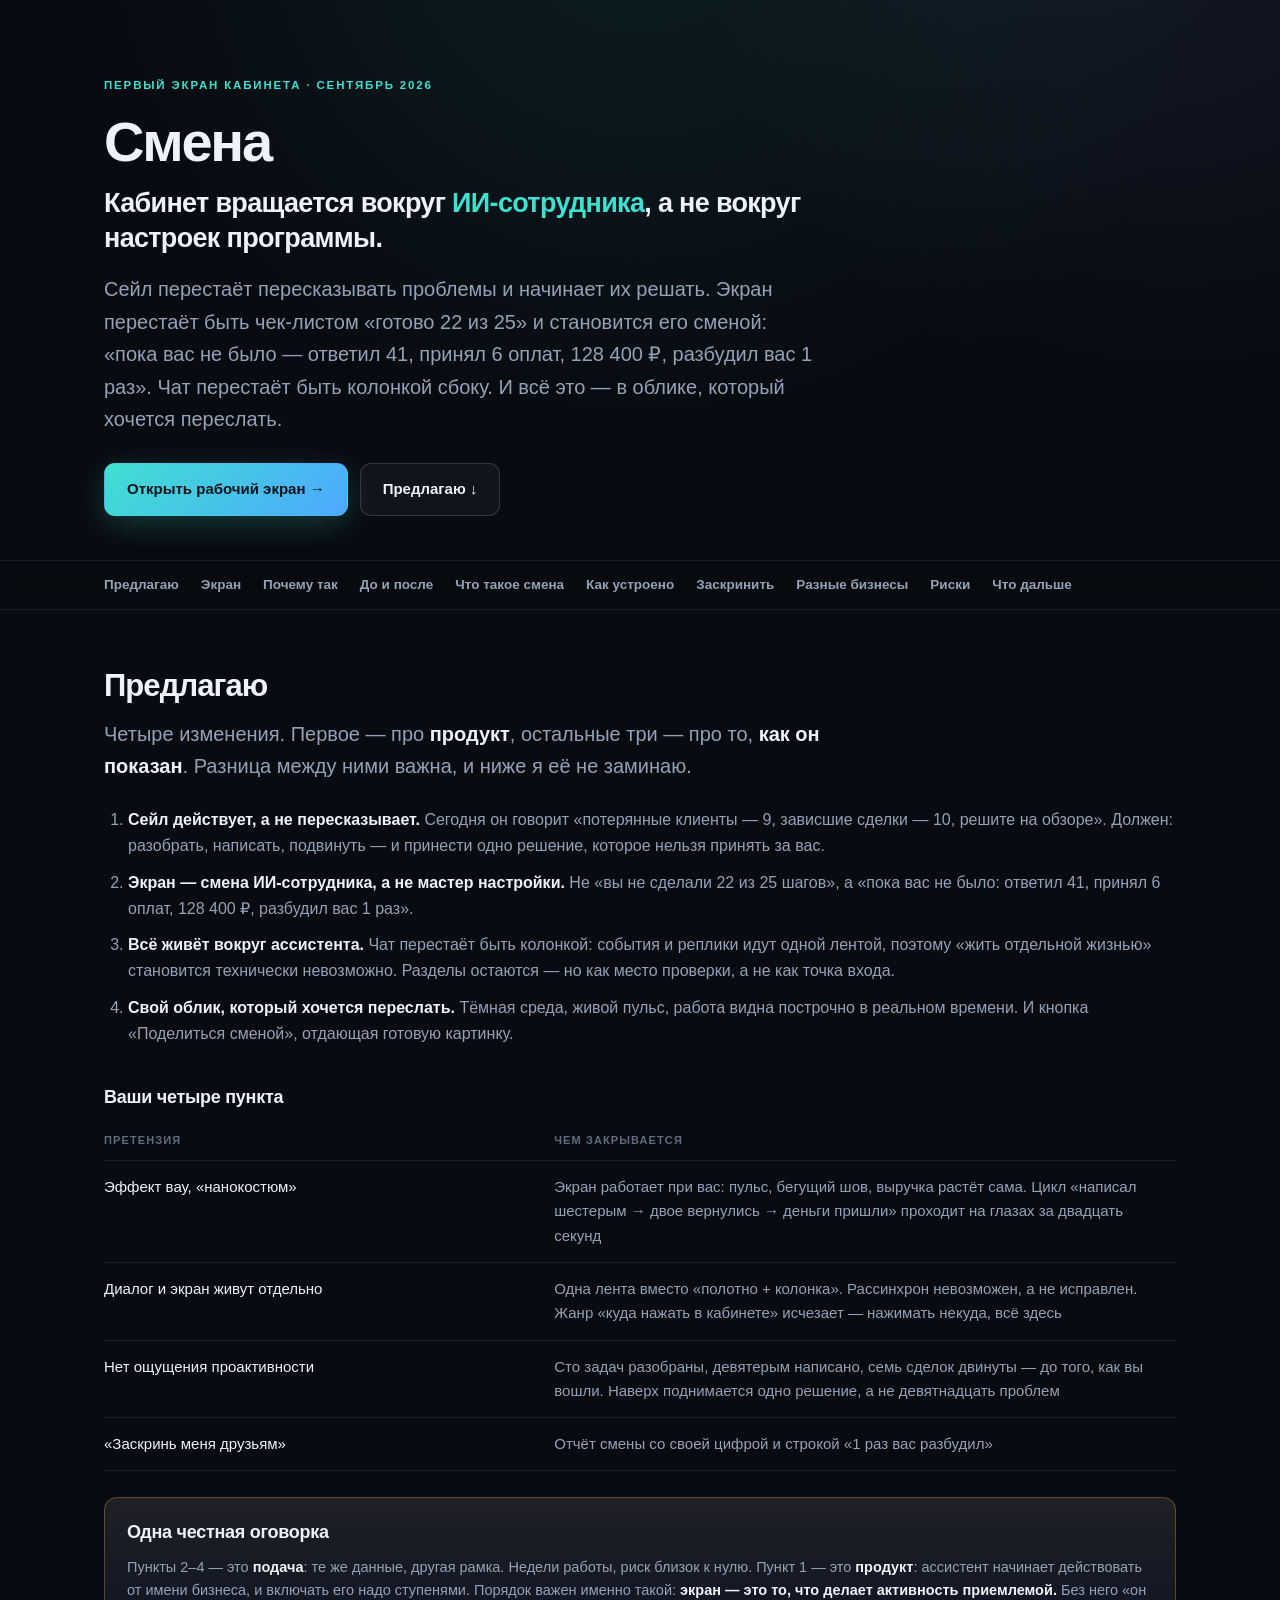
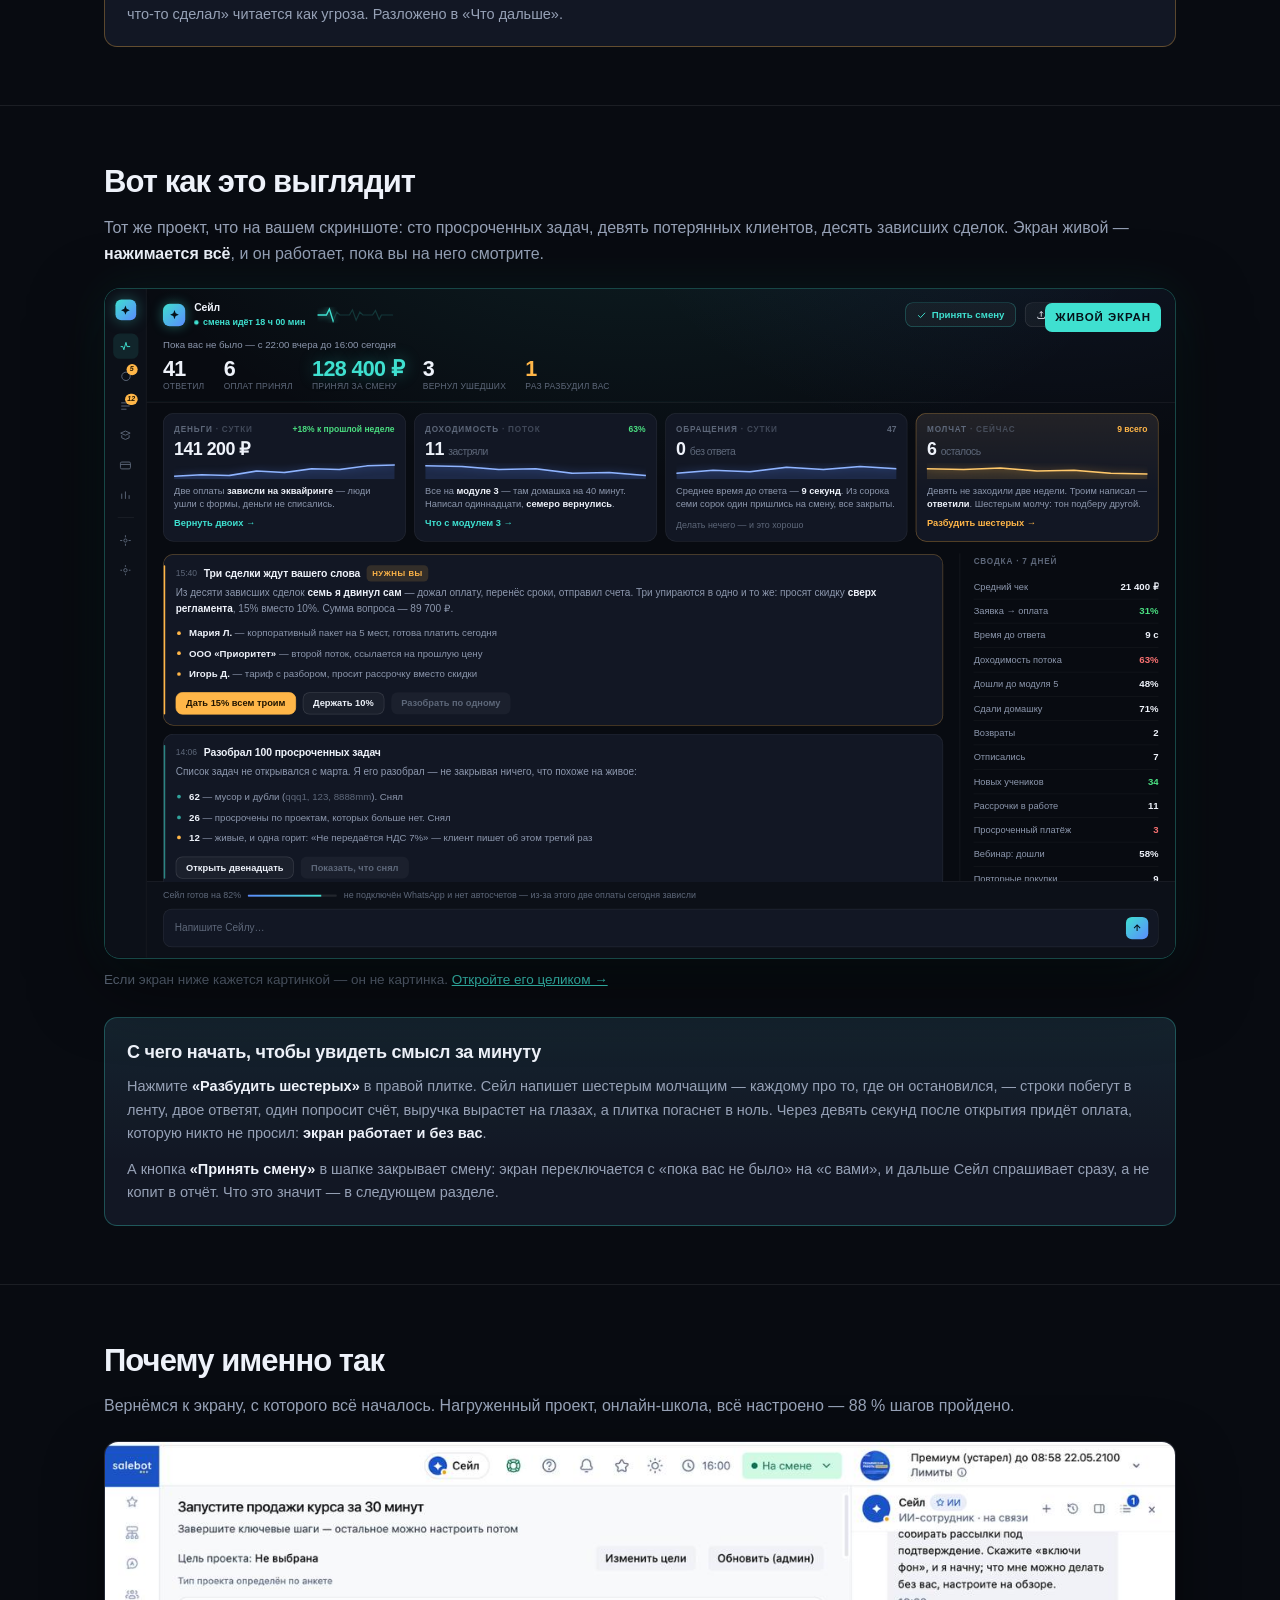
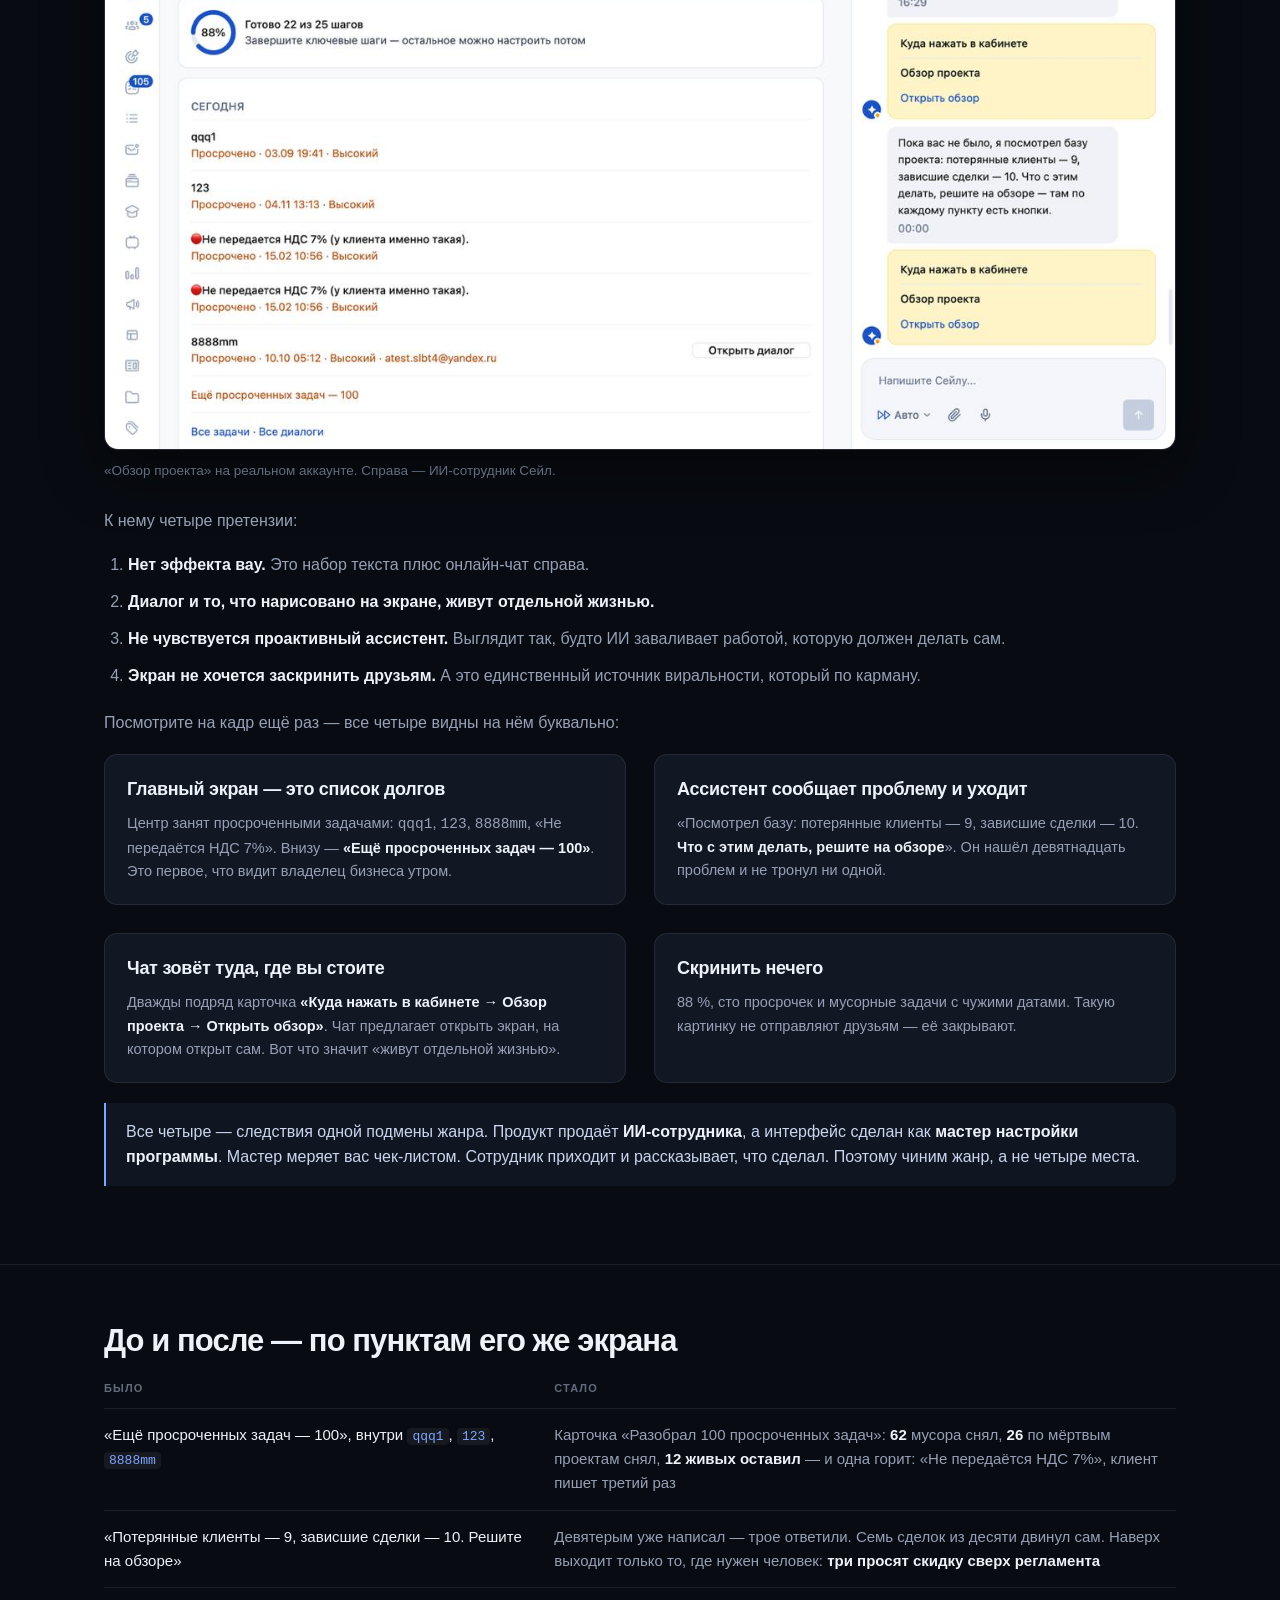
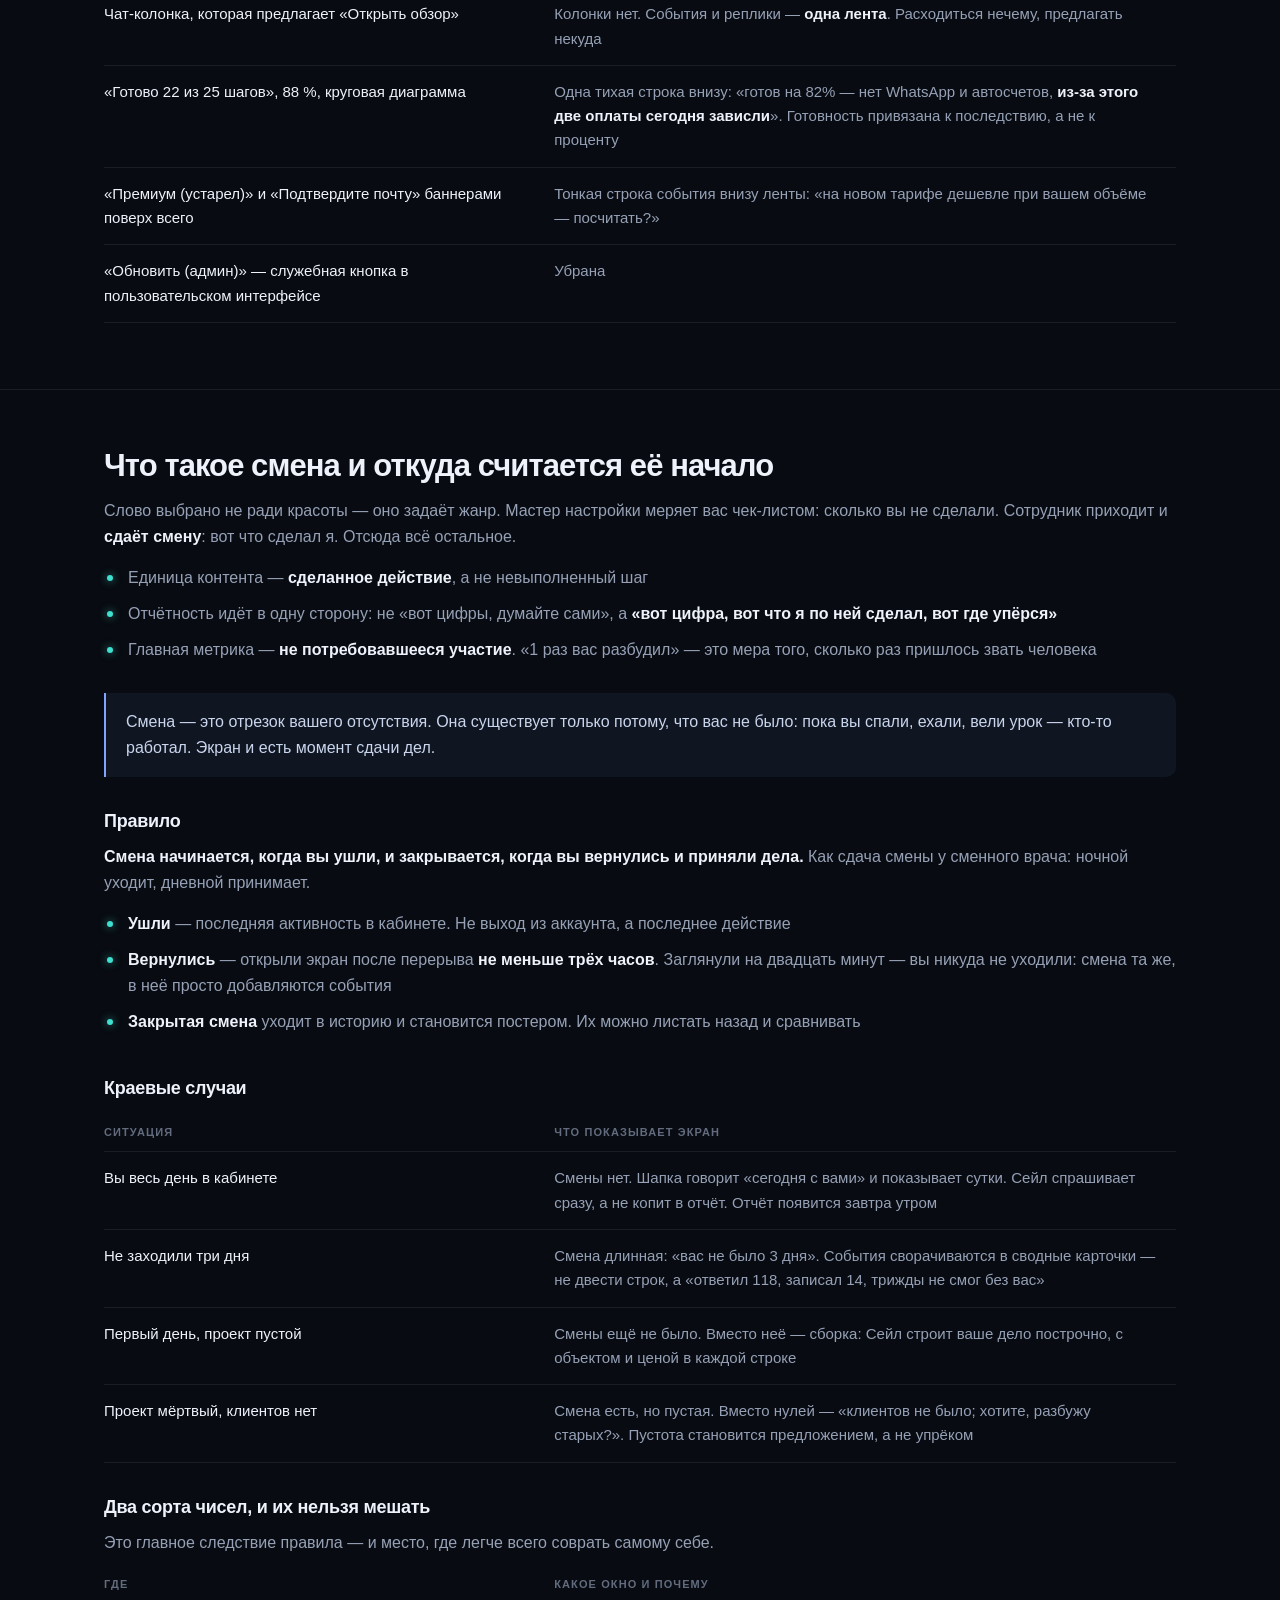
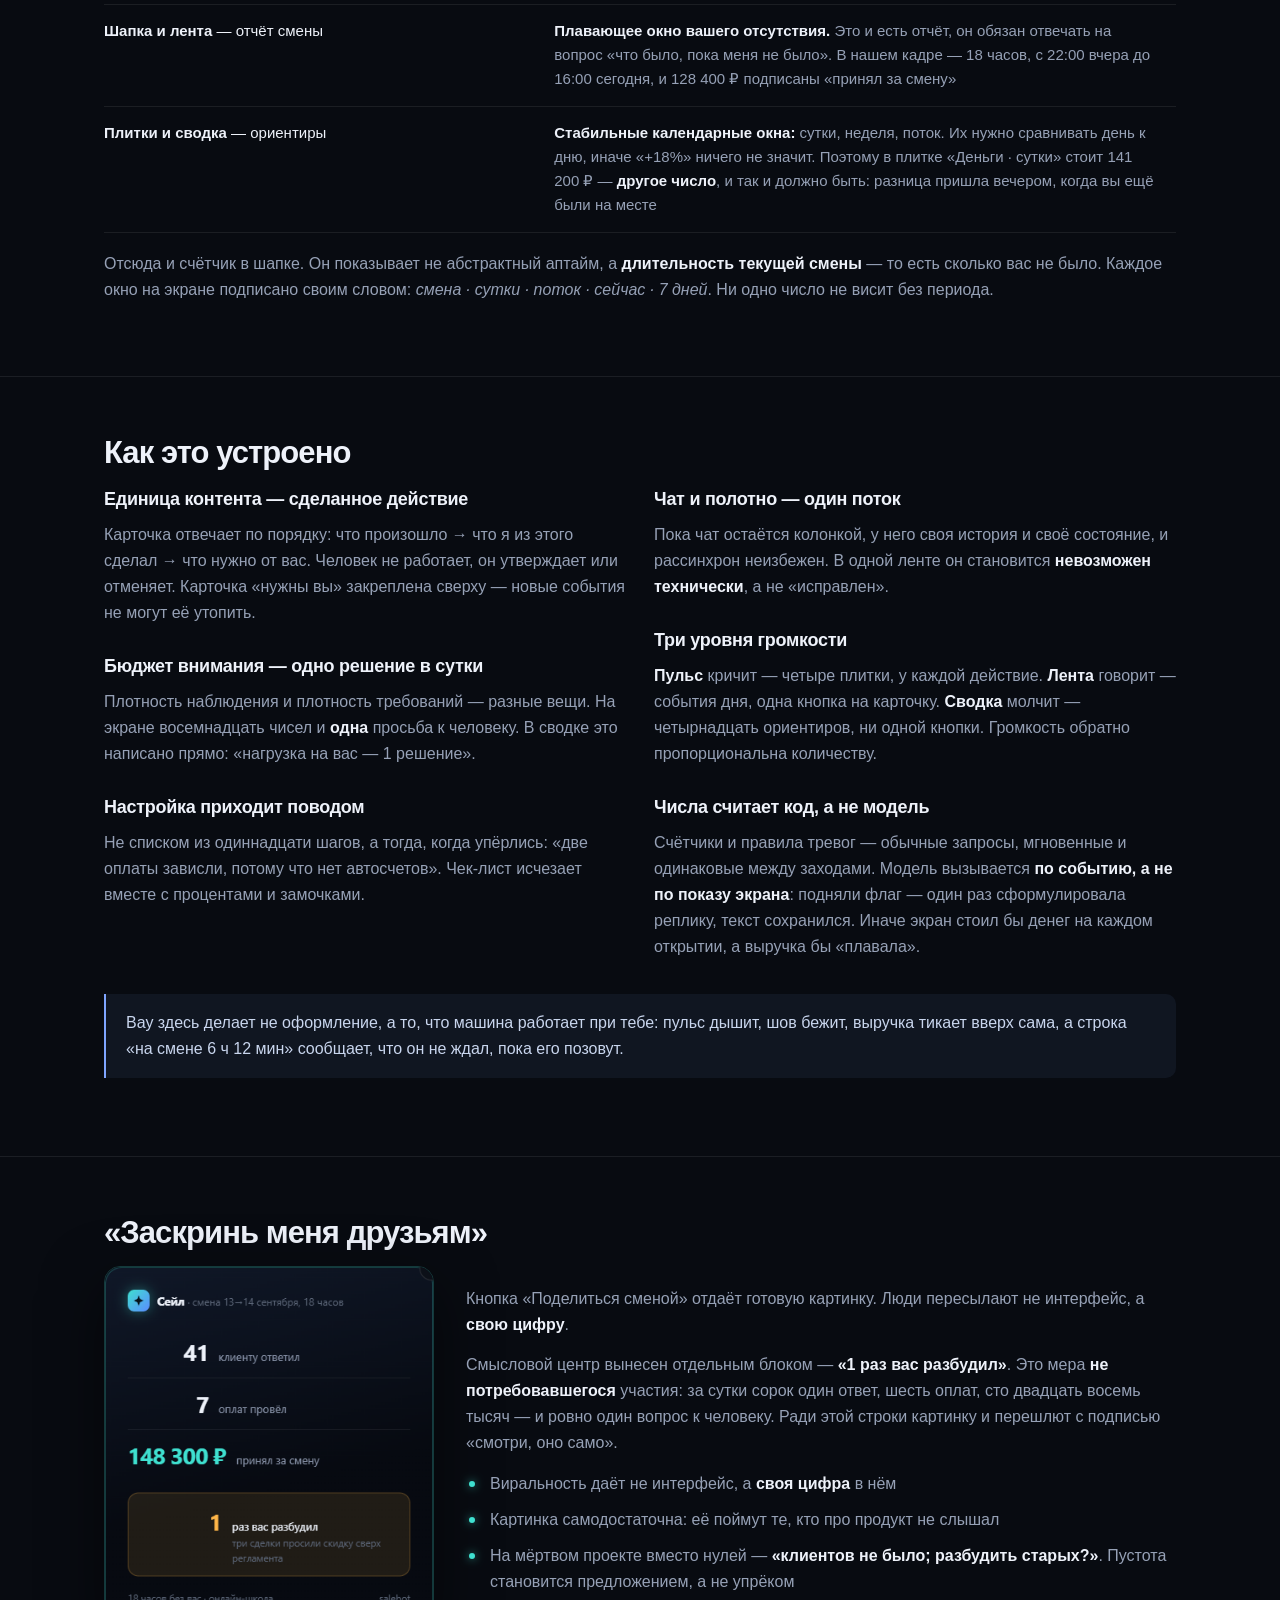
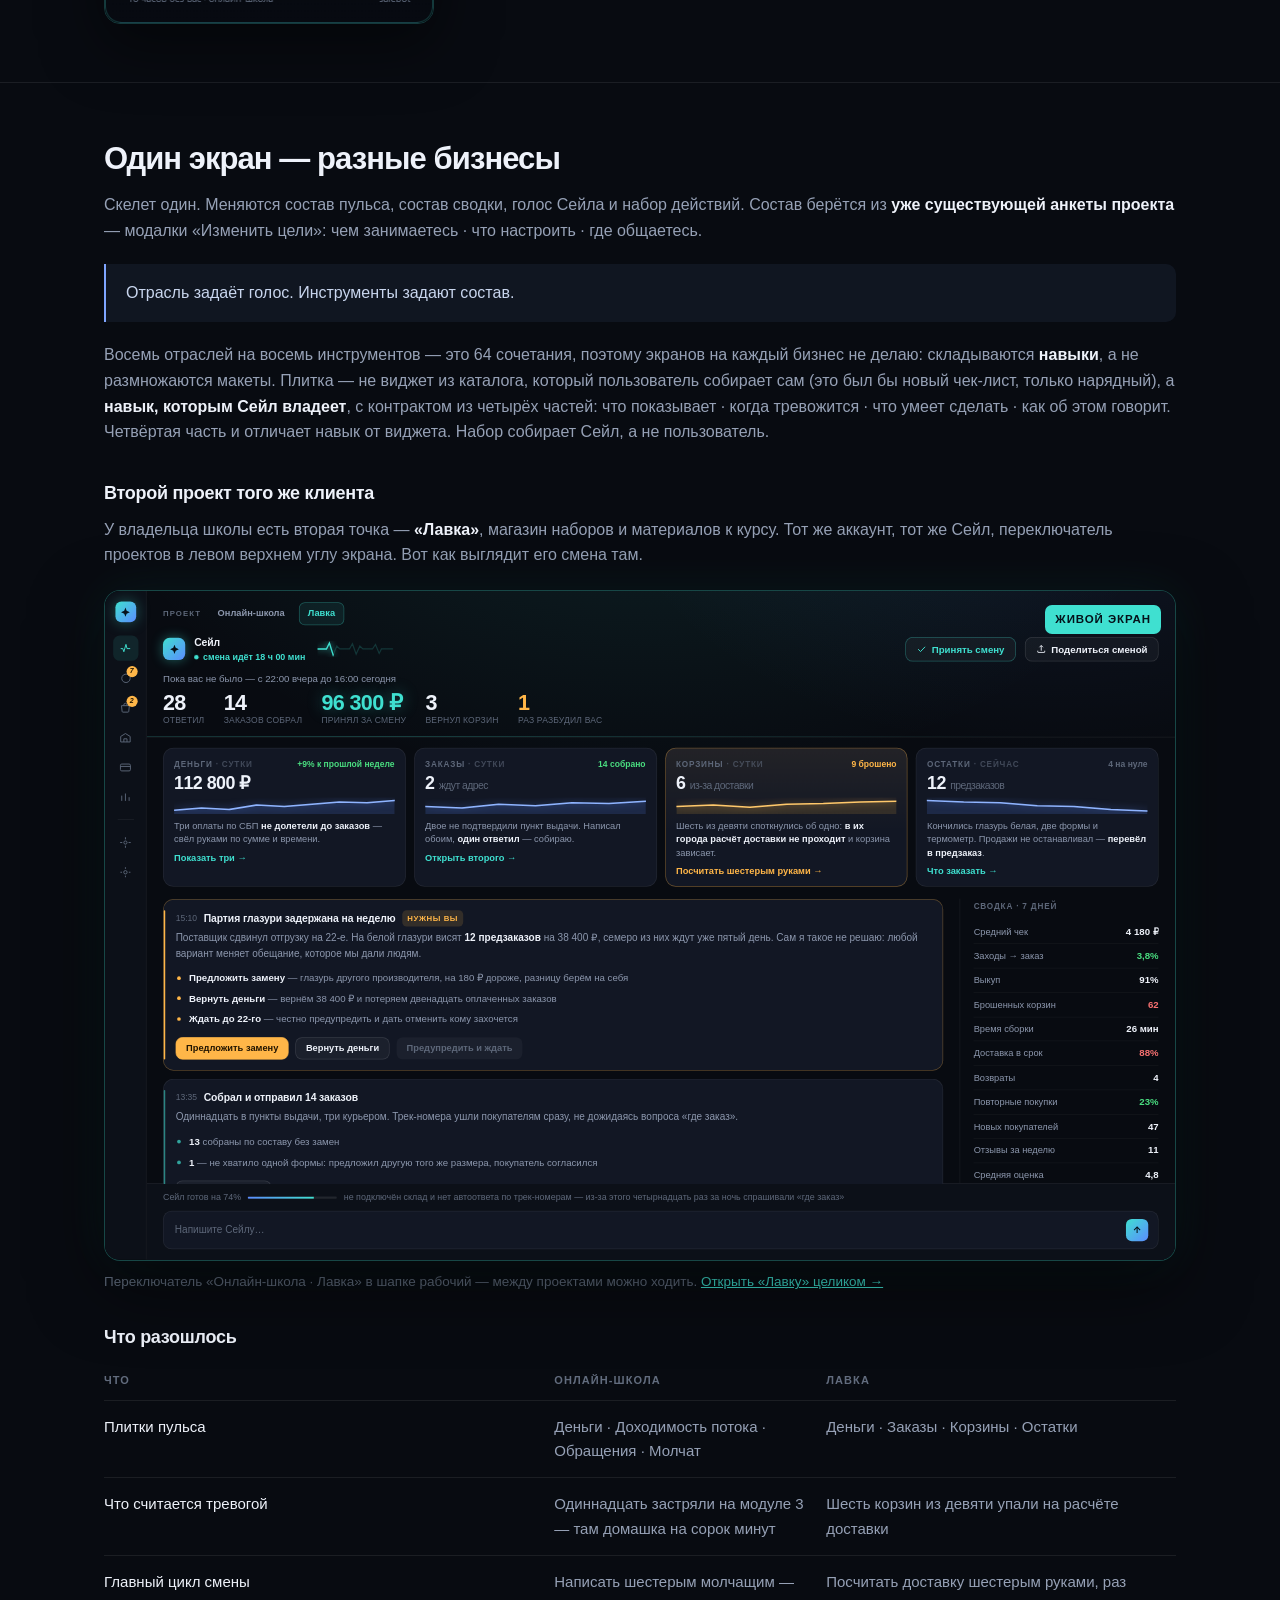
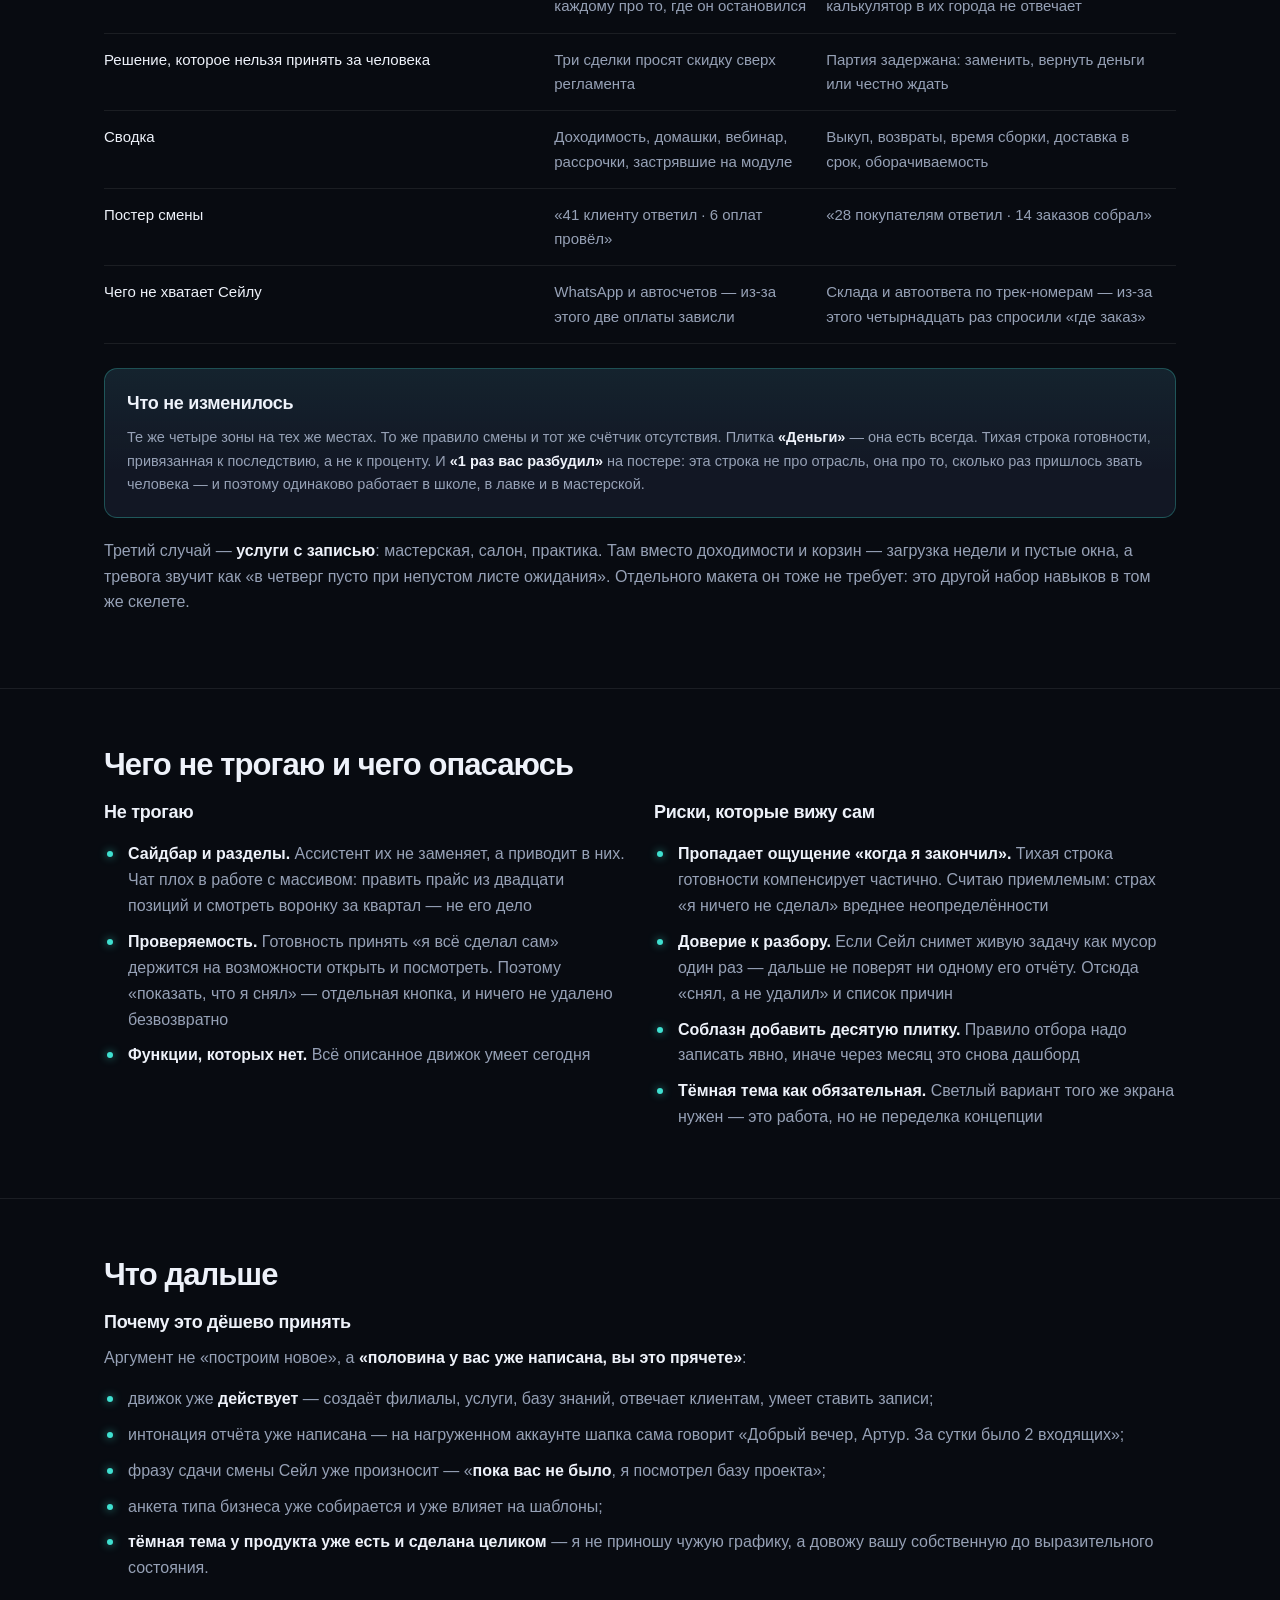
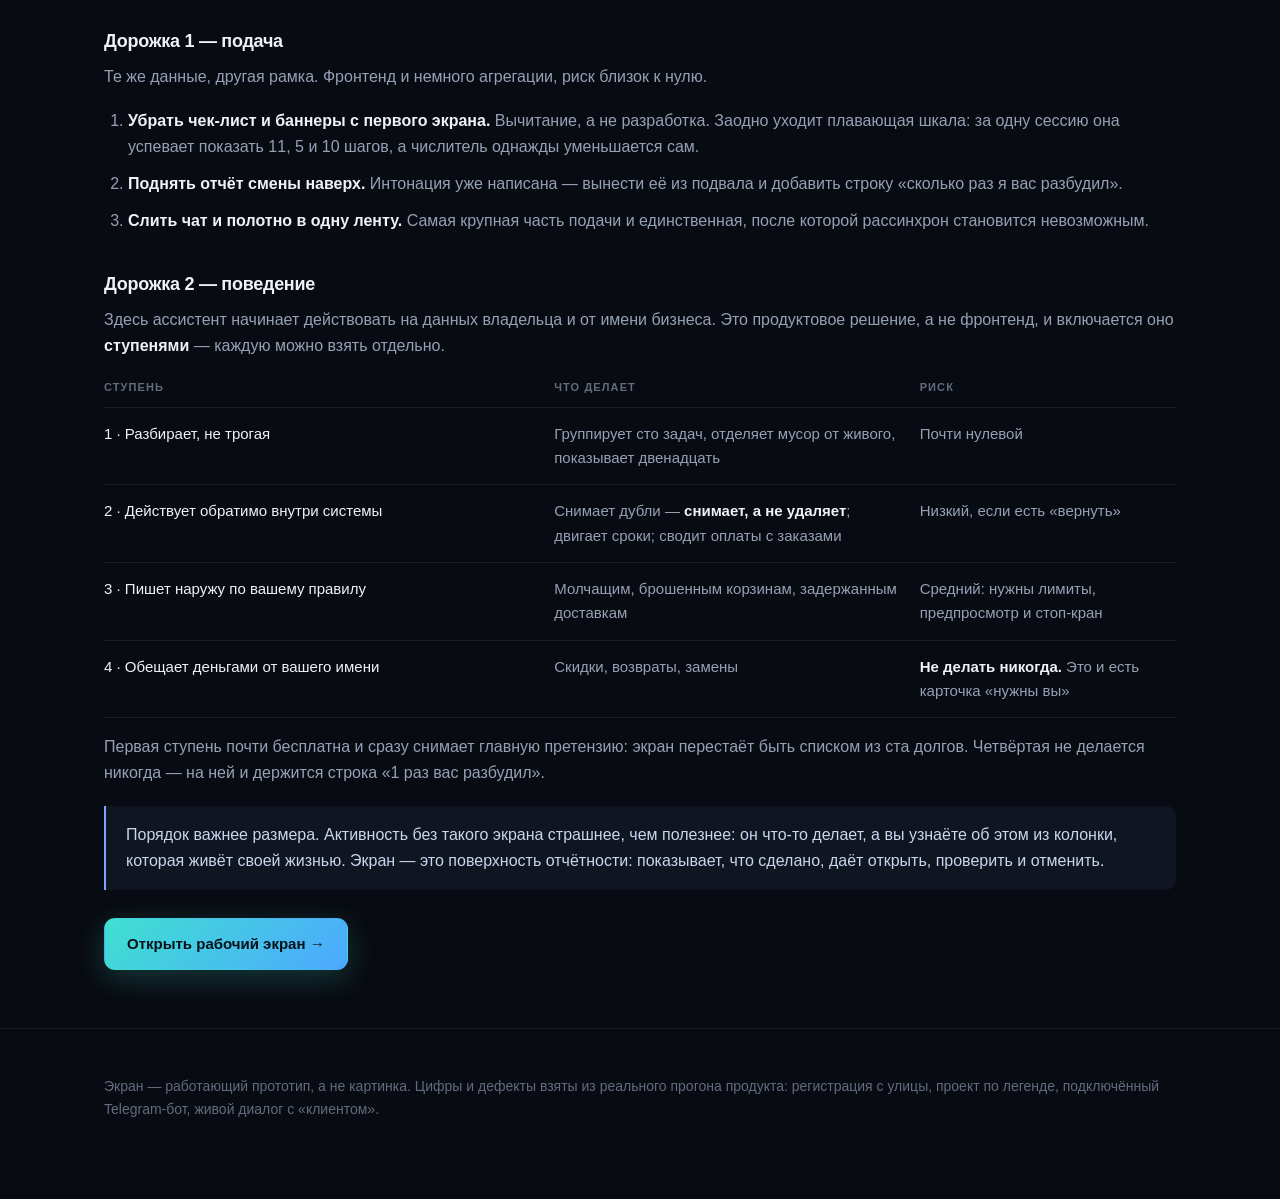
==== index.html @ 1a45070c "«Предлагаю» вместо «Что предлагаем» Заодно выровнен голос: документ был в основном от первого лица е" ====
<!doctype html>
<html lang="ru">
<head>
<meta charset="utf-8">
<meta name="viewport" content="width=device-width, initial-scale=1">
<meta name="robots" content="noindex, nofollow">
<title>Смена — кабинет вокруг ИИ-сотрудника</title>
<link rel="icon" href="data:image/svg+xml,%3Csvg xmlns='http://www.w3.org/2000/svg' viewBox='0 0 32 32'%3E%3Crect width='32' height='32' rx='8' fill='%23101828'/%3E%3Cpath d='M16 6.5l2.3 7.2 7.2 2.3-7.2 2.3-2.3 7.2-2.3-7.2L6.5 16l7.2-2.3z' fill='%233FE0D0'/%3E%3C/svg%3E">
<style>
  :root{
    --bg:#080B11; --bg2:#0C1018; --surf:#121724;
    --line:rgba(255,255,255,.08); --line2:rgba(255,255,255,.14);
    --ink:#EEF2FA; --mut:#96A1B6; --faint:#626C7E;
    --acc:#3FE0D0; --acc2:#7FA5FF; --warn:#FFB648; --ok:#4ADE80;
  }
  *{box-sizing:border-box}
  body{margin:0;background:var(--bg);color:var(--ink);
    font:16px/1.62 -apple-system,"Segoe UI",Roboto,Arial,sans-serif;
    -webkit-font-smoothing:antialiased;font-variant-numeric:tabular-nums}
  body::before{content:"";position:fixed;inset:-10% -10% auto -10%;height:800px;
    background:radial-gradient(55% 100% at 50% 0%,rgba(63,224,208,.09),transparent 70%),
               radial-gradient(45% 90% at 85% 0%,rgba(127,165,255,.09),transparent 70%);
    pointer-events:none;z-index:0}
  .wrap{position:relative;z-index:1;max-width:1120px;margin:0 auto;padding:0 24px}
  h1{font-size:clamp(38px,6vw,56px);line-height:1.03;letter-spacing:-.04em;margin:0 0 16px;font-weight:740}
  h2{font-size:clamp(25px,3.4vw,31px);line-height:1.18;letter-spacing:-.03em;margin:0 0 14px;font-weight:700}
  h3{font-size:18px;letter-spacing:-.015em;margin:0 0 8px;font-weight:660}
  p{margin:0 0 15px;color:var(--mut);text-wrap:pretty}
  strong{color:var(--ink);font-weight:640}
  a{color:var(--acc)}
  .lead{font-size:clamp(17px,2.2vw,20px);color:var(--mut);max-width:720px}
  .claim{font-size:clamp(20px,2.9vw,27px);line-height:1.28;letter-spacing:-.025em;
    color:var(--ink);font-weight:660;max-width:800px;margin:0 0 18px}
  .claim em{font-style:normal;color:var(--acc)}
  .kicker{font-size:11.5px;font-weight:800;letter-spacing:.16em;text-transform:uppercase;color:var(--acc);margin-bottom:18px}

  header.top{padding:76px 0 44px}
  .btnrow{display:flex;gap:12px;flex-wrap:wrap;margin-top:28px}
  .btn{display:inline-flex;align-items:center;gap:8px;text-decoration:none;font-size:15px;font-weight:650;
    padding:13px 22px;border-radius:11px;border:1px solid var(--line2);color:var(--ink);background:rgba(255,255,255,.04)}
  .btn:hover{border-color:var(--acc);color:var(--acc)}
  .btn.pri{background:linear-gradient(135deg,var(--acc),#4DA8FF);border-color:transparent;color:#05121A;
    box-shadow:0 8px 30px rgba(63,224,208,.22)}
  .btn.pri:hover{color:#05121A;filter:brightness(1.06)}

  nav.toc{position:sticky;top:0;z-index:9;background:rgba(8,11,17,.82);backdrop-filter:blur(10px);
    border-top:1px solid var(--line);border-bottom:1px solid var(--line)}
  nav.toc .wrap{display:flex;gap:22px;flex-wrap:wrap;padding-top:13px;padding-bottom:13px}
  nav.toc a{font-size:13.5px;text-decoration:none;color:var(--mut);font-weight:560}
  nav.toc a:hover{color:var(--acc)}

  section{padding:58px 0;border-bottom:1px solid var(--line);scroll-margin-top:60px}

  .shot{border:1px solid var(--line);border-radius:14px;overflow:hidden;background:var(--surf);
    margin:22px 0 10px;box-shadow:0 20px 60px rgba(0,0,0,.45)}
  .shot img{display:block;width:100%;height:auto}
  .cap{font-size:13.5px;color:var(--faint);margin:0 0 26px}

  /* живой экран */
  .live{position:relative;border:1px solid rgba(63,224,208,.28);border-radius:16px;overflow:hidden;
    background:#080B11;margin:22px 0 10px;box-shadow:0 24px 70px rgba(0,0,0,.55),0 0 50px rgba(63,224,208,.08)}
  .live .frame{width:100%;aspect-ratio:1440/900;overflow:hidden;position:relative}
  .live iframe{position:absolute;top:0;left:0;width:1440px;height:900px;border:0;transform-origin:top left}
  .live .png{display:none;width:100%;height:auto}
  .badge{position:absolute;top:14px;right:14px;z-index:3;font-size:11.5px;font-weight:750;letter-spacing:.08em;
    text-transform:uppercase;color:#05121A;background:var(--acc);padding:5px 10px;border-radius:7px}

  .two{display:grid;grid-template-columns:1fr 1fr;gap:28px}
  .box{background:var(--surf);border:1px solid var(--line);border-radius:13px;padding:20px 22px}
  .box p{font-size:14.5px;margin:0}
  .box.warn-note{border-color:rgba(255,182,72,.3);
    background:linear-gradient(180deg,rgba(255,182,72,.06),transparent 70%),var(--surf)}
  .box.acc{border-color:rgba(63,224,208,.28);background:linear-gradient(180deg,rgba(63,224,208,.06),transparent 70%),var(--surf)}

  table{border-collapse:collapse;width:100%;margin:20px 0 8px;font-size:15px}
  th{text-align:left;font-size:11px;font-weight:800;letter-spacing:.1em;text-transform:uppercase;
    color:var(--faint);padding:0 16px 10px 0;border-bottom:1px solid var(--line)}
  td{padding:14px 16px 14px 0;border-bottom:1px solid var(--line);vertical-align:top;color:var(--mut)}
  td:first-child{color:var(--ink);width:42%}
  td code{background:rgba(255,255,255,.06);padding:1px 5px;border-radius:4px;font-size:13px;color:var(--acc2)}

  ol.q{margin:18px 0 0;padding-left:24px;color:var(--mut);font-size:16px}
  ol.q li{margin-bottom:11px}
  ol.q b{color:var(--ink);font-weight:640}
  ul.t{margin:14px 0 0;padding:0;list-style:none;color:var(--mut)}
  ul.t li{position:relative;padding:0 0 10px 24px}
  ul.t li::before{content:"";position:absolute;left:3px;top:10px;width:6px;height:6px;border-radius:50%;
    background:var(--acc);box-shadow:0 0 8px rgba(63,224,208,.7)}
  ul.t b{color:var(--ink);font-weight:640}

  .poster{max-width:330px;border-radius:16px;overflow:hidden;border:1px solid rgba(63,224,208,.22);
    box-shadow:0 20px 60px rgba(0,0,0,.5)}
  .poster img{display:block;width:100%;height:auto}
  .posterrow{display:grid;grid-template-columns:330px 1fr;gap:32px;align-items:center;margin-top:6px}

  blockquote{margin:20px 0;padding:16px 20px;background:rgba(127,165,255,.07);
    border-left:2px solid var(--acc2);border-radius:0 10px 10px 0;color:#C9D6EE}
  footer{padding:46px 0 80px;color:var(--faint);font-size:14px}

  @media (max-width:900px){
    .two,.posterrow{grid-template-columns:1fr}
    .poster{max-width:100%}
    .live .frame{display:none}
    .live .png{display:block}
    td:first-child{width:auto}
    table,thead,tbody,tr,td,th{display:block;width:100%}
    th{display:none}
    td{border:0;padding:4px 0}
    td:first-child{font-weight:640;padding-top:14px}
    tr{border-bottom:1px solid var(--line);padding-bottom:12px;display:block}
    .cmp td:nth-child(2)::before{content:"Школа — ";color:var(--acc);font-weight:640}
    .cmp td:nth-child(3)::before{content:"Лавка — ";color:var(--acc2);font-weight:640}
  }
</style>
</head>
<body>

<header class="top"><div class="wrap">
  <div class="kicker">Первый экран кабинета · сентябрь 2026</div>
  <h1>Смена</h1>
  <p class="claim">Кабинет вращается вокруг <em>ИИ-сотрудника</em>,
  а не вокруг настроек программы.</p>
  <p class="lead">Сейл перестаёт пересказывать проблемы и начинает их решать.
  Экран перестаёт быть чек-листом «готово 22 из 25» и становится его сменой:
  «пока вас не было — ответил 41, принял 6 оплат, 128 400 ₽, разбудил вас 1 раз».
  Чат перестаёт быть колонкой сбоку. И всё это — в облике, который хочется переслать.</p>
  <div class="btnrow">
    <a class="btn pri" href="screen.html">Открыть рабочий экран →</a>
    <a class="btn" href="#propose">Предлагаю ↓</a>
  </div>
</div></header>

<nav class="toc"><div class="wrap">
  <a href="#propose">Предлагаю</a>
  <a href="#after">Экран</a>
  <a href="#before">Почему так</a>
  <a href="#diff">До и после</a>
  <a href="#shift">Что такое смена</a>
  <a href="#how">Как устроено</a>
  <a href="#viral">Заскринить</a>
  <a href="#biz">Разные бизнесы</a>
  <a href="#risks">Риски</a>
  <a href="#next">Что дальше</a>
</div></nav>

<section id="propose"><div class="wrap">
  <h2>Предлагаю</h2>
  <p class="lead" style="margin-bottom:24px">Четыре изменения. Первое — про <strong>продукт</strong>,
  остальные три — про то, <strong>как он показан</strong>. Разница между ними важна, и ниже
  я её не заминаю.</p>

  <ol class="q">
    <li><b>Сейл действует, а не пересказывает.</b> Сегодня он говорит «потерянные клиенты — 9,
    зависшие сделки — 10, решите на обзоре». Должен: разобрать, написать, подвинуть —
    и принести одно решение, которое нельзя принять за вас.</li>
    <li><b>Экран — смена ИИ-сотрудника, а не мастер настройки.</b> Не «вы не сделали 22 из 25 шагов»,
    а «пока вас не было: ответил 41, принял 6 оплат, 128 400 ₽, разбудил вас 1 раз».</li>
    <li><b>Всё живёт вокруг ассистента.</b> Чат перестаёт быть колонкой: события и реплики идут
    одной лентой, поэтому «жить отдельной жизнью» становится технически невозможно.
    Разделы остаются — но как место проверки, а не как точка входа.</li>
    <li><b>Свой облик, который хочется переслать.</b> Тёмная среда, живой пульс, работа видна
    построчно в реальном времени. И кнопка «Поделиться сменой», отдающая готовую картинку.</li>
  </ol>

  <h3 style="margin-top:36px">Ваши четыре пункта</h3>
  <table>
    <tr><th>Претензия</th><th>Чем закрывается</th></tr>
    <tr><td>Эффект вау, «нанокостюм»</td>
      <td>Экран работает при вас: пульс, бегущий шов, выручка растёт сама. Цикл «написал шестерым →
      двое вернулись → деньги пришли» проходит на глазах за двадцать секунд</td></tr>
    <tr><td>Диалог и экран живут отдельно</td>
      <td>Одна лента вместо «полотно + колонка». Рассинхрон невозможен, а не исправлен.
      Жанр «куда нажать в кабинете» исчезает — нажимать некуда, всё здесь</td></tr>
    <tr><td>Нет ощущения проактивности</td>
      <td>Сто задач разобраны, девятерым написано, семь сделок двинуты — до того, как вы вошли.
      Наверх поднимается одно решение, а не девятнадцать проблем</td></tr>
    <tr><td>«Заскринь меня друзьям»</td>
      <td>Отчёт смены со своей цифрой и строкой «1 раз вас разбудил»</td></tr>
  </table>

  <div class="box warn-note" style="margin-top:26px">
    <h3>Одна честная оговорка</h3>
    <p>Пункты 2–4 — это <strong>подача</strong>: те же данные, другая рамка. Недели работы,
    риск близок к нулю. Пункт 1 — это <strong>продукт</strong>: ассистент начинает действовать
    от имени бизнеса, и включать его надо ступенями. Порядок важен именно такой:
    <strong>экран — это то, что делает активность приемлемой.</strong> Без него «он что-то сделал»
    читается как угроза. Разложено в «Что дальше».</p>
  </div>
</div></section>

<section id="after"><div class="wrap">
  <h2>Вот как это выглядит</h2>
  <p>Тот же проект, что на вашем скриншоте: сто просроченных задач, девять потерянных клиентов,
  десять зависших сделок. Экран живой — <strong>нажимается всё</strong>, и он работает,
  пока вы на него смотрите.</p>

  <div class="live">
    <span class="badge">живой экран</span>
    <div class="frame"><iframe id="scr" src="screen.html" title="Рабочий экран «Смена»" loading="lazy"></iframe></div>
    <img class="png" src="img/screen-mobile.png" alt="Рабочий экран «Смена»">
  </div>
  <p class="cap">Если экран ниже кажется картинкой — он не картинка.
  <a href="screen.html">Откройте его целиком →</a></p>

  <div class="box acc">
    <h3>С чего начать, чтобы увидеть смысл за минуту</h3>
    <p>Нажмите <strong>«Разбудить шестерых»</strong> в правой плитке. Сейл напишет шестерым
    молчащим — каждому про то, где он остановился, — строки побегут в ленту, двое ответят,
    один попросит счёт, выручка вырастет на глазах, а плитка погаснет в ноль.
    Через девять секунд после открытия придёт оплата, которую никто не просил:
    <strong>экран работает и без вас</strong>.</p>
    <p style="margin-top:12px">А кнопка <strong>«Принять смену»</strong> в шапке закрывает смену:
    экран переключается с «пока вас не было» на «с вами», и дальше Сейл спрашивает сразу,
    а не копит в отчёт. Что это значит — в следующем разделе.</p>
  </div>
</div></section>

<section id="before"><div class="wrap">
  <h2>Почему именно так</h2>
  <p>Вернёмся к экрану, с которого всё началось. Нагруженный проект, онлайн-школа,
  всё настроено — 88 % шагов пройдено.</p>

  <div class="shot"><img src="img/before.png" alt="Экран «Обзор проекта» сегодня"></div>
  <p class="cap">«Обзор проекта» на реальном аккаунте. Справа — ИИ-сотрудник Сейл.</p>

  <p>К нему четыре претензии:</p>
  <ol class="q">
    <li><b>Нет эффекта вау.</b> Это набор текста плюс онлайн-чат справа.</li>
    <li><b>Диалог и то, что нарисовано на экране, живут отдельной жизнью.</b></li>
    <li><b>Не чувствуется проактивный ассистент.</b> Выглядит так, будто ИИ заваливает
    работой, которую должен делать сам.</li>
    <li><b>Экран не хочется заскринить друзьям.</b> А это единственный источник виральности,
    который по карману.</li>
  </ol>

  <p style="margin-top:22px">Посмотрите на кадр ещё раз — все четыре видны на нём буквально:</p>
  <div class="two" style="margin-top:18px">
    <div class="box">
      <h3>Главный экран — это список долгов</h3>
      <p>Центр занят просроченными задачами: <code>qqq1</code>, <code>123</code>,
      <code>8888mm</code>, «Не передаётся НДС 7%». Внизу — <strong>«Ещё просроченных задач — 100»</strong>.
      Это первое, что видит владелец бизнеса утром.</p>
    </div>
    <div class="box">
      <h3>Ассистент сообщает проблему и уходит</h3>
      <p>«Посмотрел базу: потерянные клиенты — 9, зависшие сделки — 10.
      <strong>Что с этим делать, решите на обзоре</strong>». Он нашёл девятнадцать проблем
      и не тронул ни одной.</p>
    </div>
    <div class="box">
      <h3>Чат зовёт туда, где вы стоите</h3>
      <p>Дважды подряд карточка <strong>«Куда нажать в кабинете → Обзор проекта → Открыть обзор»</strong>.
      Чат предлагает открыть экран, на котором открыт сам. Вот что значит «живут отдельной жизнью».</p>
    </div>
    <div class="box">
      <h3>Скринить нечего</h3>
      <p>88 %, сто просрочек и мусорные задачи с чужими датами. Такую картинку не отправляют
      друзьям — её закрывают.</p>
    </div>
  </div>

  <blockquote>Все четыре — следствия одной подмены жанра. Продукт продаёт <strong>ИИ-сотрудника</strong>,
  а интерфейс сделан как <strong>мастер настройки программы</strong>. Мастер меряет вас чек-листом.
  Сотрудник приходит и рассказывает, что сделал. Поэтому чиним жанр, а не четыре места.</blockquote>
</div></section>

<section id="diff"><div class="wrap">
  <h2>До и после — по пунктам его же экрана</h2>
  <table>
    <tr><th>Было</th><th>Стало</th></tr>
    <tr>
      <td>«Ещё просроченных задач — 100», внутри <code>qqq1</code>, <code>123</code>, <code>8888mm</code></td>
      <td>Карточка «Разобрал 100 просроченных задач»: <strong>62</strong> мусора снял,
      <strong>26</strong> по мёртвым проектам снял, <strong>12 живых оставил</strong> —
      и одна горит: «Не передаётся НДС 7%», клиент пишет третий раз</td>
    </tr>
    <tr>
      <td>«Потерянные клиенты — 9, зависшие сделки — 10. Решите на обзоре»</td>
      <td>Девятерым уже написал — трое ответили. Семь сделок из десяти двинул сам.
      Наверх выходит только то, где нужен человек: <strong>три просят скидку сверх регламента</strong></td>
    </tr>
    <tr>
      <td>Чат-колонка, которая предлагает «Открыть обзор»</td>
      <td>Колонки нет. События и реплики — <strong>одна лента</strong>. Расходиться нечему,
      предлагать некуда</td>
    </tr>
    <tr>
      <td>«Готово 22 из 25 шагов», 88 %, круговая диаграмма</td>
      <td>Одна тихая строка внизу: «готов на 82% — нет WhatsApp и автосчетов,
      <strong>из-за этого две оплаты сегодня зависли</strong>». Готовность привязана
      к последствию, а не к проценту</td>
    </tr>
    <tr>
      <td>«Премиум (устарел)» и «Подтвердите почту» баннерами поверх всего</td>
      <td>Тонкая строка события внизу ленты: «на новом тарифе дешевле при вашем объёме — посчитать?»</td>
    </tr>
    <tr>
      <td>«Обновить (админ)» — служебная кнопка в пользовательском интерфейсе</td>
      <td>Убрана</td>
    </tr>
  </table>
</div></section>

<section id="shift"><div class="wrap">
  <h2>Что такое смена и откуда считается её начало</h2>
  <p>Слово выбрано не ради красоты — оно задаёт жанр. Мастер настройки меряет вас чек-листом:
  сколько вы не сделали. Сотрудник приходит и <strong>сдаёт смену</strong>: вот что сделал я.
  Отсюда всё остальное.</p>

  <ul class="t">
    <li>Единица контента — <b>сделанное действие</b>, а не невыполненный шаг</li>
    <li>Отчётность идёт в одну сторону: не «вот цифры, думайте сами», а
    <b>«вот цифра, вот что я по ней сделал, вот где упёрся»</b></li>
    <li>Главная метрика — <b>не потребовавшееся участие</b>. «1 раз вас разбудил» — это
    мера того, сколько раз пришлось звать человека</li>
  </ul>

  <blockquote>Смена — это отрезок вашего отсутствия. Она существует только потому,
  что вас не было: пока вы спали, ехали, вели урок — кто-то работал.
  Экран и есть момент сдачи дел.</blockquote>

  <h3 style="margin-top:30px">Правило</h3>
  <p><strong>Смена начинается, когда вы ушли, и закрывается, когда вы вернулись и приняли дела.</strong>
  Как сдача смены у сменного врача: ночной уходит, дневной принимает.</p>
  <ul class="t">
    <li><b>Ушли</b> — последняя активность в кабинете. Не выход из аккаунта, а последнее действие</li>
    <li><b>Вернулись</b> — открыли экран после перерыва <b>не меньше трёх часов</b>.
    Заглянули на двадцать минут — вы никуда не уходили: смена та же, в неё просто
    добавляются события</li>
    <li><b>Закрытая смена</b> уходит в историю и становится постером. Их можно листать назад
    и сравнивать</li>
  </ul>

  <h3 style="margin-top:30px">Краевые случаи</h3>
  <table>
    <tr><th>Ситуация</th><th>Что показывает экран</th></tr>
    <tr><td>Вы весь день в кабинете</td>
      <td>Смены нет. Шапка говорит «сегодня с вами» и показывает сутки. Сейл спрашивает сразу,
      а не копит в отчёт. Отчёт появится завтра утром</td></tr>
    <tr><td>Не заходили три дня</td>
      <td>Смена длинная: «вас не было 3 дня». События сворачиваются в сводные карточки —
      не двести строк, а «ответил 118, записал 14, трижды не смог без вас»</td></tr>
    <tr><td>Первый день, проект пустой</td>
      <td>Смены ещё не было. Вместо неё — сборка: Сейл строит ваше дело построчно,
      с объектом и ценой в каждой строке</td></tr>
    <tr><td>Проект мёртвый, клиентов нет</td>
      <td>Смена есть, но пустая. Вместо нулей — «клиентов не было; хотите, разбужу старых?».
      Пустота становится предложением, а не упрёком</td></tr>
  </table>

  <h3 style="margin-top:30px">Два сорта чисел, и их нельзя мешать</h3>
  <p>Это главное следствие правила — и место, где легче всего соврать самому себе.</p>
  <table>
    <tr><th>Где</th><th>Какое окно и почему</th></tr>
    <tr><td><strong>Шапка и лента</strong> — отчёт смены</td>
      <td><strong>Плавающее окно вашего отсутствия.</strong> Это и есть отчёт, он обязан отвечать
      на вопрос «что было, пока меня не было». В нашем кадре — 18 часов, с 22:00 вчера
      до 16:00 сегодня, и 128 400 ₽ подписаны «принял за смену»</td></tr>
    <tr><td><strong>Плитки и сводка</strong> — ориентиры</td>
      <td><strong>Стабильные календарные окна:</strong> сутки, неделя, поток. Их нужно сравнивать
      день к дню, иначе «+18%» ничего не значит. Поэтому в плитке «Деньги · сутки» стоит
      141 200 ₽ — <strong>другое число</strong>, и так и должно быть: разница пришла вечером,
      когда вы ещё были на месте</td></tr>
  </table>
  <p style="margin-top:18px">Отсюда и счётчик в шапке. Он показывает не абстрактный аптайм,
  а <strong>длительность текущей смены</strong> — то есть сколько вас не было.
  Каждое окно на экране подписано своим словом: <em>смена · сутки · поток · сейчас · 7 дней</em>.
  Ни одно число не висит без периода.</p>
</div></section>

<section id="how"><div class="wrap">
  <h2>Как это устроено</h2>
  <div class="two">
    <div>
      <h3>Единица контента — сделанное действие</h3>
      <p>Карточка отвечает по порядку: что произошло → что я из этого сделал → что нужно от вас.
      Человек не работает, он утверждает или отменяет. Карточка «нужны вы» закреплена сверху —
      новые события не могут её утопить.</p>

      <h3 style="margin-top:26px">Бюджет внимания — одно решение в сутки</h3>
      <p>Плотность наблюдения и плотность требований — разные вещи. На экране восемнадцать чисел
      и <strong>одна</strong> просьба к человеку. В сводке это написано прямо:
      «нагрузка на вас — 1 решение».</p>

      <h3 style="margin-top:26px">Настройка приходит поводом</h3>
      <p>Не списком из одиннадцати шагов, а тогда, когда упёрлись: «две оплаты зависли,
      потому что нет автосчетов». Чек-лист исчезает вместе с процентами и замочками.</p>
    </div>
    <div>
      <h3>Чат и полотно — один поток</h3>
      <p>Пока чат остаётся колонкой, у него своя история и своё состояние, и рассинхрон
      неизбежен. В одной ленте он становится <strong>невозможен технически</strong>,
      а не «исправлен».</p>

      <h3 style="margin-top:26px">Три уровня громкости</h3>
      <p><strong>Пульс</strong> кричит — четыре плитки, у каждой действие.
      <strong>Лента</strong> говорит — события дня, одна кнопка на карточку.
      <strong>Сводка</strong> молчит — четырнадцать ориентиров, ни одной кнопки.
      Громкость обратно пропорциональна количеству.</p>

      <h3 style="margin-top:26px">Числа считает код, а не модель</h3>
      <p>Счётчики и правила тревог — обычные запросы, мгновенные и одинаковые между заходами.
      Модель вызывается <strong>по событию, а не по показу экрана</strong>: подняли флаг —
      один раз сформулировала реплику, текст сохранился. Иначе экран стоил бы денег
      на каждом открытии, а выручка бы «плавала».</p>
    </div>
  </div>

  <blockquote>Вау здесь делает не оформление, а то, что машина работает при тебе:
  пульс дышит, шов бежит, выручка тикает вверх сама, а строка «на смене 6 ч 12 мин»
  сообщает, что он не ждал, пока его позовут.</blockquote>
</div></section>

<section id="viral"><div class="wrap">
  <h2>«Заскринь меня друзьям»</h2>
  <div class="posterrow">
    <div class="poster"><img src="img/poster.png" alt="Отчёт смены"></div>
    <div>
      <p>Кнопка «Поделиться сменой» отдаёт готовую картинку. Люди пересылают не интерфейс,
      а <strong>свою цифру</strong>.</p>
      <p>Смысловой центр вынесен отдельным блоком — <strong>«1 раз вас разбудил»</strong>.
      Это мера <strong>не потребовавшегося</strong> участия: за сутки сорок один ответ,
      шесть оплат, сто двадцать восемь тысяч — и ровно один вопрос к человеку.
      Ради этой строки картинку и перешлют с подписью «смотри, оно само».</p>
      <ul class="t">
        <li>Виральность даёт не интерфейс, а <b>своя цифра</b> в нём</li>
        <li>Картинка самодостаточна: её поймут те, кто про продукт не слышал</li>
        <li>На мёртвом проекте вместо нулей — <b>«клиентов не было; разбудить старых?»</b>.
        Пустота становится предложением, а не упрёком</li>
      </ul>
    </div>
  </div>
</div></section>

<section id="biz"><div class="wrap">
  <h2>Один экран — разные бизнесы</h2>
  <p>Скелет один. Меняются состав пульса, состав сводки, голос Сейла и набор действий.
  Состав берётся из <strong>уже существующей анкеты проекта</strong> — модалки «Изменить цели»:
  чем занимаетесь · что настроить · где общаетесь.</p>
  <blockquote>Отрасль задаёт голос. Инструменты задают состав.</blockquote>
  <p>Восемь отраслей на восемь инструментов — это 64 сочетания, поэтому экранов на каждый
  бизнес не делаю: складываются <strong>навыки</strong>, а не размножаются макеты.
  Плитка — не виджет из каталога, который пользователь собирает сам (это был бы новый
  чек-лист, только нарядный), а <strong>навык, которым Сейл владеет</strong>, с контрактом
  из четырёх частей: что показывает · когда тревожится · что умеет сделать · как об этом говорит.
  Четвёртая часть и отличает навык от виджета. Набор собирает Сейл, а не пользователь.</p>

  <h3 style="margin-top:34px">Второй проект того же клиента</h3>
  <p>У владельца школы есть вторая точка — <strong>«Лавка»</strong>, магазин наборов
  и материалов к курсу. Тот же аккаунт, тот же Сейл, переключатель проектов в левом верхнем
  углу экрана. Вот как выглядит его смена там.</p>

  <div class="live">
    <span class="badge">живой экран</span>
    <div class="frame"><iframe src="shop.html" title="Рабочий экран «Смена» — Лавка" loading="lazy"></iframe></div>
    <img class="png" src="img/shop-mobile.png" alt="Рабочий экран «Смена» — Лавка">
  </div>
  <p class="cap">Переключатель «Онлайн-школа · Лавка» в шапке рабочий — между проектами можно ходить.
  <a href="shop.html">Открыть «Лавку» целиком →</a></p>

  <h3 style="margin-top:30px">Что разошлось</h3>
  <table class="cmp">
    <tr><th>Что</th><th>Онлайн-школа</th><th>Лавка</th></tr>
    <tr>
      <td>Плитки пульса</td>
      <td>Деньги · Доходимость потока · Обращения · Молчат</td>
      <td>Деньги · Заказы · Корзины · Остатки</td>
    </tr>
    <tr>
      <td>Что считается тревогой</td>
      <td>Одиннадцать застряли на модуле 3 — там домашка на сорок минут</td>
      <td>Шесть корзин из девяти упали на расчёте доставки</td>
    </tr>
    <tr>
      <td>Главный цикл смены</td>
      <td>Написать шестерым молчащим — каждому про то, где он остановился</td>
      <td>Посчитать доставку шестерым руками, раз калькулятор в их города не отвечает</td>
    </tr>
    <tr>
      <td>Решение, которое нельзя принять за человека</td>
      <td>Три сделки просят скидку сверх регламента</td>
      <td>Партия задержана: заменить, вернуть деньги или честно ждать</td>
    </tr>
    <tr>
      <td>Сводка</td>
      <td>Доходимость, домашки, вебинар, рассрочки, застрявшие на модуле</td>
      <td>Выкуп, возвраты, время сборки, доставка в срок, оборачиваемость</td>
    </tr>
    <tr>
      <td>Постер смены</td>
      <td>«41 клиенту ответил · 6 оплат провёл»</td>
      <td>«28 покупателям ответил · 14 заказов собрал»</td>
    </tr>
    <tr>
      <td>Чего не хватает Сейлу</td>
      <td>WhatsApp и автосчетов — из-за этого две оплаты зависли</td>
      <td>Склада и автоответа по трек-номерам — из-за этого четырнадцать раз спросили «где заказ»</td>
    </tr>
  </table>

  <div class="box acc" style="margin-top:24px">
    <h3>Что не изменилось</h3>
    <p>Те же четыре зоны на тех же местах. То же правило смены и тот же счётчик отсутствия.
    Плитка <strong>«Деньги»</strong> — она есть всегда. Тихая строка готовности, привязанная
    к последствию, а не к проценту. И <strong>«1 раз вас разбудил»</strong> на постере:
    эта строка не про отрасль, она про то, сколько раз пришлось звать человека —
    и поэтому одинаково работает в школе, в лавке и в мастерской.</p>
  </div>

  <p style="margin-top:20px">Третий случай — <strong>услуги с записью</strong>: мастерская, салон,
  практика. Там вместо доходимости и корзин — загрузка недели и пустые окна, а тревога звучит
  как «в четверг пусто при непустом листе ожидания». Отдельного макета он тоже не требует:
  это другой набор навыков в том же скелете.</p>
</div></section>

<section id="risks"><div class="wrap">
  <h2>Чего не трогаю и чего опасаюсь</h2>
  <div class="two">
    <div>
      <h3>Не трогаю</h3>
      <ul class="t">
        <li><b>Сайдбар и разделы.</b> Ассистент их не заменяет, а приводит в них. Чат плох в работе
        с массивом: править прайс из двадцати позиций и смотреть воронку за квартал — не его дело</li>
        <li><b>Проверяемость.</b> Готовность принять «я всё сделал сам» держится на возможности
        открыть и посмотреть. Поэтому «показать, что я снял» — отдельная кнопка,
        и ничего не удалено безвозвратно</li>
        <li><b>Функции, которых нет.</b> Всё описанное движок умеет сегодня</li>
      </ul>
    </div>
    <div>
      <h3>Риски, которые вижу сам</h3>
      <ul class="t">
        <li><b>Пропадает ощущение «когда я закончил».</b> Тихая строка готовности компенсирует
        частично. Считаю приемлемым: страх «я ничего не сделал» вреднее неопределённости</li>
        <li><b>Доверие к разбору.</b> Если Сейл снимет живую задачу как мусор один раз —
        дальше не поверят ни одному его отчёту. Отсюда «снял, а не удалил» и список причин</li>
        <li><b>Соблазн добавить десятую плитку.</b> Правило отбора надо записать явно,
        иначе через месяц это снова дашборд</li>
        <li><b>Тёмная тема как обязательная.</b> Светлый вариант того же экрана нужен —
        это работа, но не переделка концепции</li>
      </ul>
    </div>
  </div>
</div></section>

<section id="next"><div class="wrap">
  <h2>Что дальше</h2>

  <h3>Почему это дёшево принять</h3>
  <p>Аргумент не «построим новое», а <strong>«половина у вас уже написана, вы это прячете»</strong>:</p>
  <ul class="t">
    <li>движок уже <b>действует</b> — создаёт филиалы, услуги, базу знаний, отвечает клиентам,
    умеет ставить записи;</li>
    <li>интонация отчёта уже написана — на нагруженном аккаунте шапка сама говорит
    «Добрый вечер, Артур. За сутки было 2 входящих»;</li>
    <li>фразу сдачи смены Сейл уже произносит — «<b>пока вас не было</b>, я посмотрел базу проекта»;</li>
    <li>анкета типа бизнеса уже собирается и уже влияет на шаблоны;</li>
    <li><b>тёмная тема у продукта уже есть и сделана целиком</b> — я не приношу чужую графику,
    а довожу вашу собственную до выразительного состояния.</li>
  </ul>

  <h3 style="margin-top:36px">Дорожка 1 — подача</h3>
  <p>Те же данные, другая рамка. Фронтенд и немного агрегации, риск близок к нулю.</p>
  <ol class="q">
    <li><b>Убрать чек-лист и баннеры с первого экрана.</b> Вычитание, а не разработка. Заодно
    уходит плавающая шкала: за одну сессию она успевает показать 11, 5 и 10 шагов,
    а числитель однажды уменьшается сам.</li>
    <li><b>Поднять отчёт смены наверх.</b> Интонация уже написана — вынести её из подвала
    и добавить строку «сколько раз я вас разбудил».</li>
    <li><b>Слить чат и полотно в одну ленту.</b> Самая крупная часть подачи и единственная,
    после которой рассинхрон становится невозможным.</li>
  </ol>

  <h3 style="margin-top:36px">Дорожка 2 — поведение</h3>
  <p>Здесь ассистент начинает действовать на данных владельца и от имени бизнеса.
  Это продуктовое решение, а не фронтенд, и включается оно <strong>ступенями</strong> —
  каждую можно взять отдельно.</p>
  <table>
    <tr><th>Ступень</th><th>Что делает</th><th>Риск</th></tr>
    <tr><td>1 · Разбирает, не трогая</td>
      <td>Группирует сто задач, отделяет мусор от живого, показывает двенадцать</td>
      <td>Почти нулевой</td></tr>
    <tr><td>2 · Действует обратимо внутри системы</td>
      <td>Снимает дубли — <strong>снимает, а не удаляет</strong>; двигает сроки;
      сводит оплаты с заказами</td>
      <td>Низкий, если есть «вернуть»</td></tr>
    <tr><td>3 · Пишет наружу по вашему правилу</td>
      <td>Молчащим, брошенным корзинам, задержанным доставкам</td>
      <td>Средний: нужны лимиты, предпросмотр и стоп-кран</td></tr>
    <tr><td>4 · Обещает деньгами от вашего имени</td>
      <td>Скидки, возвраты, замены</td>
      <td><strong>Не делать никогда.</strong> Это и есть карточка «нужны вы»</td></tr>
  </table>
  <p style="margin-top:16px">Первая ступень почти бесплатна и сразу снимает главную претензию:
  экран перестаёт быть списком из ста долгов. Четвёртая не делается никогда — на ней и держится
  строка «1 раз вас разбудил».</p>

  <blockquote>Порядок важнее размера. Активность без такого экрана страшнее, чем полезнее:
  он что-то делает, а вы узнаёте об этом из колонки, которая живёт своей жизнью.
  Экран — это поверхность отчётности: показывает, что сделано, даёт открыть, проверить и отменить.</blockquote>

  <div class="btnrow">
    <a class="btn pri" href="screen.html">Открыть рабочий экран →</a>
  </div>
</div></section>

<footer><div class="wrap">
  Экран — работающий прототип, а не картинка. Цифры и дефекты взяты из реального прогона
  продукта: регистрация с улицы, проект по легенде, подключённый Telegram-бот, живой диалог с «клиентом».
</div></footer>

<script>
  // экран вставлен в натуральную величину и вписывается масштабом — чтобы ничего не резалось
  (function(){
    var frames = Array.prototype.slice.call(document.querySelectorAll('.live .frame'));
    if (!frames.length) return;
    function fit(){
      frames.forEach(function(box){
        var fr = box.querySelector('iframe');
        if (fr) fr.style.transform = 'scale(' + (box.clientWidth / 1440) + ')';
      });
    }
    fit();
    window.addEventListener('resize', fit);
  })();
</script>
</body>
</html>
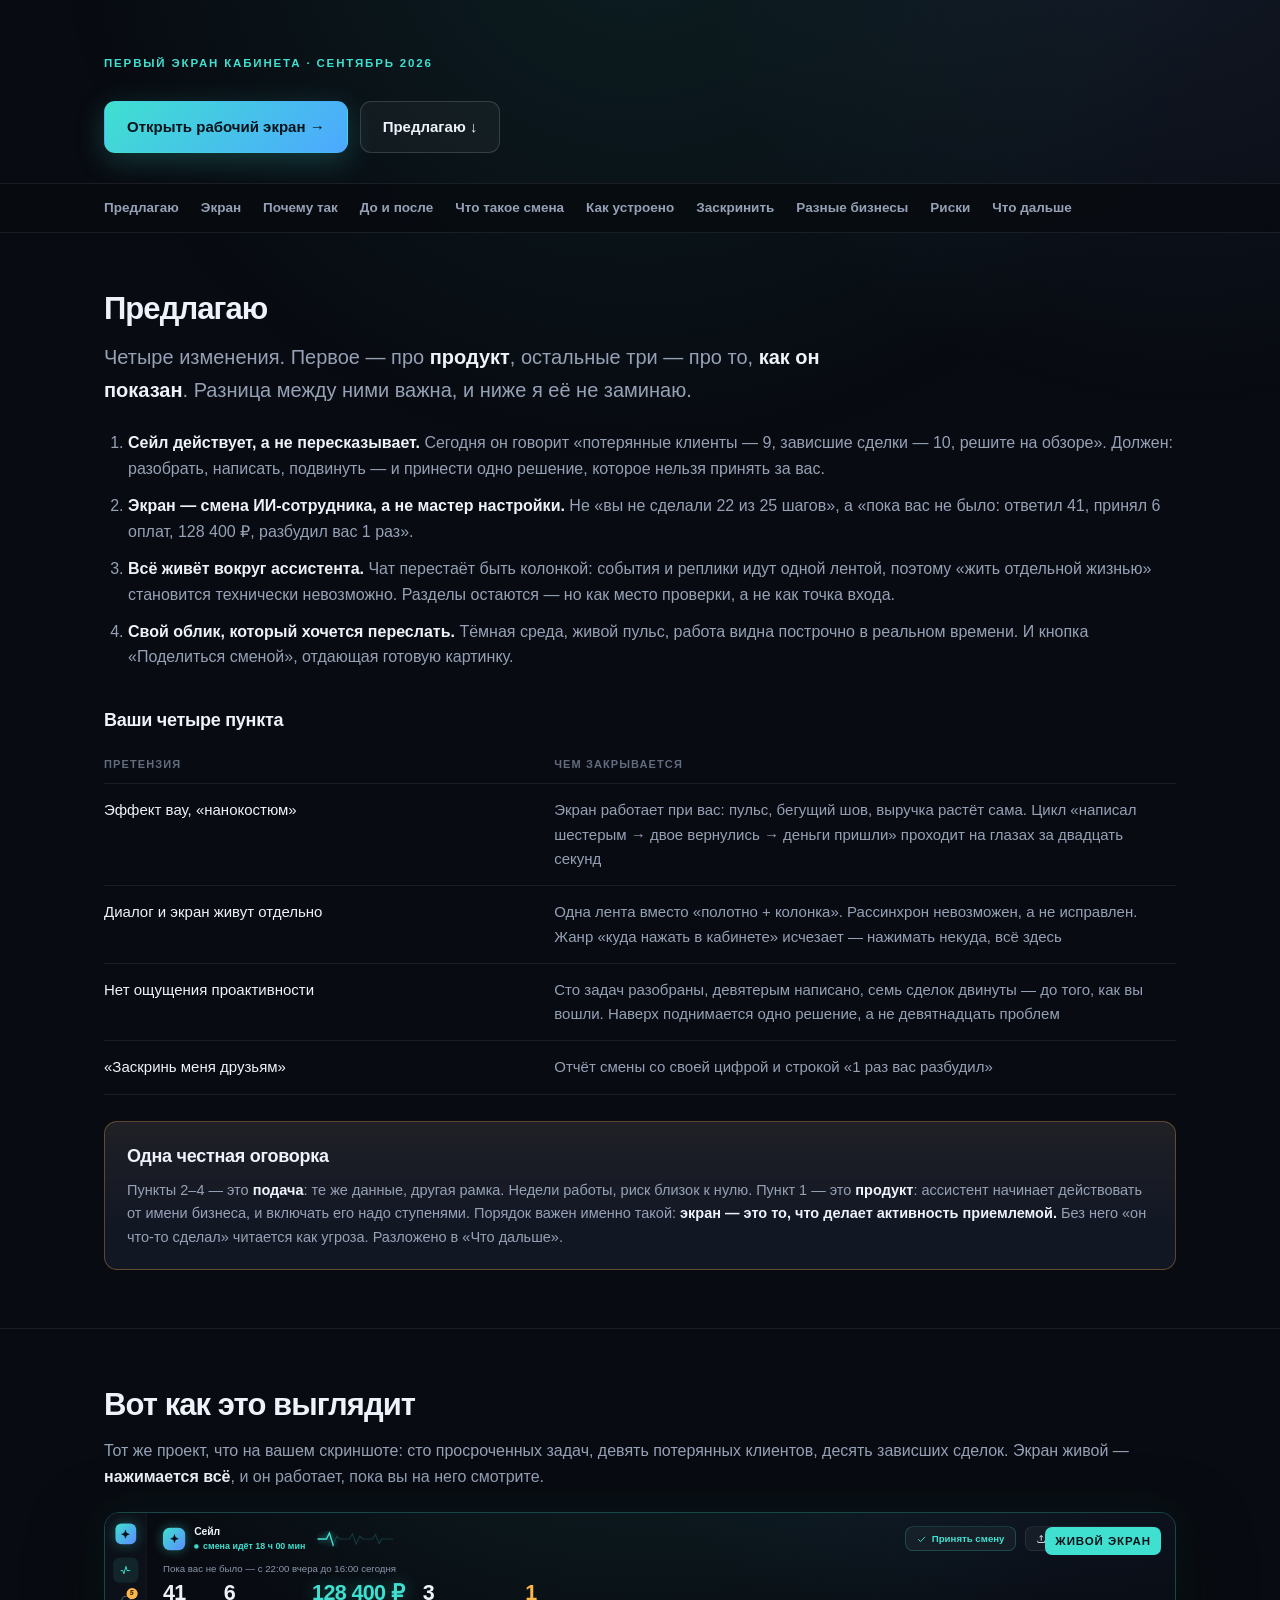
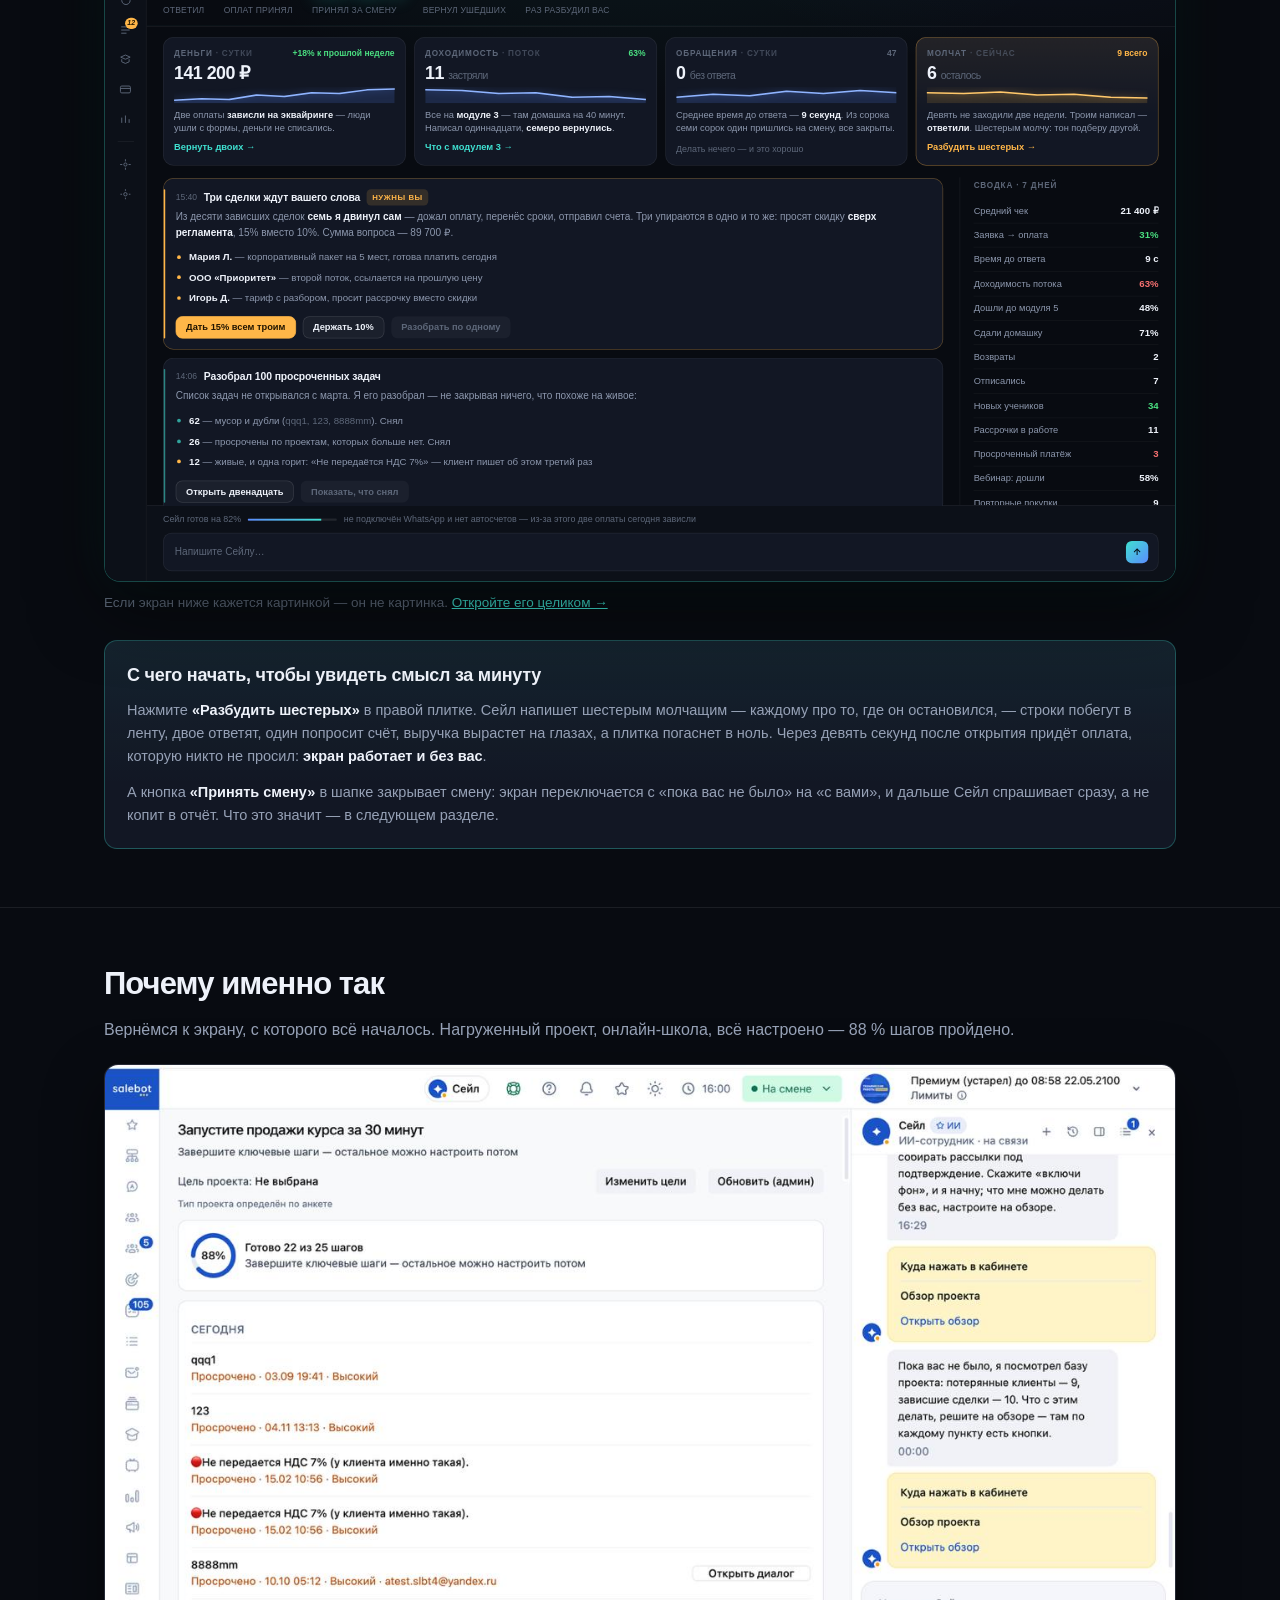
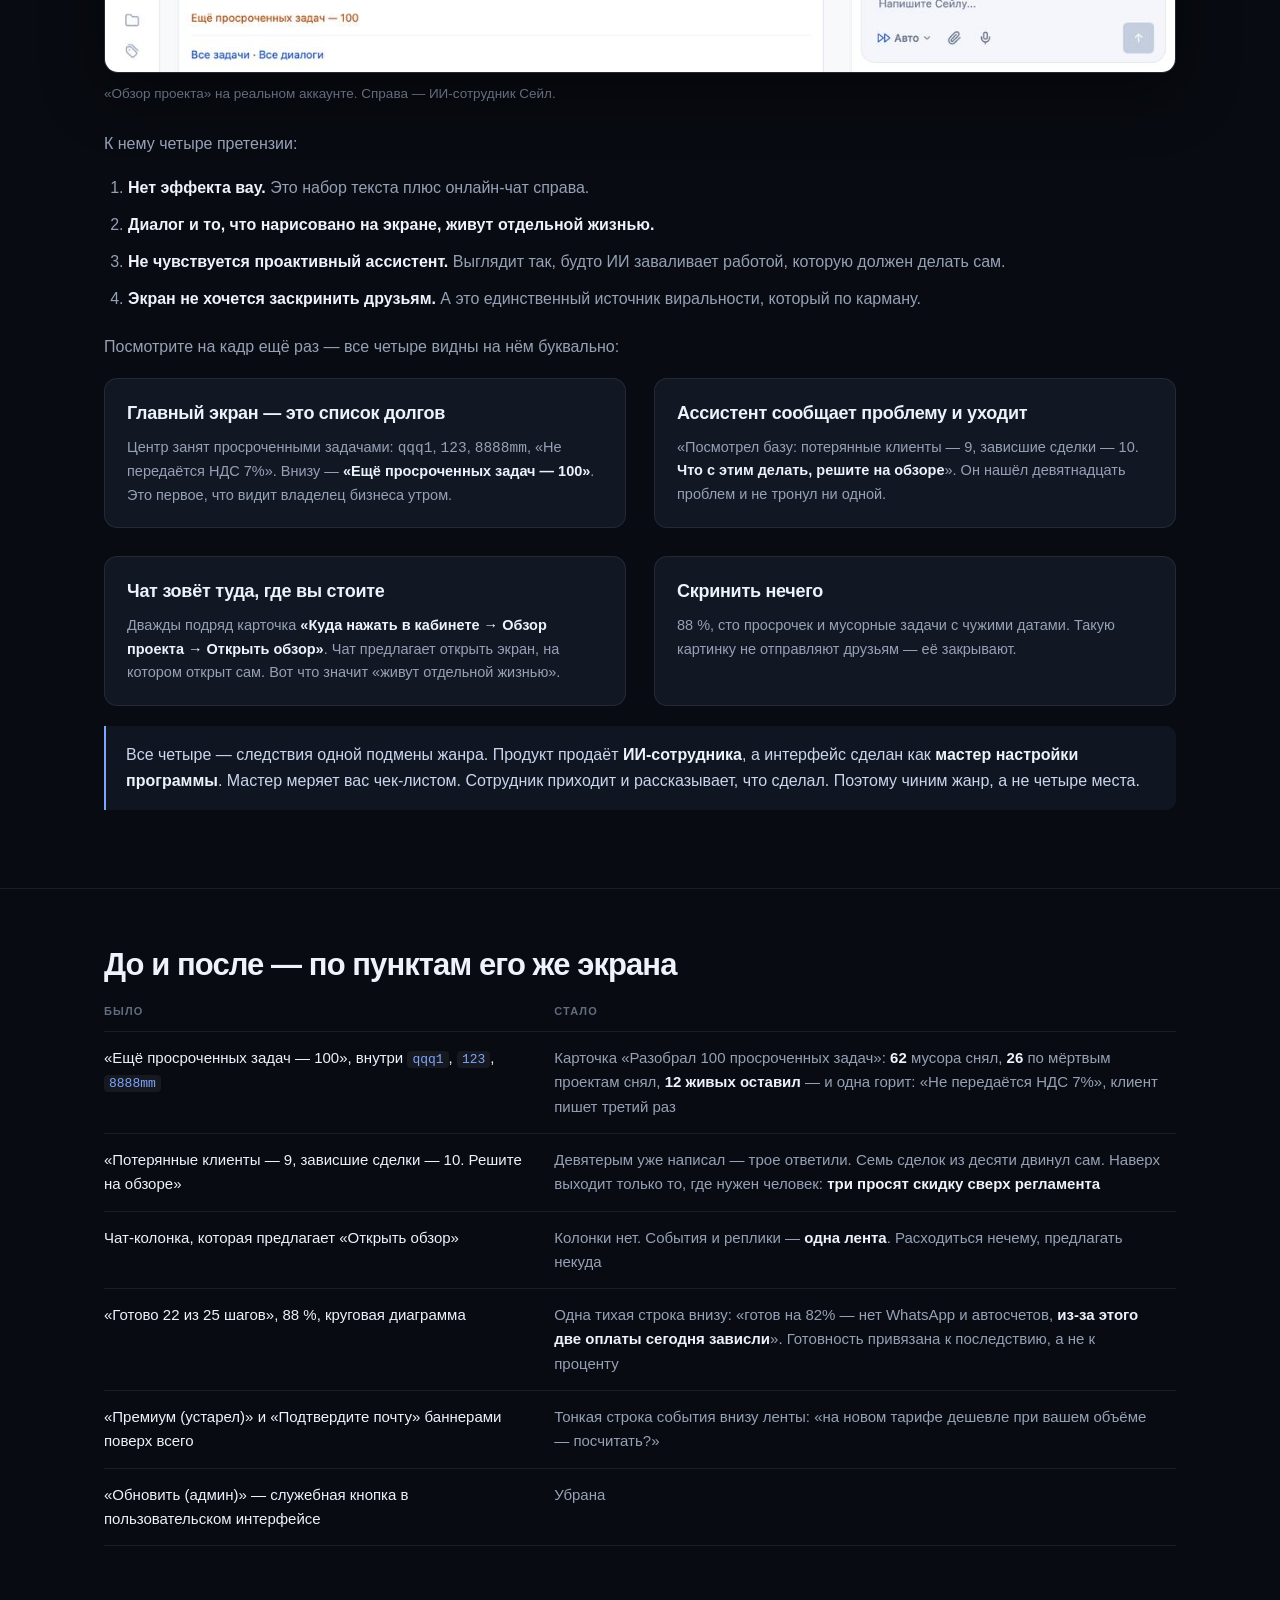
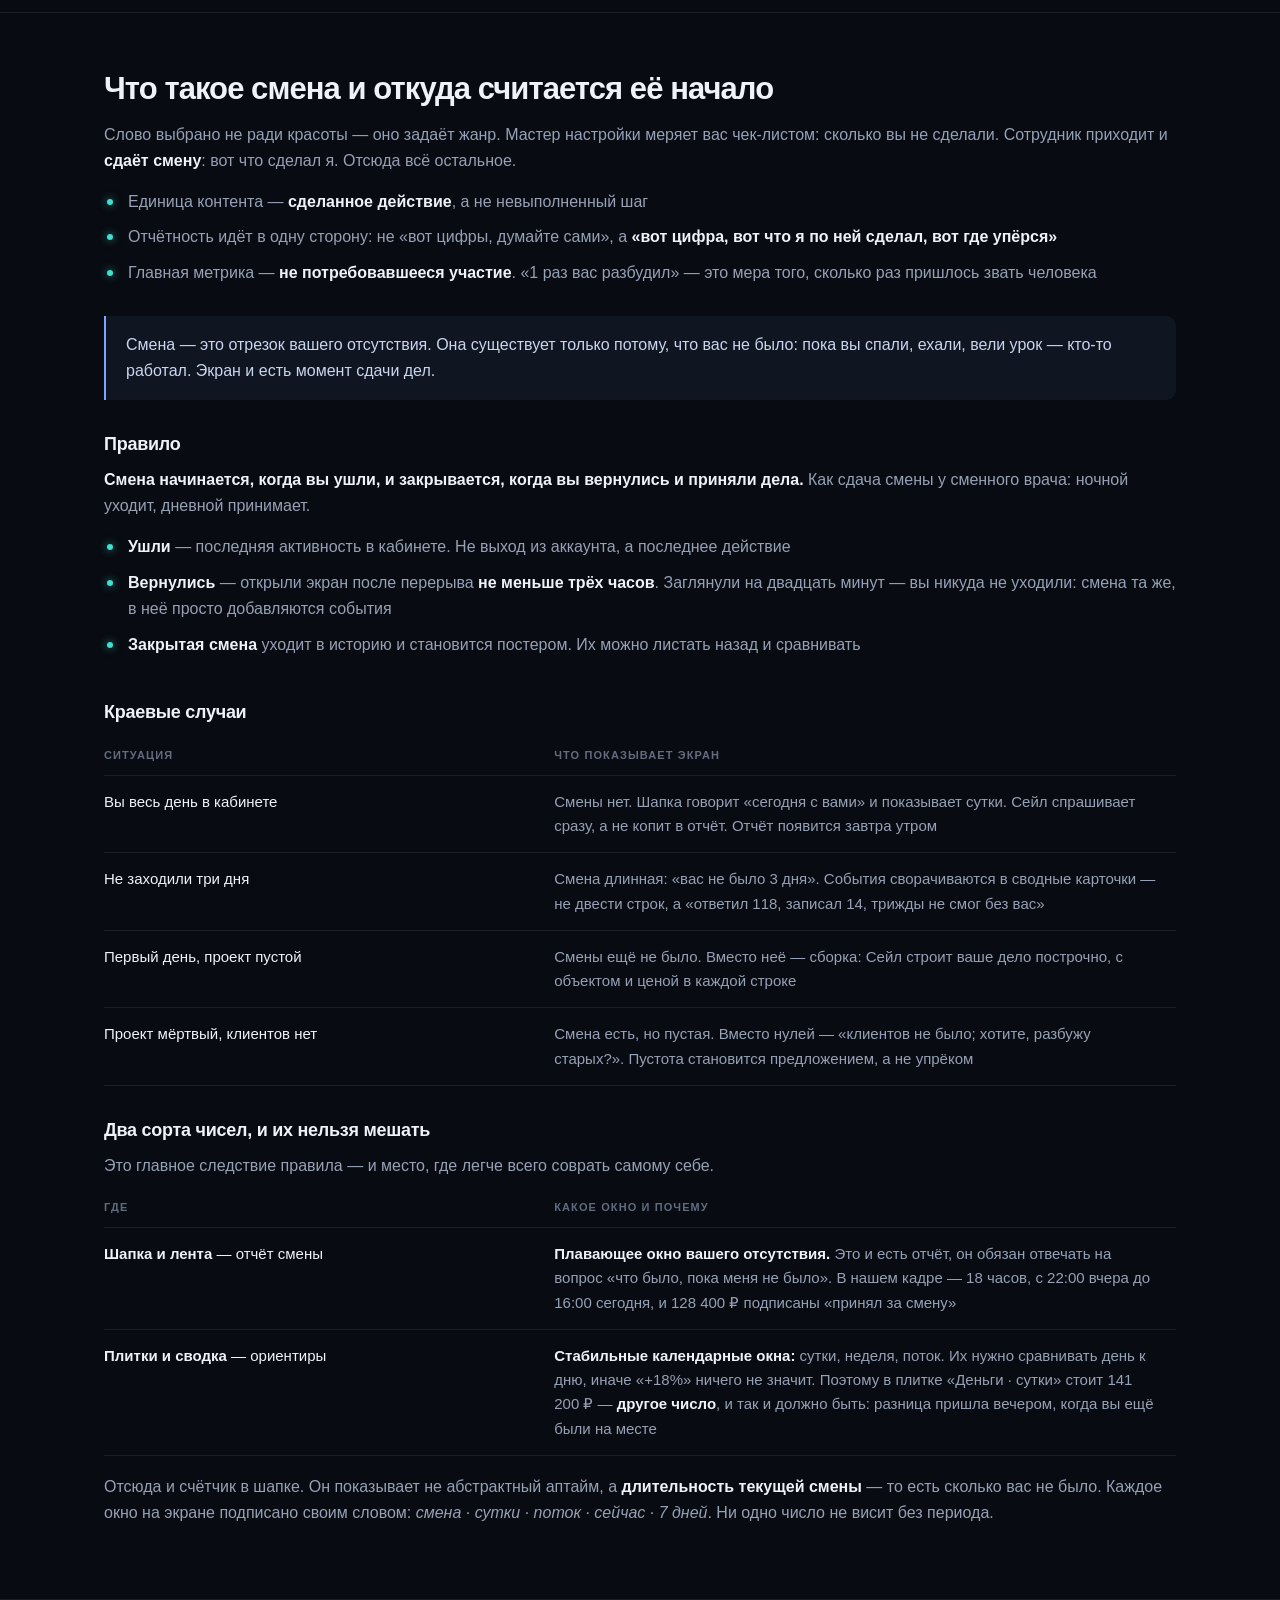
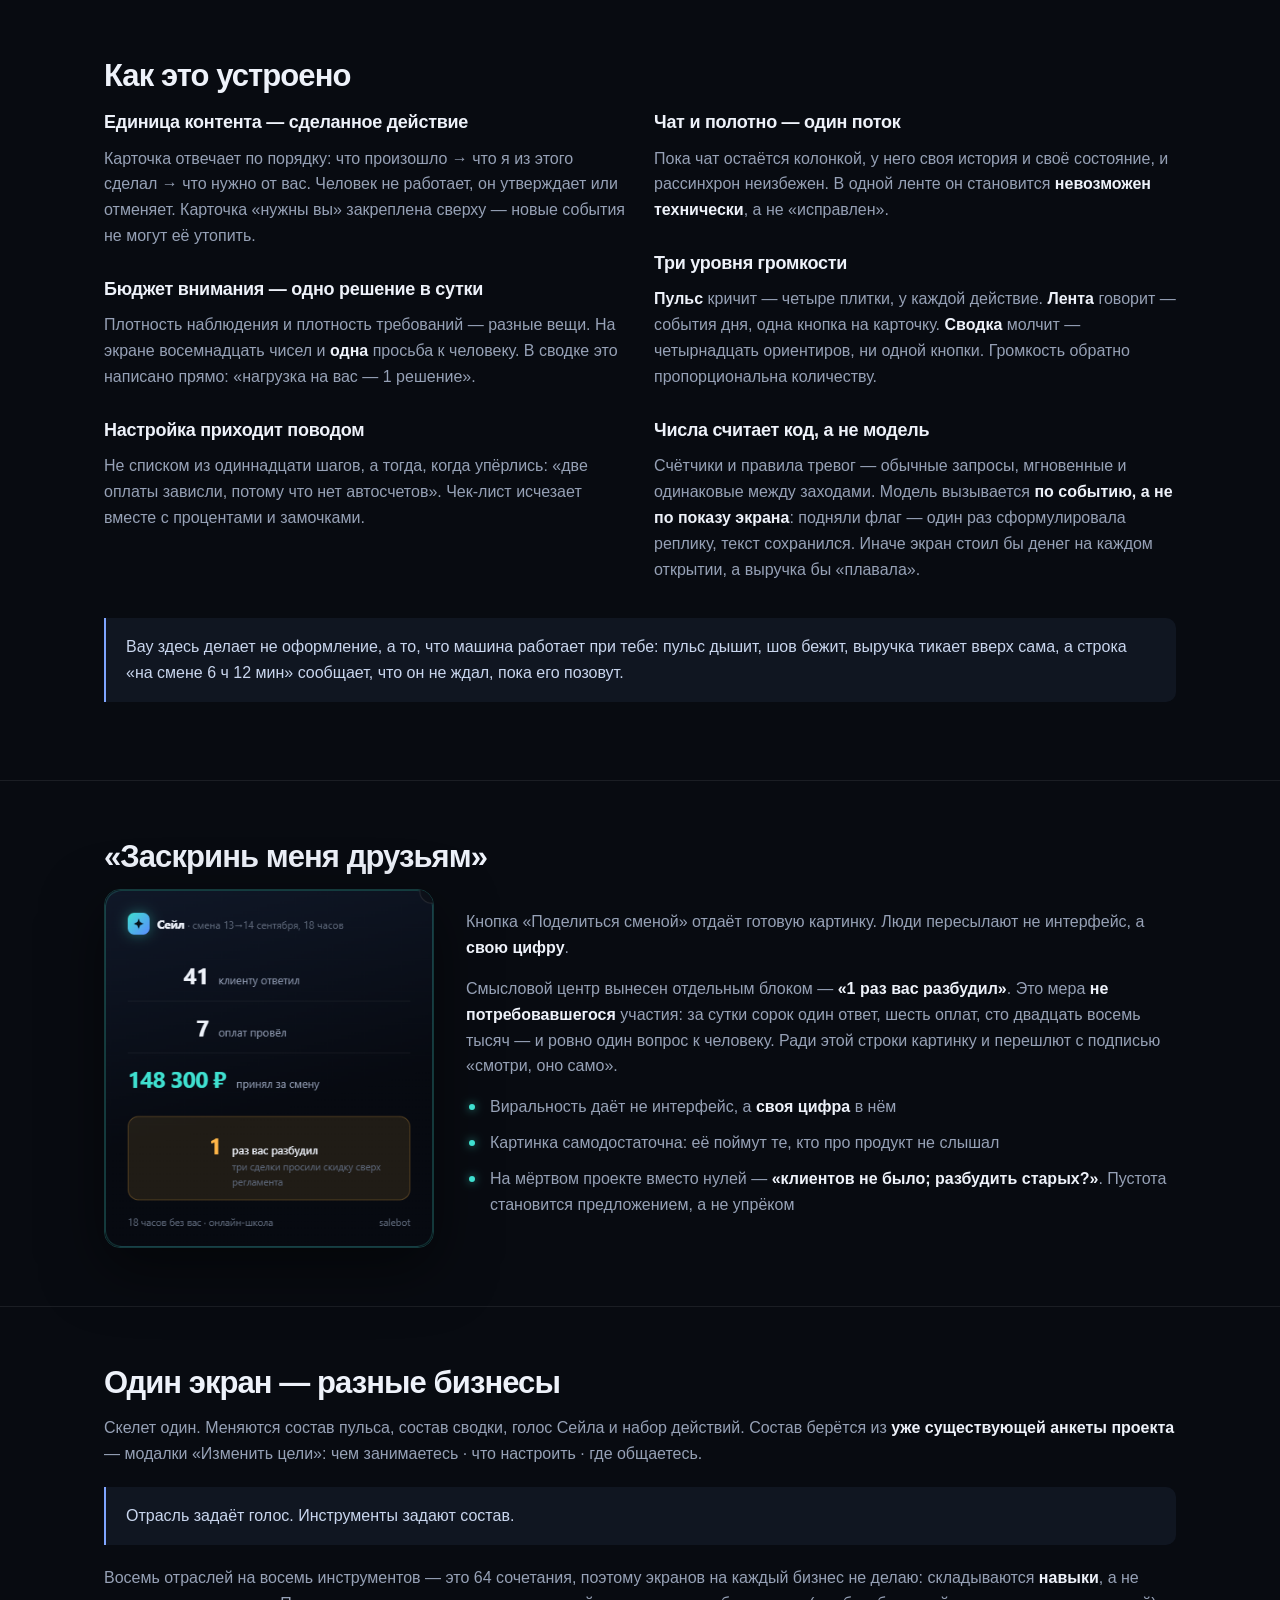
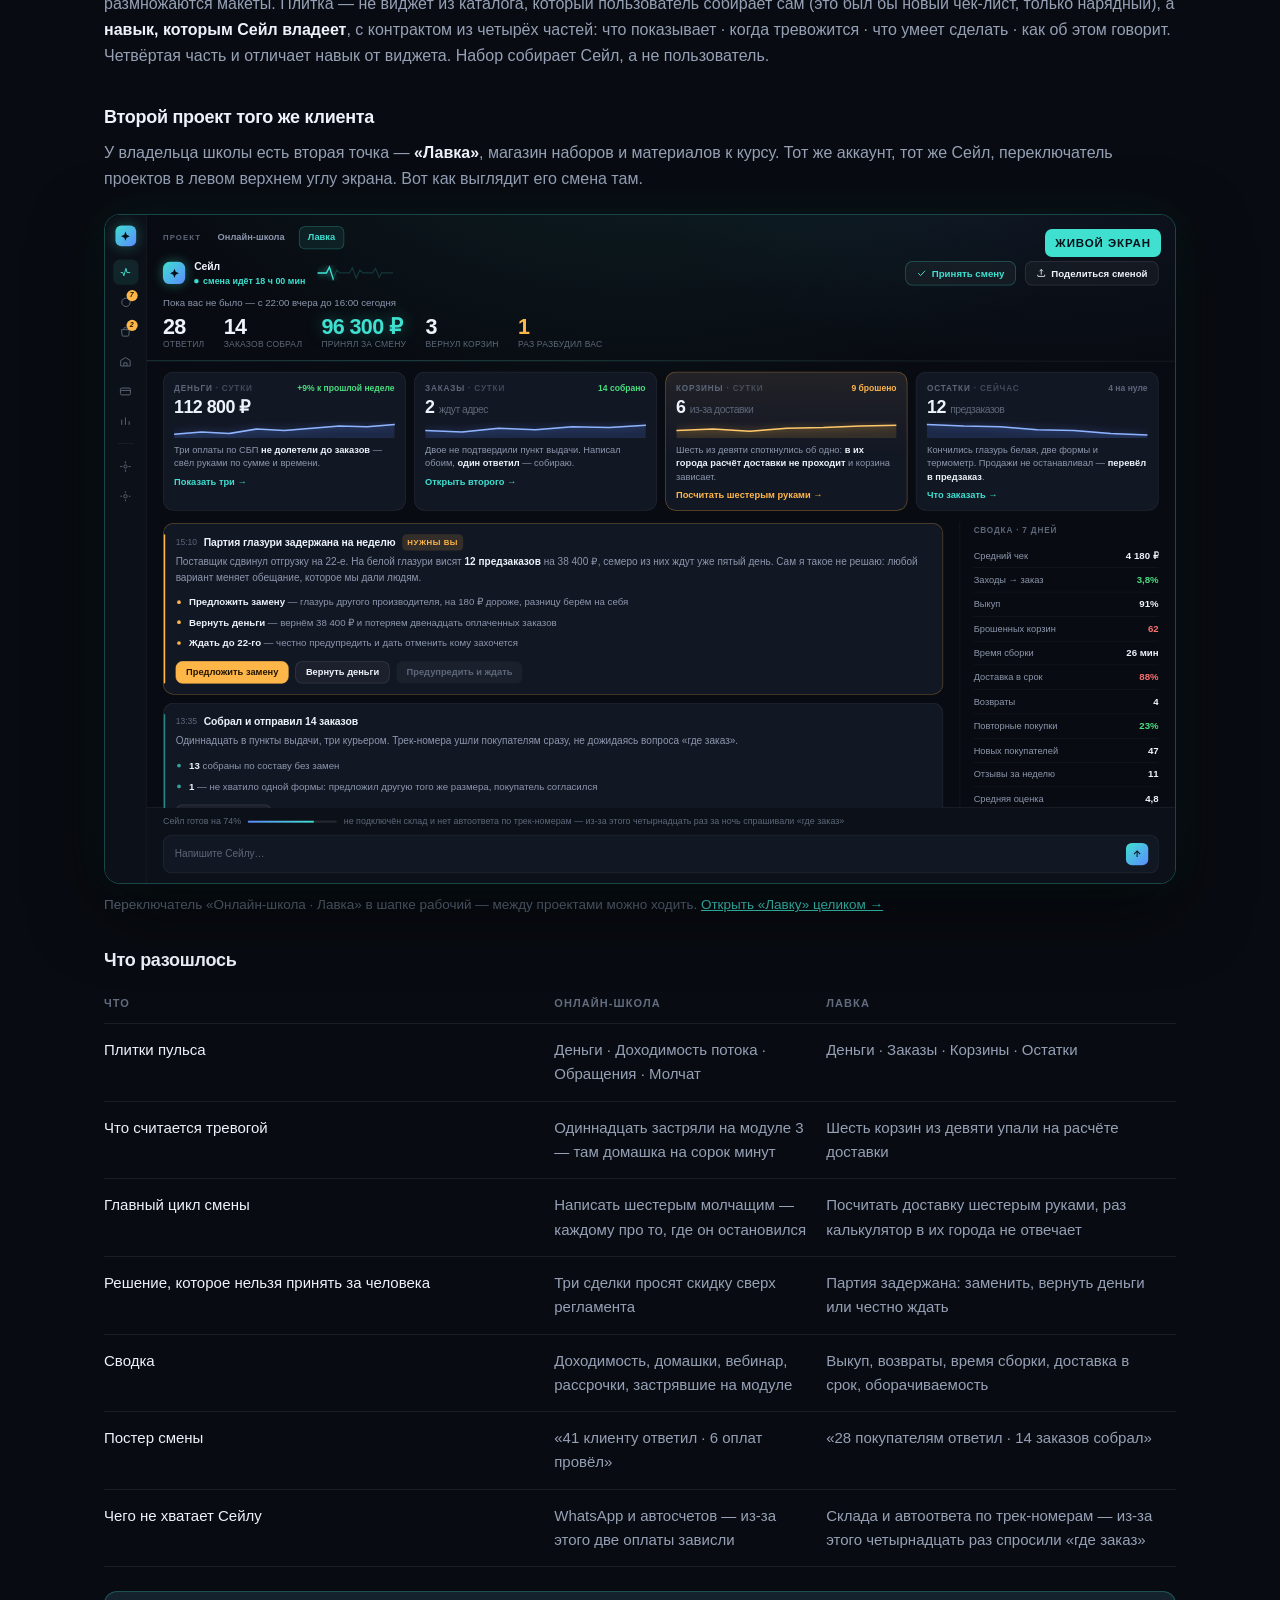
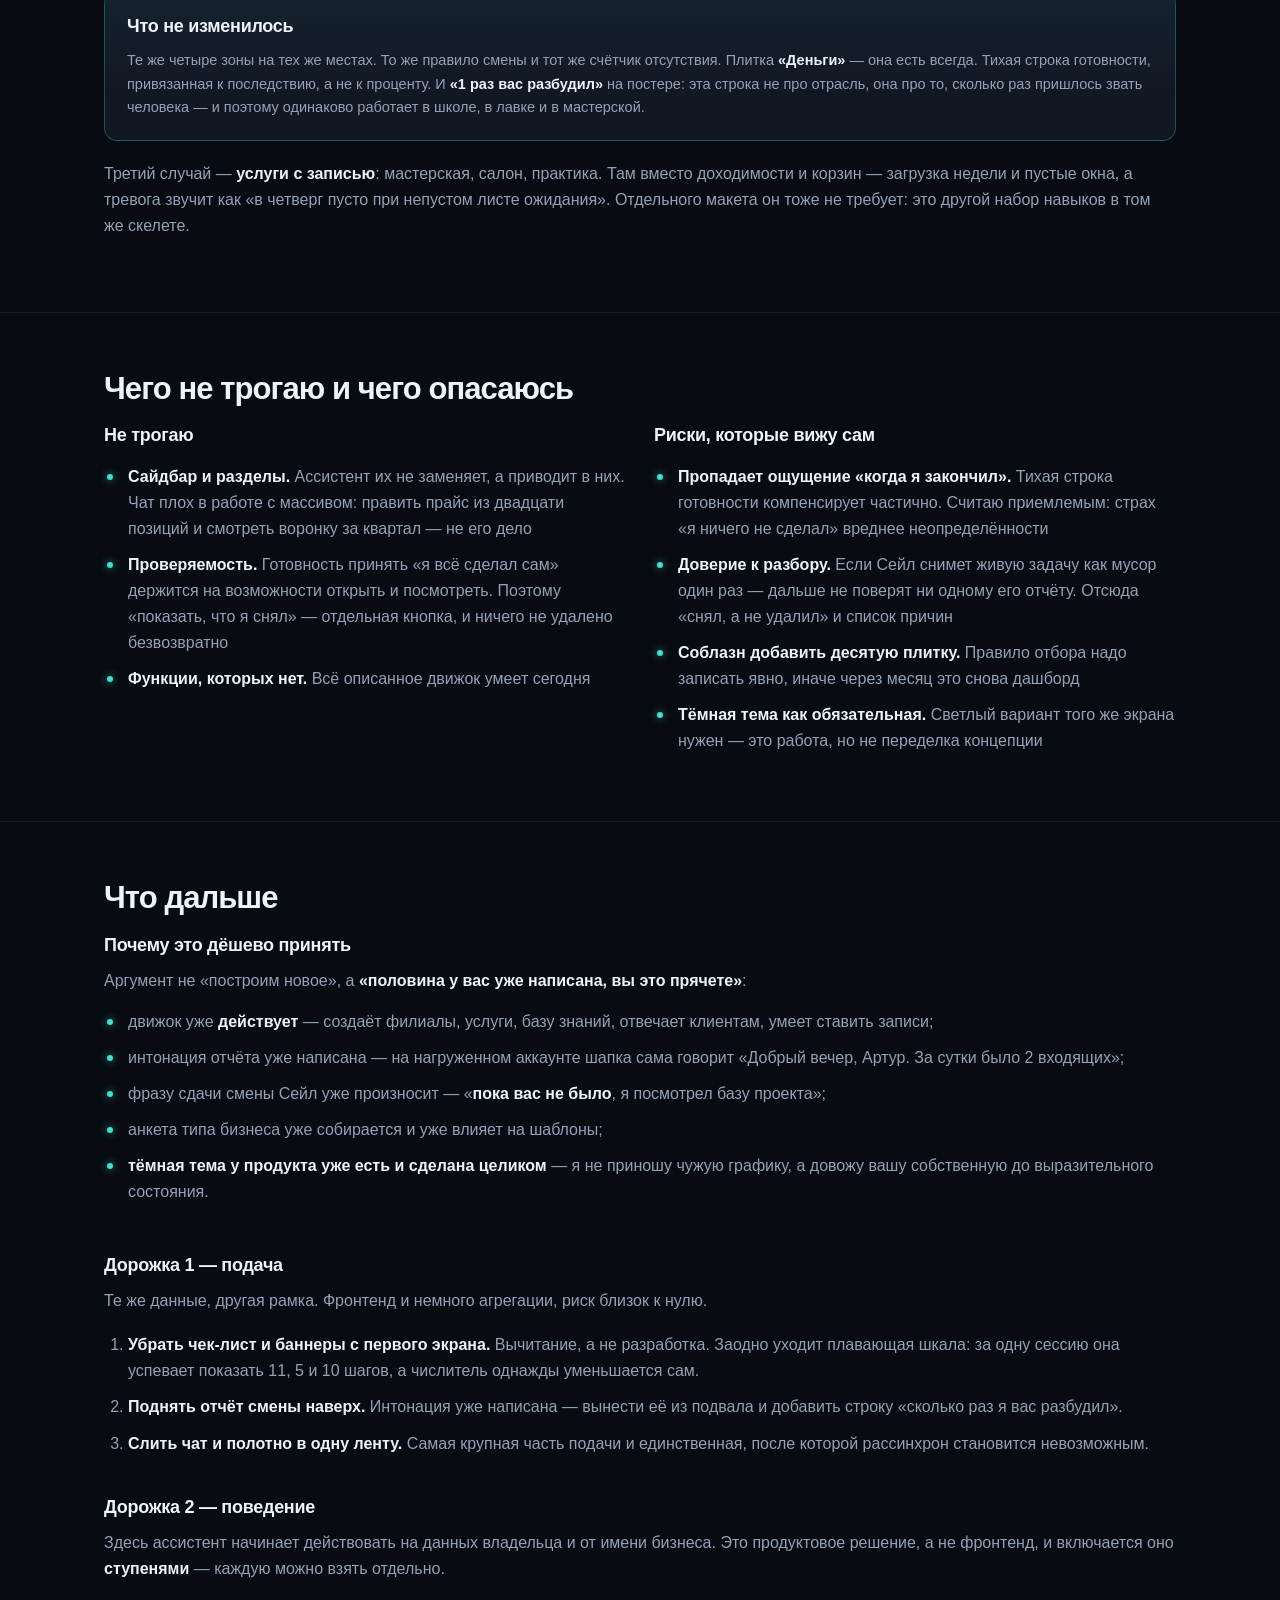
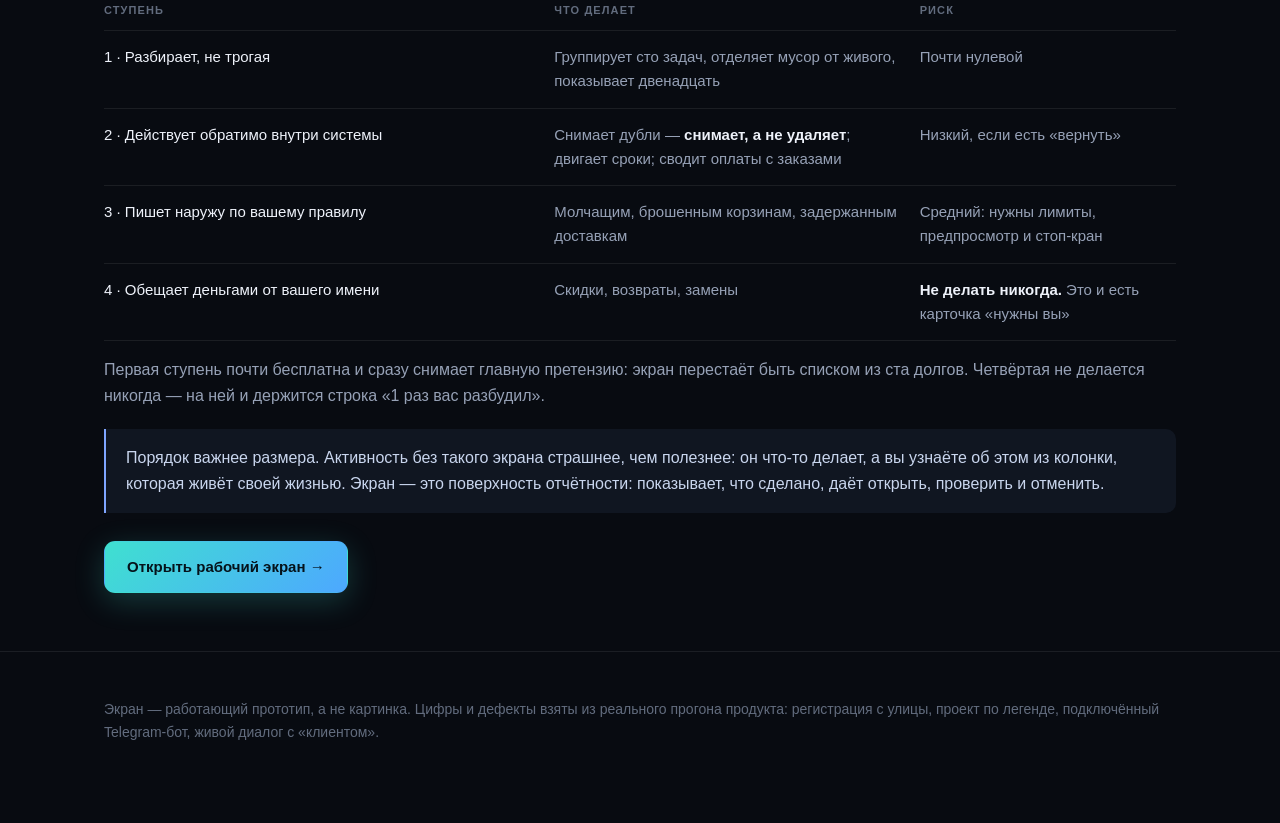
==== commit 9c7028e3: "Убран вводный блок: документ начинается с «Предлагаю» Сняты заголовок «Смена», тезис про кабинет вок" ====
--- a/index.html
+++ b/index.html
@@ -34,7 +34,7 @@
   .claim em{font-style:normal;color:var(--acc)}
   .kicker{font-size:11.5px;font-weight:800;letter-spacing:.16em;text-transform:uppercase;color:var(--acc);margin-bottom:18px}
 
-  header.top{padding:76px 0 44px}
+  header.top{padding:54px 0 30px}
   .btnrow{display:flex;gap:12px;flex-wrap:wrap;margin-top:28px}
   .btn{display:inline-flex;align-items:center;gap:8px;text-decoration:none;font-size:15px;font-weight:650;
     padding:13px 22px;border-radius:11px;border:1px solid var(--line2);color:var(--ink);background:rgba(255,255,255,.04)}
@@ -117,13 +117,6 @@
 
 <header class="top"><div class="wrap">
   <div class="kicker">Первый экран кабинета · сентябрь 2026</div>
-  <h1>Смена</h1>
-  <p class="claim">Кабинет вращается вокруг <em>ИИ-сотрудника</em>,
-  а не вокруг настроек программы.</p>
-  <p class="lead">Сейл перестаёт пересказывать проблемы и начинает их решать.
-  Экран перестаёт быть чек-листом «готово 22 из 25» и становится его сменой:
-  «пока вас не было — ответил 41, принял 6 оплат, 128 400 ₽, разбудил вас 1 раз».
-  Чат перестаёт быть колонкой сбоку. И всё это — в облике, который хочется переслать.</p>
   <div class="btnrow">
     <a class="btn pri" href="screen.html">Открыть рабочий экран →</a>
     <a class="btn" href="#propose">Предлагаю ↓</a>
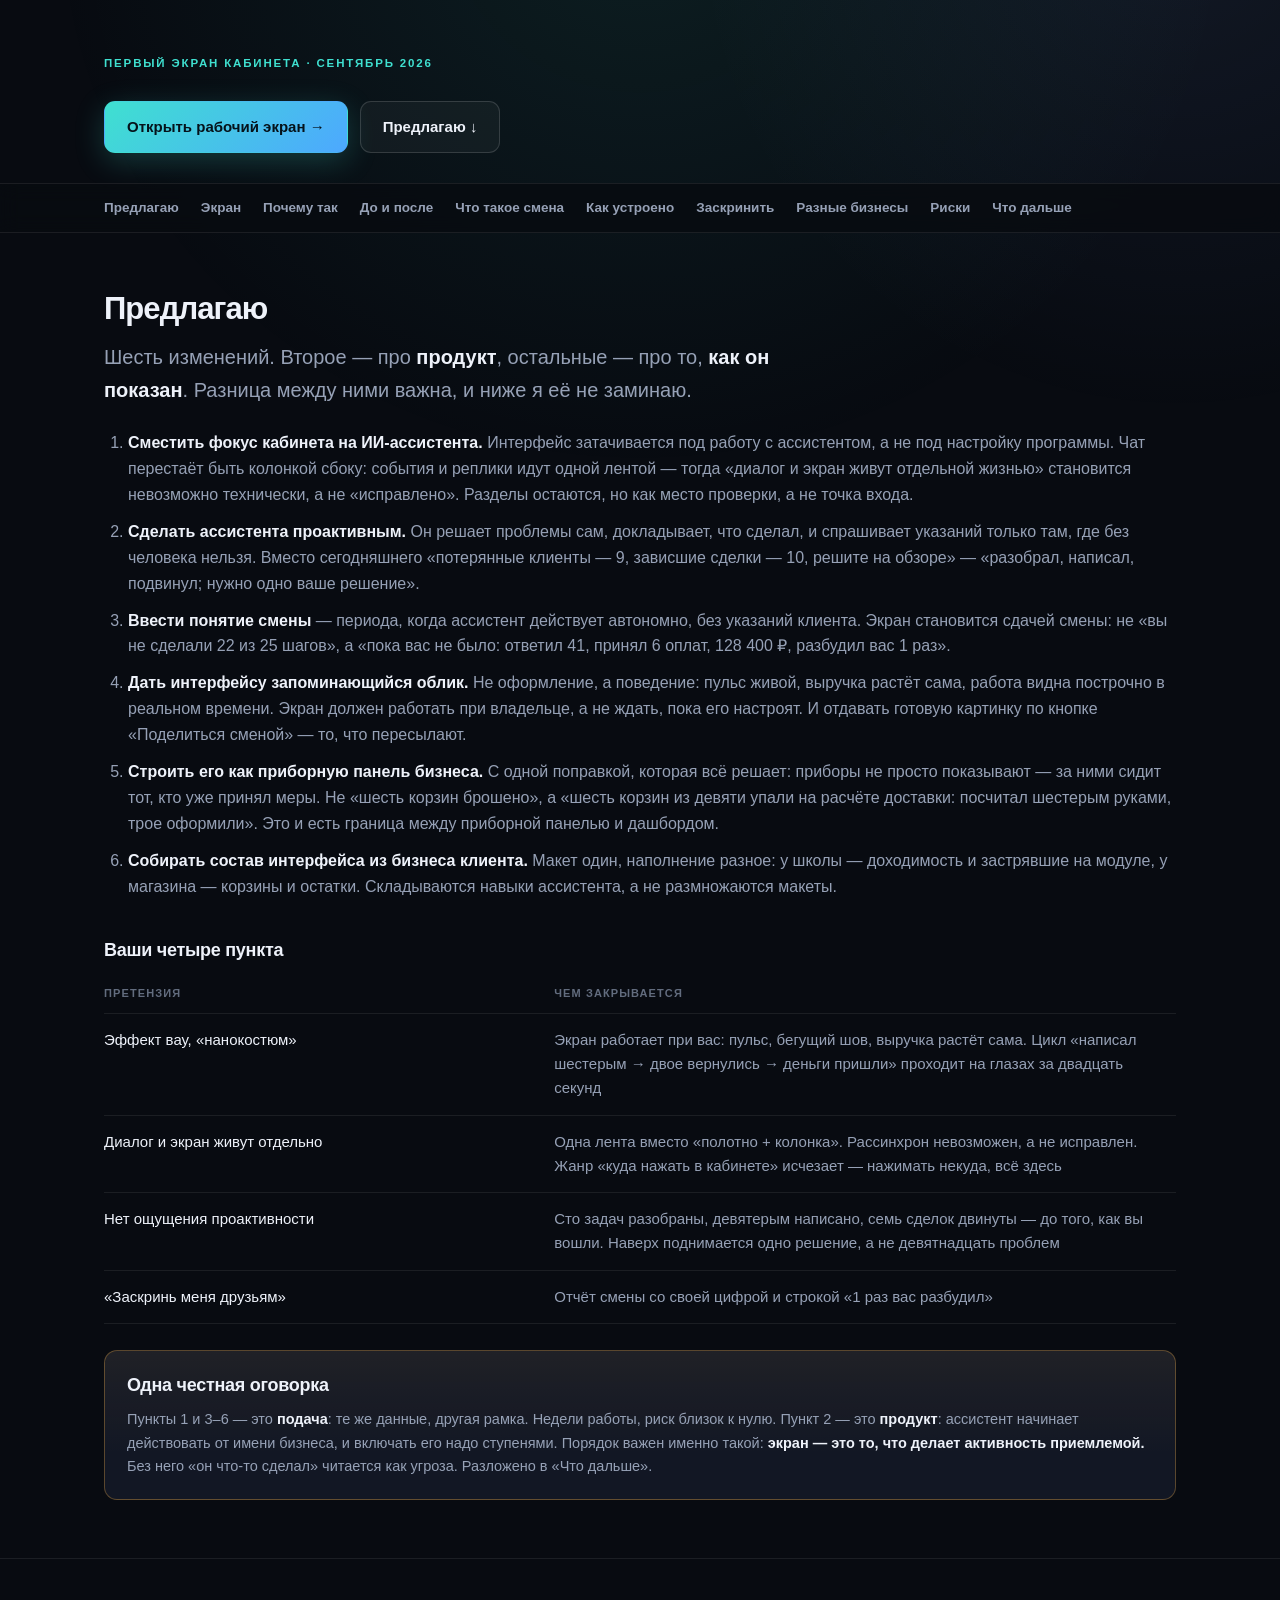
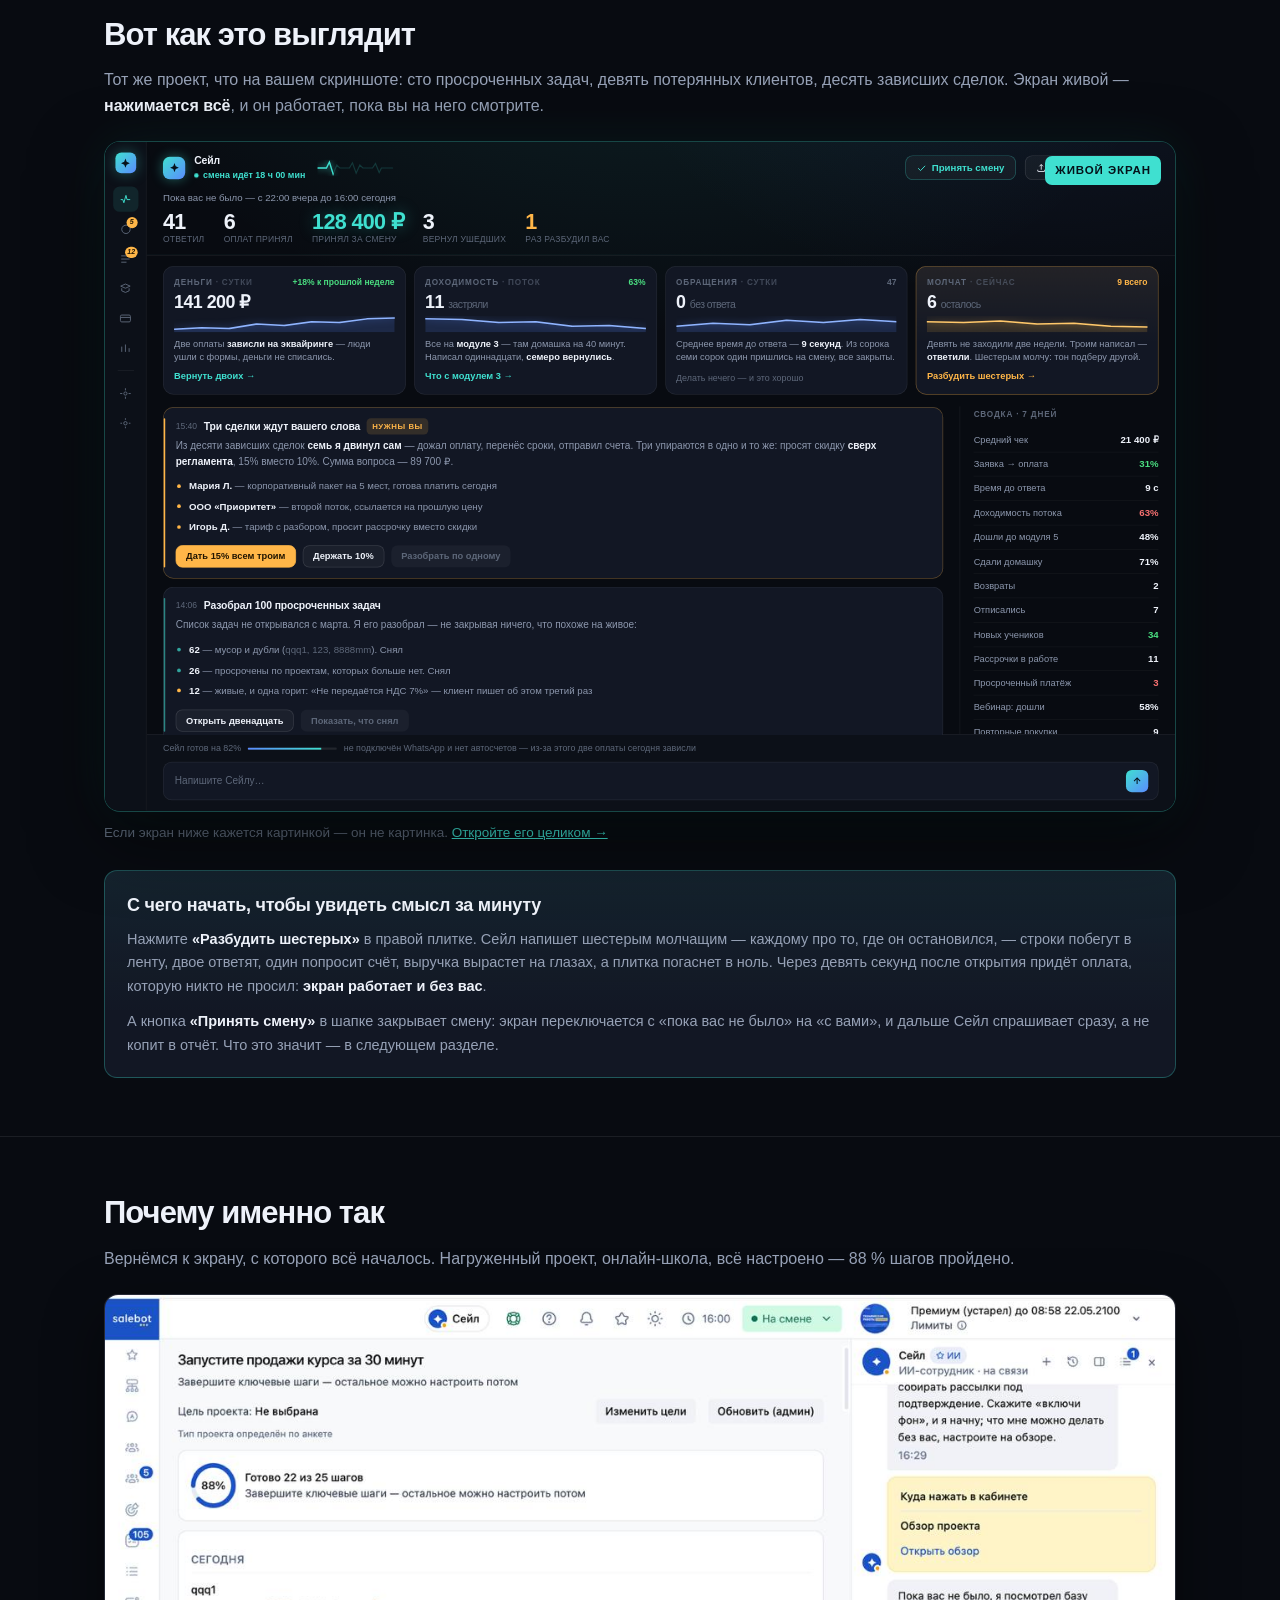
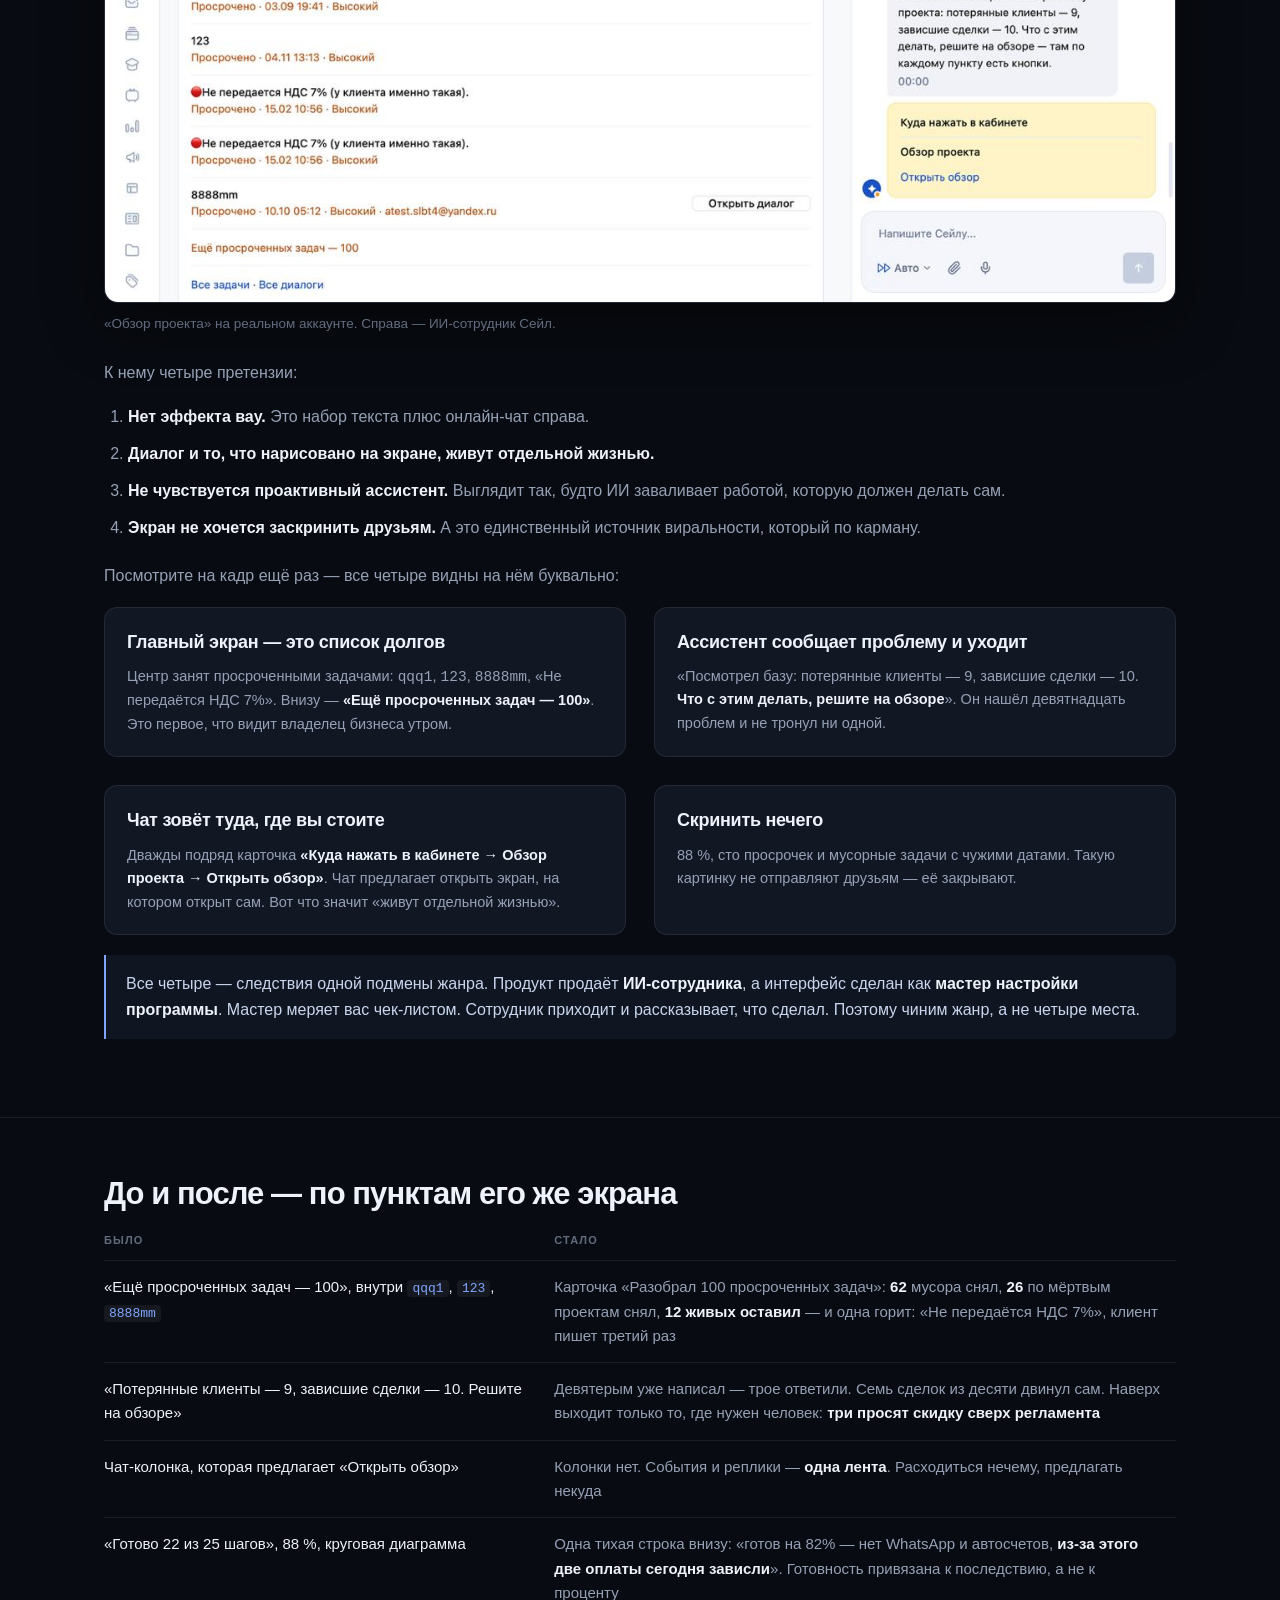
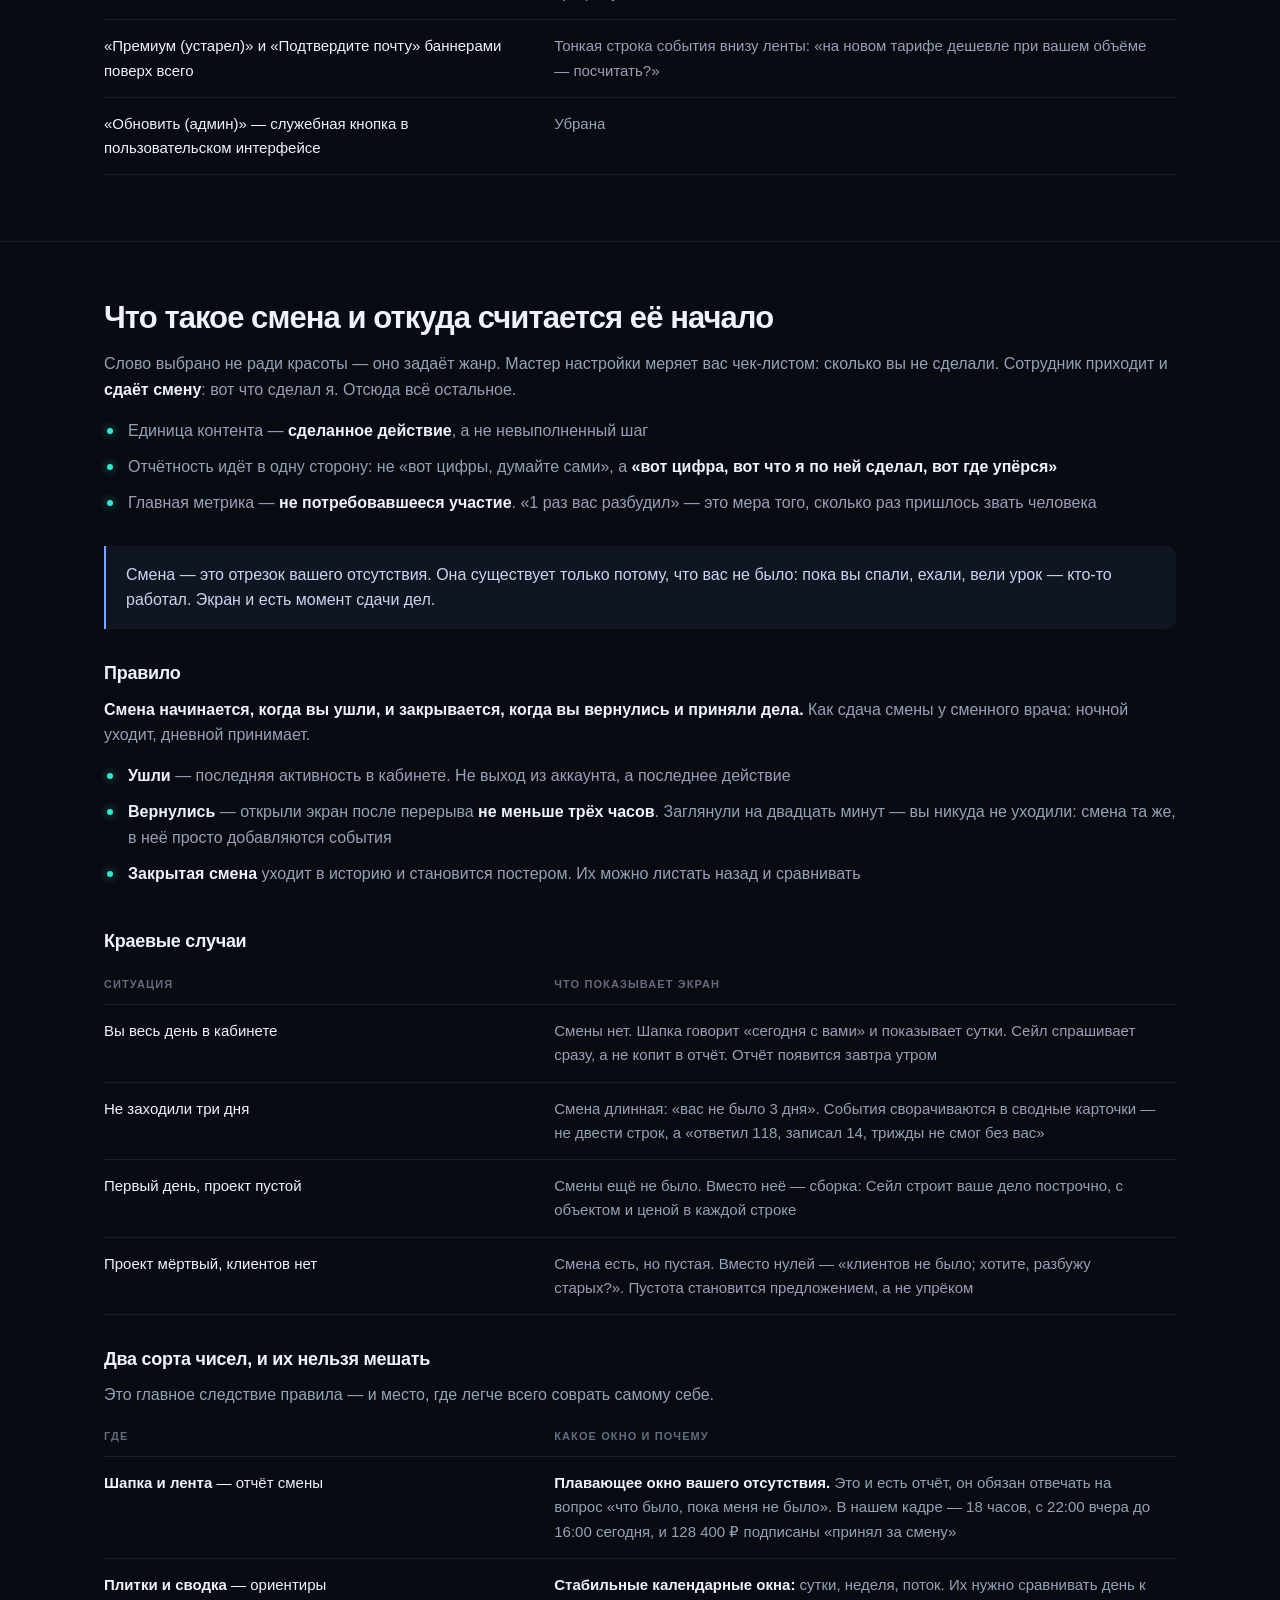
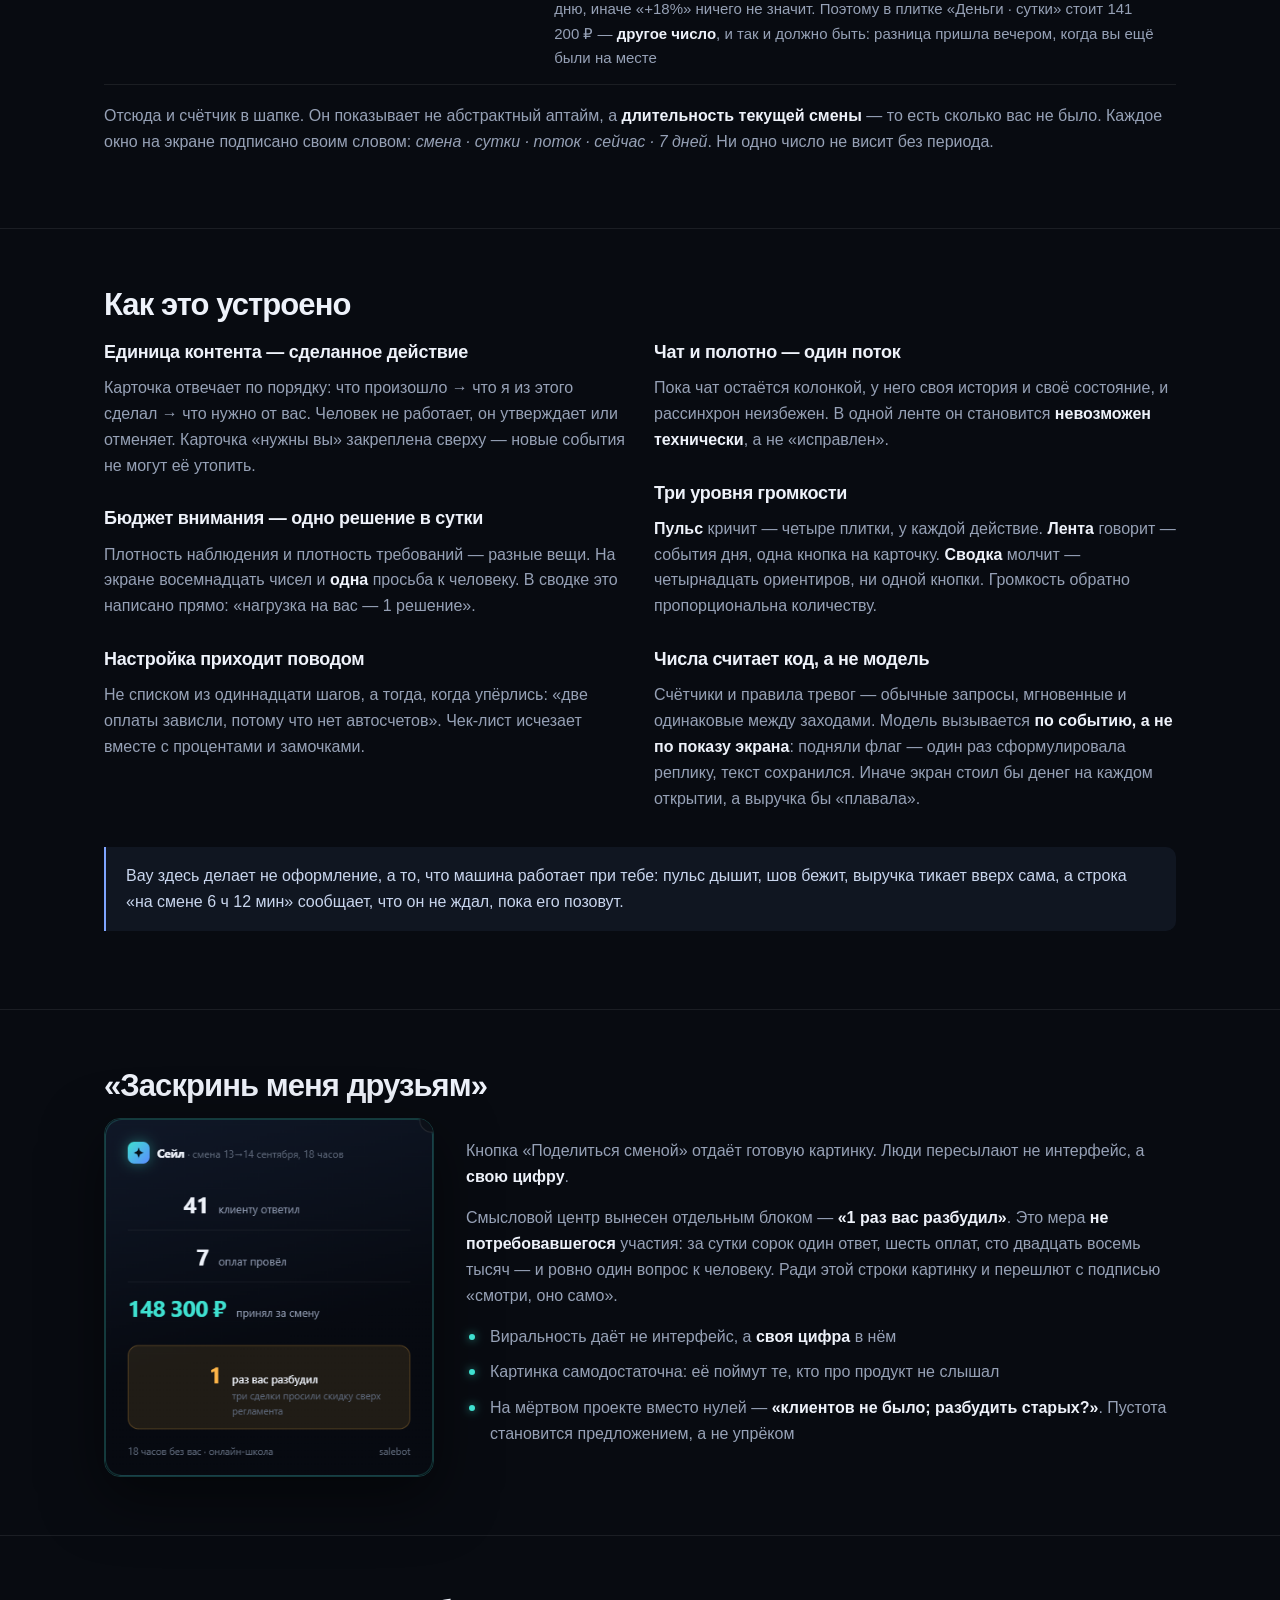
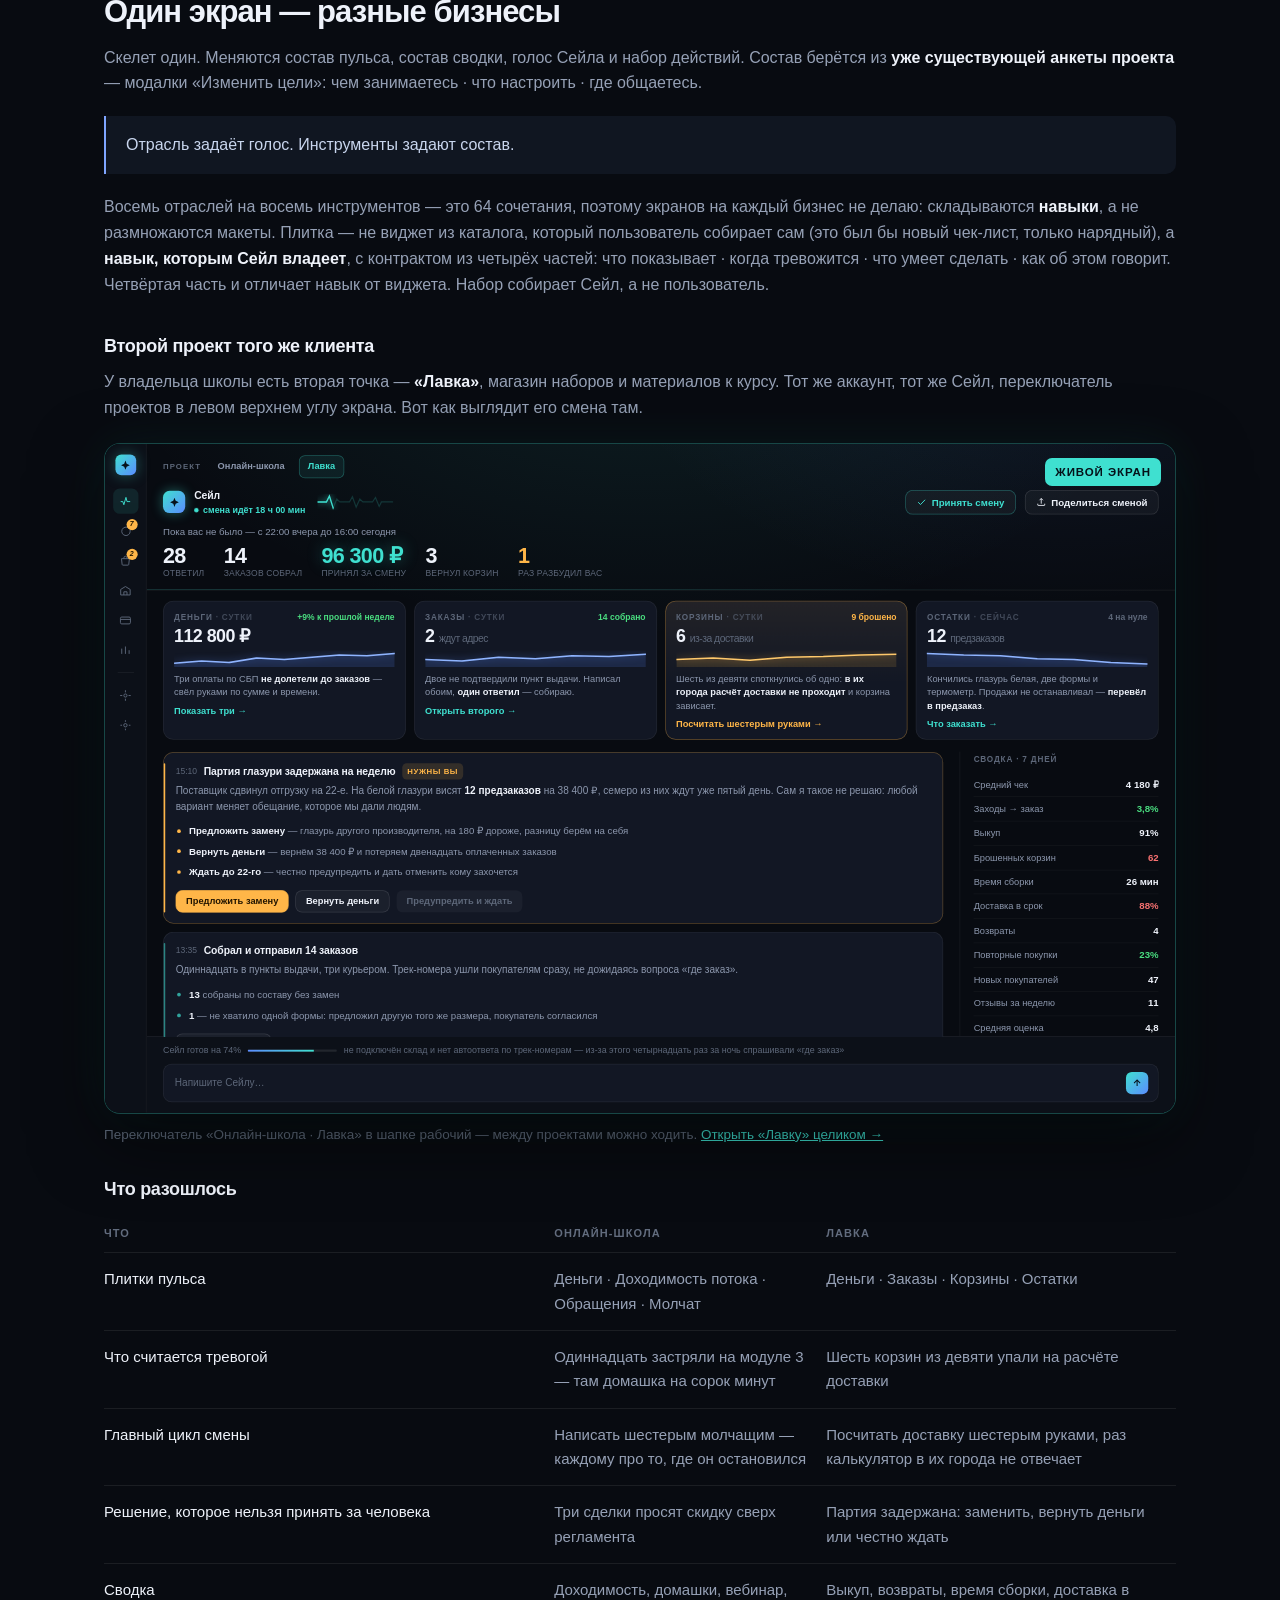
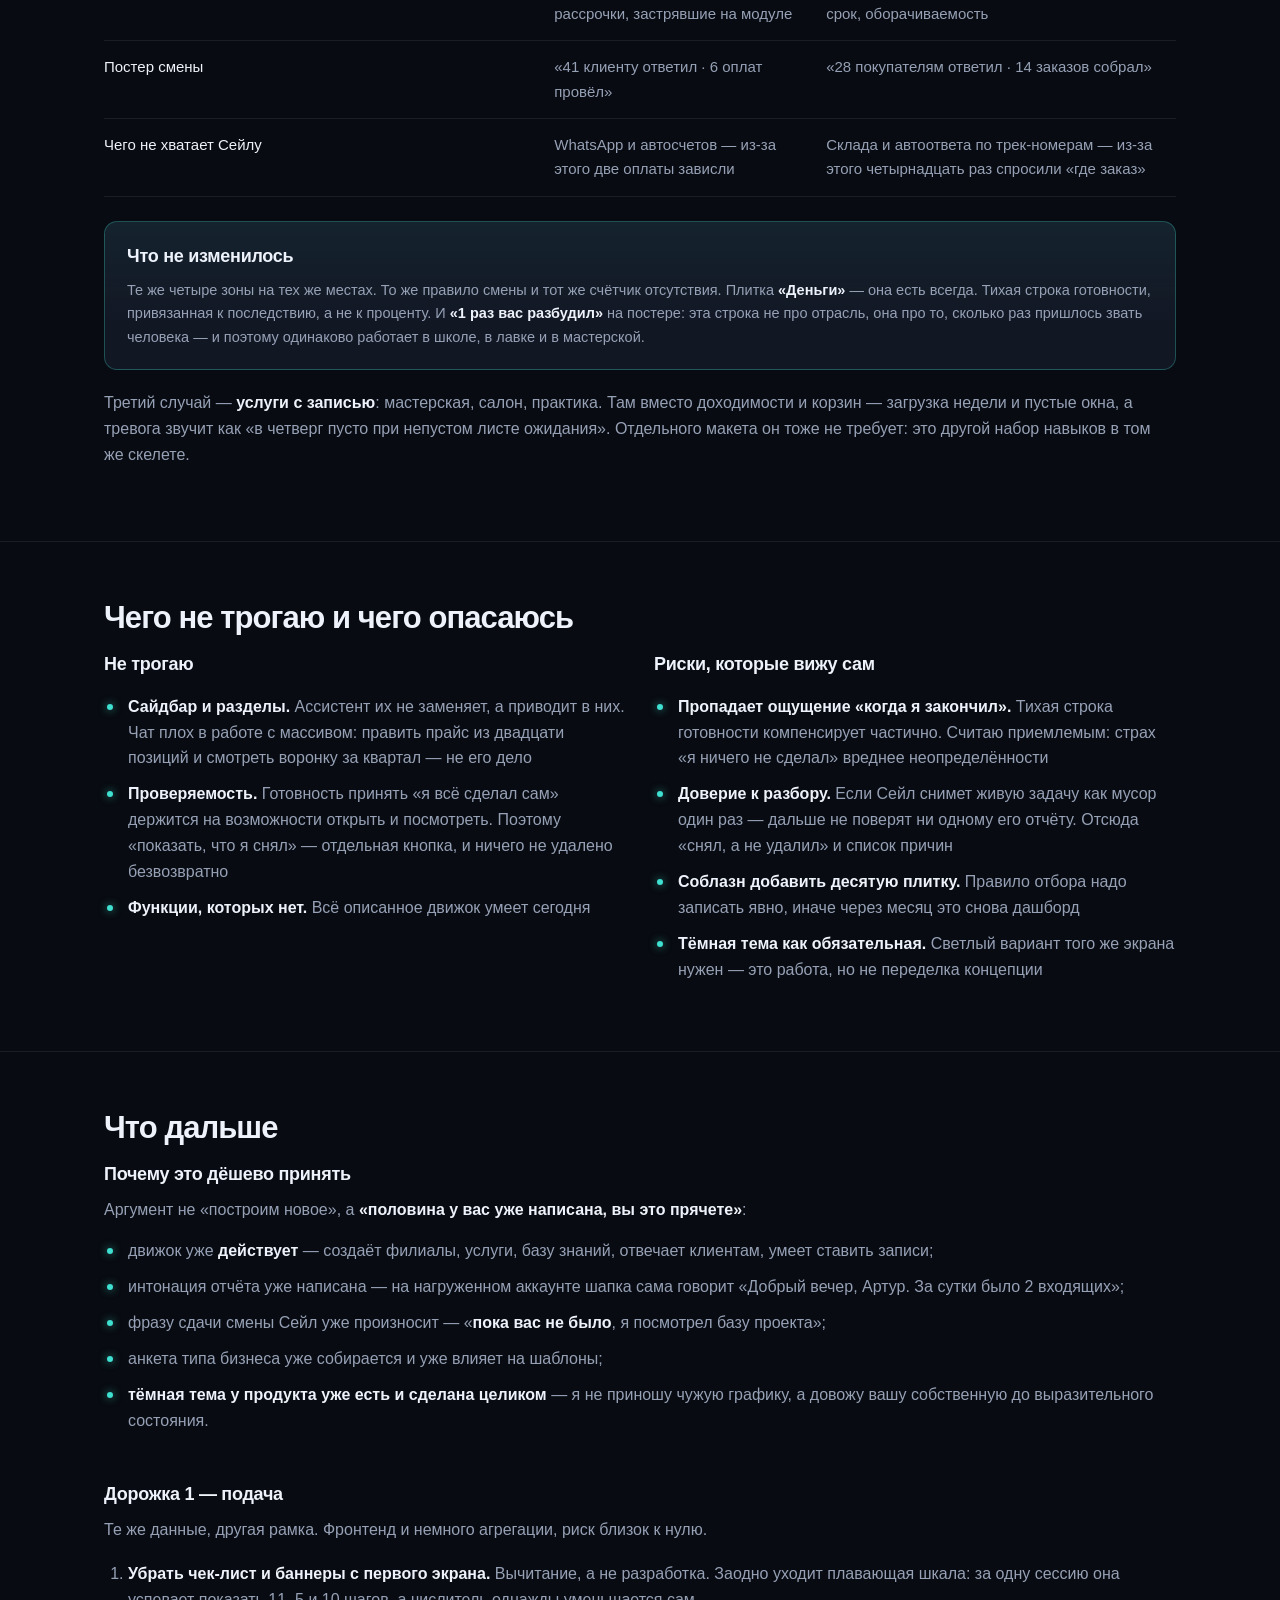
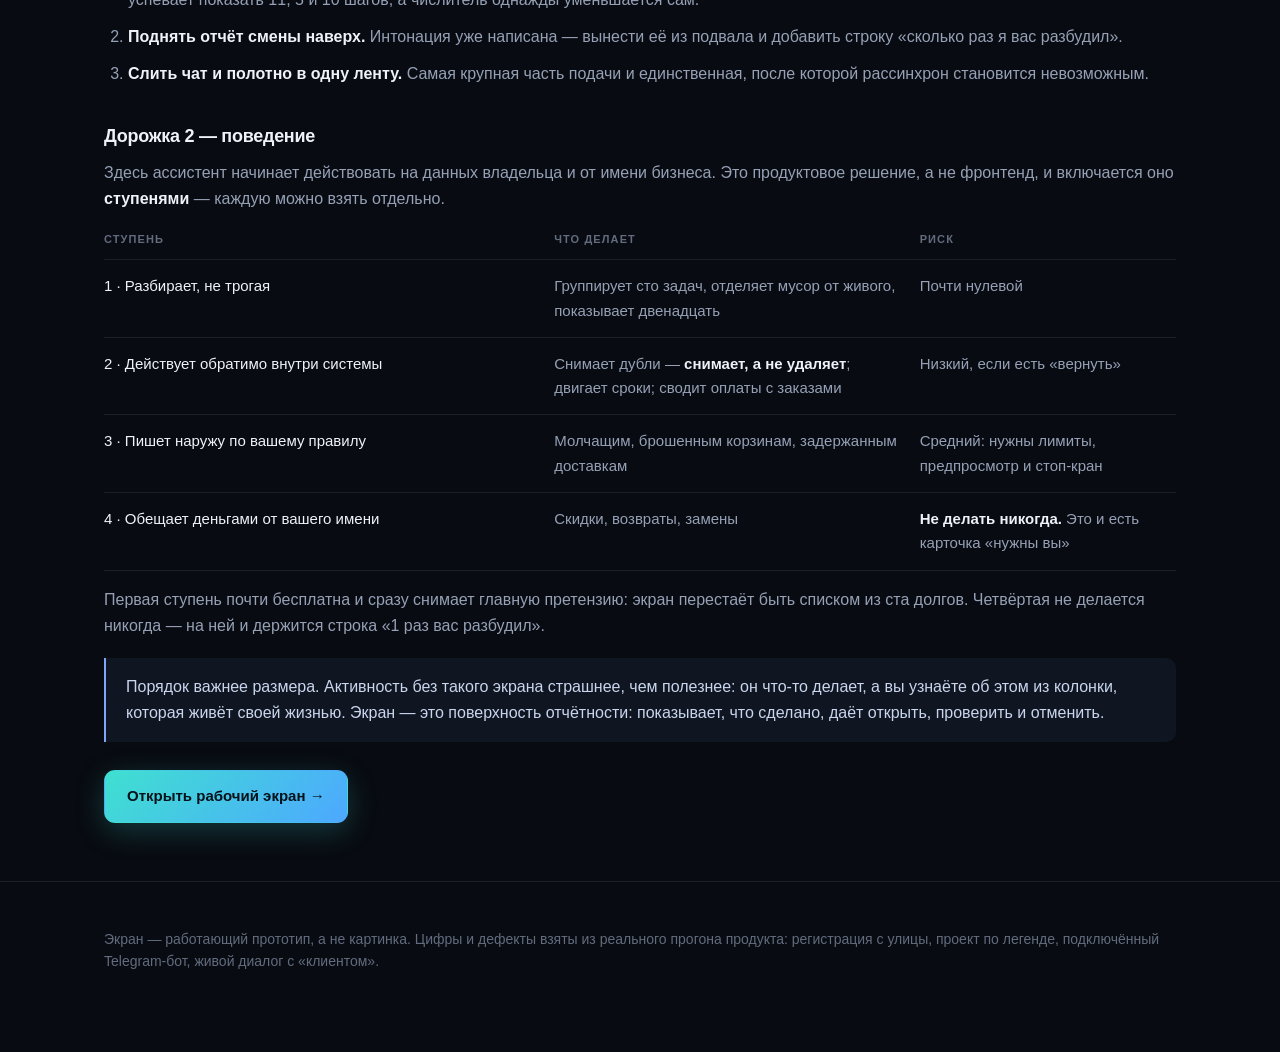
==== commit 5239335d: "«Предлагаю» приведён к письму шефу: шесть директивных пунктов Список был на четыре пункта, в другом " ====
--- a/index.html
+++ b/index.html
@@ -138,21 +138,39 @@
 
 <section id="propose"><div class="wrap">
   <h2>Предлагаю</h2>
-  <p class="lead" style="margin-bottom:24px">Четыре изменения. Первое — про <strong>продукт</strong>,
-  остальные три — про то, <strong>как он показан</strong>. Разница между ними важна, и ниже
+  <p class="lead" style="margin-bottom:24px">Шесть изменений. Второе — про <strong>продукт</strong>,
+  остальные — про то, <strong>как он показан</strong>. Разница между ними важна, и ниже
   я её не заминаю.</p>
 
   <ol class="q">
-    <li><b>Сейл действует, а не пересказывает.</b> Сегодня он говорит «потерянные клиенты — 9,
-    зависшие сделки — 10, решите на обзоре». Должен: разобрать, написать, подвинуть —
-    и принести одно решение, которое нельзя принять за вас.</li>
-    <li><b>Экран — смена ИИ-сотрудника, а не мастер настройки.</b> Не «вы не сделали 22 из 25 шагов»,
-    а «пока вас не было: ответил 41, принял 6 оплат, 128 400 ₽, разбудил вас 1 раз».</li>
-    <li><b>Всё живёт вокруг ассистента.</b> Чат перестаёт быть колонкой: события и реплики идут
-    одной лентой, поэтому «жить отдельной жизнью» становится технически невозможно.
-    Разделы остаются — но как место проверки, а не как точка входа.</li>
-    <li><b>Свой облик, который хочется переслать.</b> Тёмная среда, живой пульс, работа видна
-    построчно в реальном времени. И кнопка «Поделиться сменой», отдающая готовую картинку.</li>
+    <li><b>Сместить фокус кабинета на ИИ-ассистента.</b> Интерфейс затачивается под работу
+    с ассистентом, а не под настройку программы. Чат перестаёт быть колонкой сбоку: события
+    и реплики идут одной лентой — тогда «диалог и экран живут отдельной жизнью» становится
+    невозможно технически, а не «исправлено». Разделы остаются, но как место проверки,
+    а не точка входа.</li>
+
+    <li><b>Сделать ассистента проактивным.</b> Он решает проблемы сам, докладывает, что сделал,
+    и спрашивает указаний только там, где без человека нельзя. Вместо сегодняшнего
+    «потерянные клиенты — 9, зависшие сделки — 10, решите на обзоре» — «разобрал, написал,
+    подвинул; нужно одно ваше решение».</li>
+
+    <li><b>Ввести понятие смены</b> — периода, когда ассистент действует автономно, без указаний
+    клиента. Экран становится сдачей смены: не «вы не сделали 22 из 25 шагов», а «пока вас
+    не было: ответил 41, принял 6 оплат, 128 400 ₽, разбудил вас 1 раз».</li>
+
+    <li><b>Дать интерфейсу запоминающийся облик.</b> Не оформление, а поведение: пульс живой,
+    выручка растёт сама, работа видна построчно в реальном времени. Экран должен работать
+    при владельце, а не ждать, пока его настроят. И отдавать готовую картинку по кнопке
+    «Поделиться сменой» — то, что пересылают.</li>
+
+    <li><b>Строить его как приборную панель бизнеса.</b> С одной поправкой, которая всё решает:
+    приборы не просто показывают — за ними сидит тот, кто уже принял меры. Не «шесть корзин
+    брошено», а «шесть корзин из девяти упали на расчёте доставки: посчитал шестерым руками,
+    трое оформили». Это и есть граница между приборной панелью и дашбордом.</li>
+
+    <li><b>Собирать состав интерфейса из бизнеса клиента.</b> Макет один, наполнение разное:
+    у школы — доходимость и застрявшие на модуле, у магазина — корзины и остатки.
+    Складываются навыки ассистента, а не размножаются макеты.</li>
   </ol>
 
   <h3 style="margin-top:36px">Ваши четыре пункта</h3>
@@ -173,8 +191,8 @@
 
   <div class="box warn-note" style="margin-top:26px">
     <h3>Одна честная оговорка</h3>
-    <p>Пункты 2–4 — это <strong>подача</strong>: те же данные, другая рамка. Недели работы,
-    риск близок к нулю. Пункт 1 — это <strong>продукт</strong>: ассистент начинает действовать
+    <p>Пункты 1 и 3–6 — это <strong>подача</strong>: те же данные, другая рамка. Недели работы,
+    риск близок к нулю. Пункт 2 — это <strong>продукт</strong>: ассистент начинает действовать
     от имени бизнеса, и включать его надо ступенями. Порядок важен именно такой:
     <strong>экран — это то, что делает активность приемлемой.</strong> Без него «он что-то сделал»
     читается как угроза. Разложено в «Что дальше».</p>
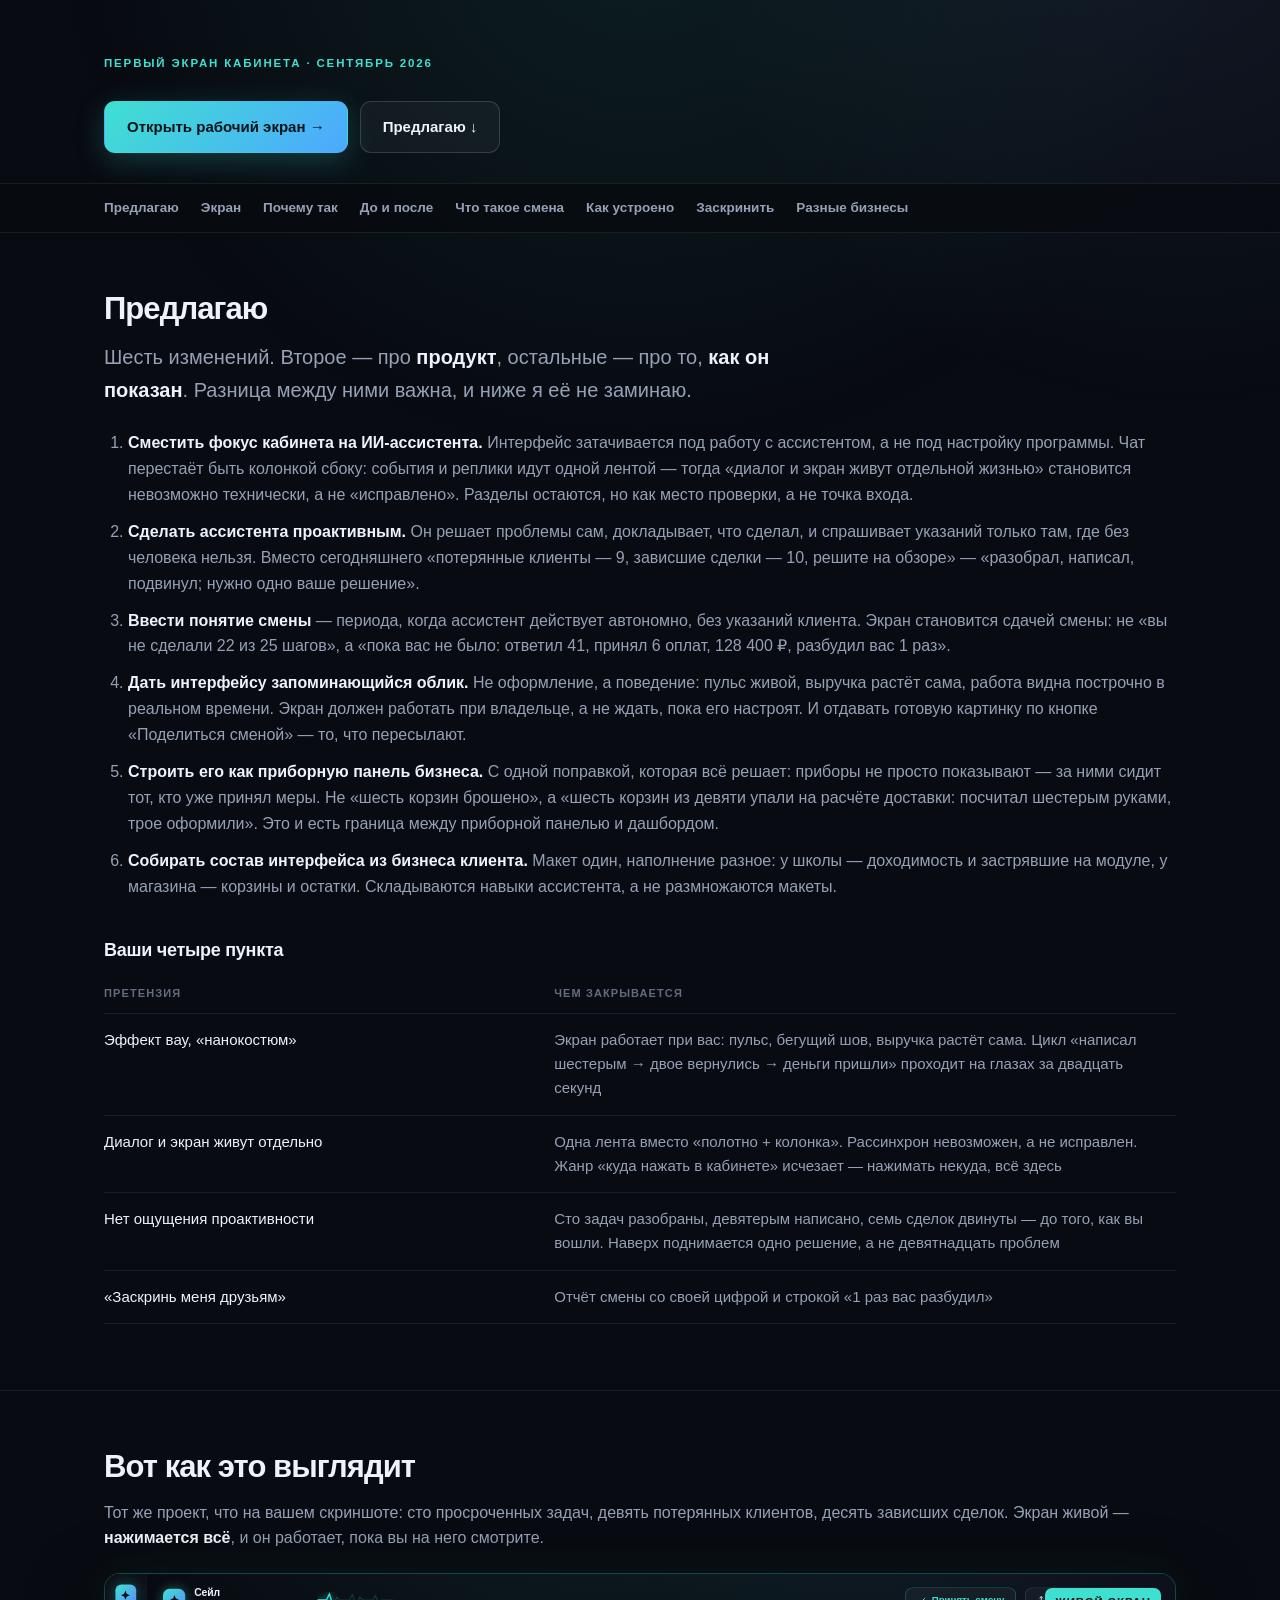
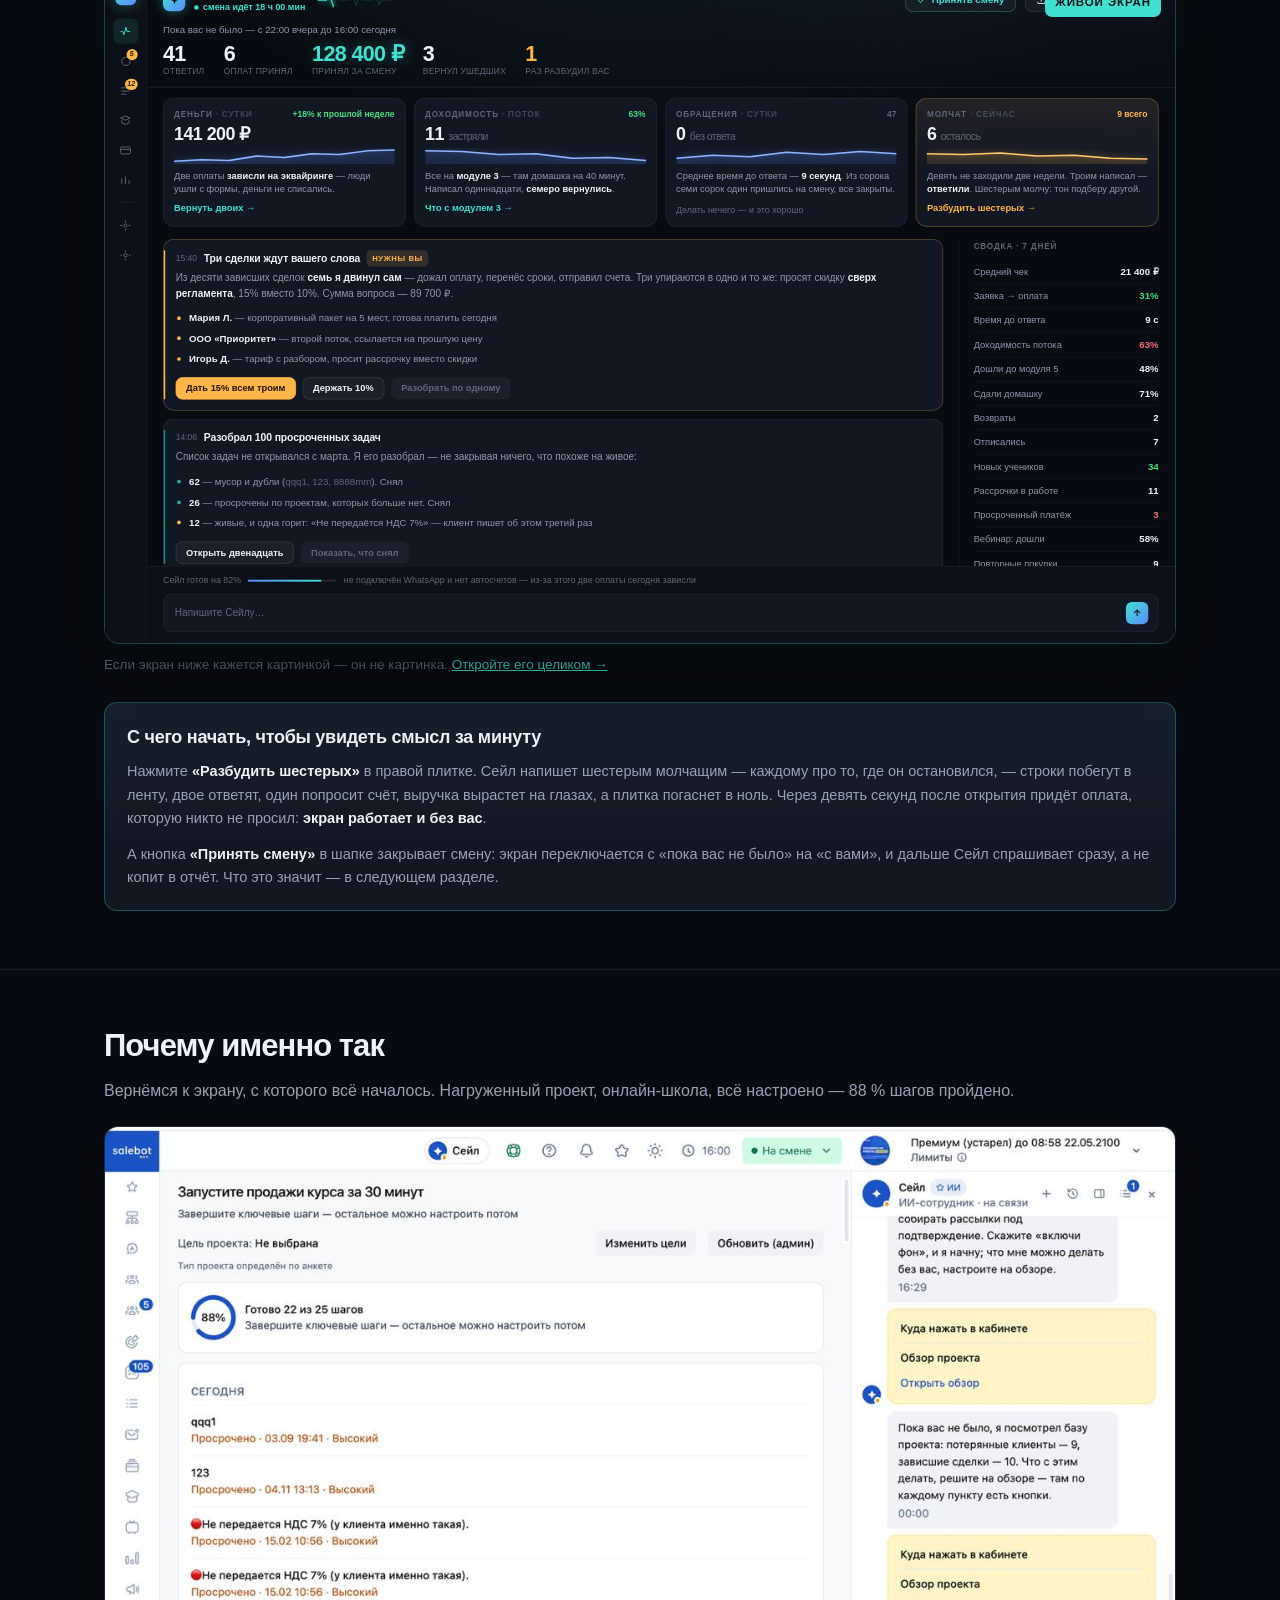
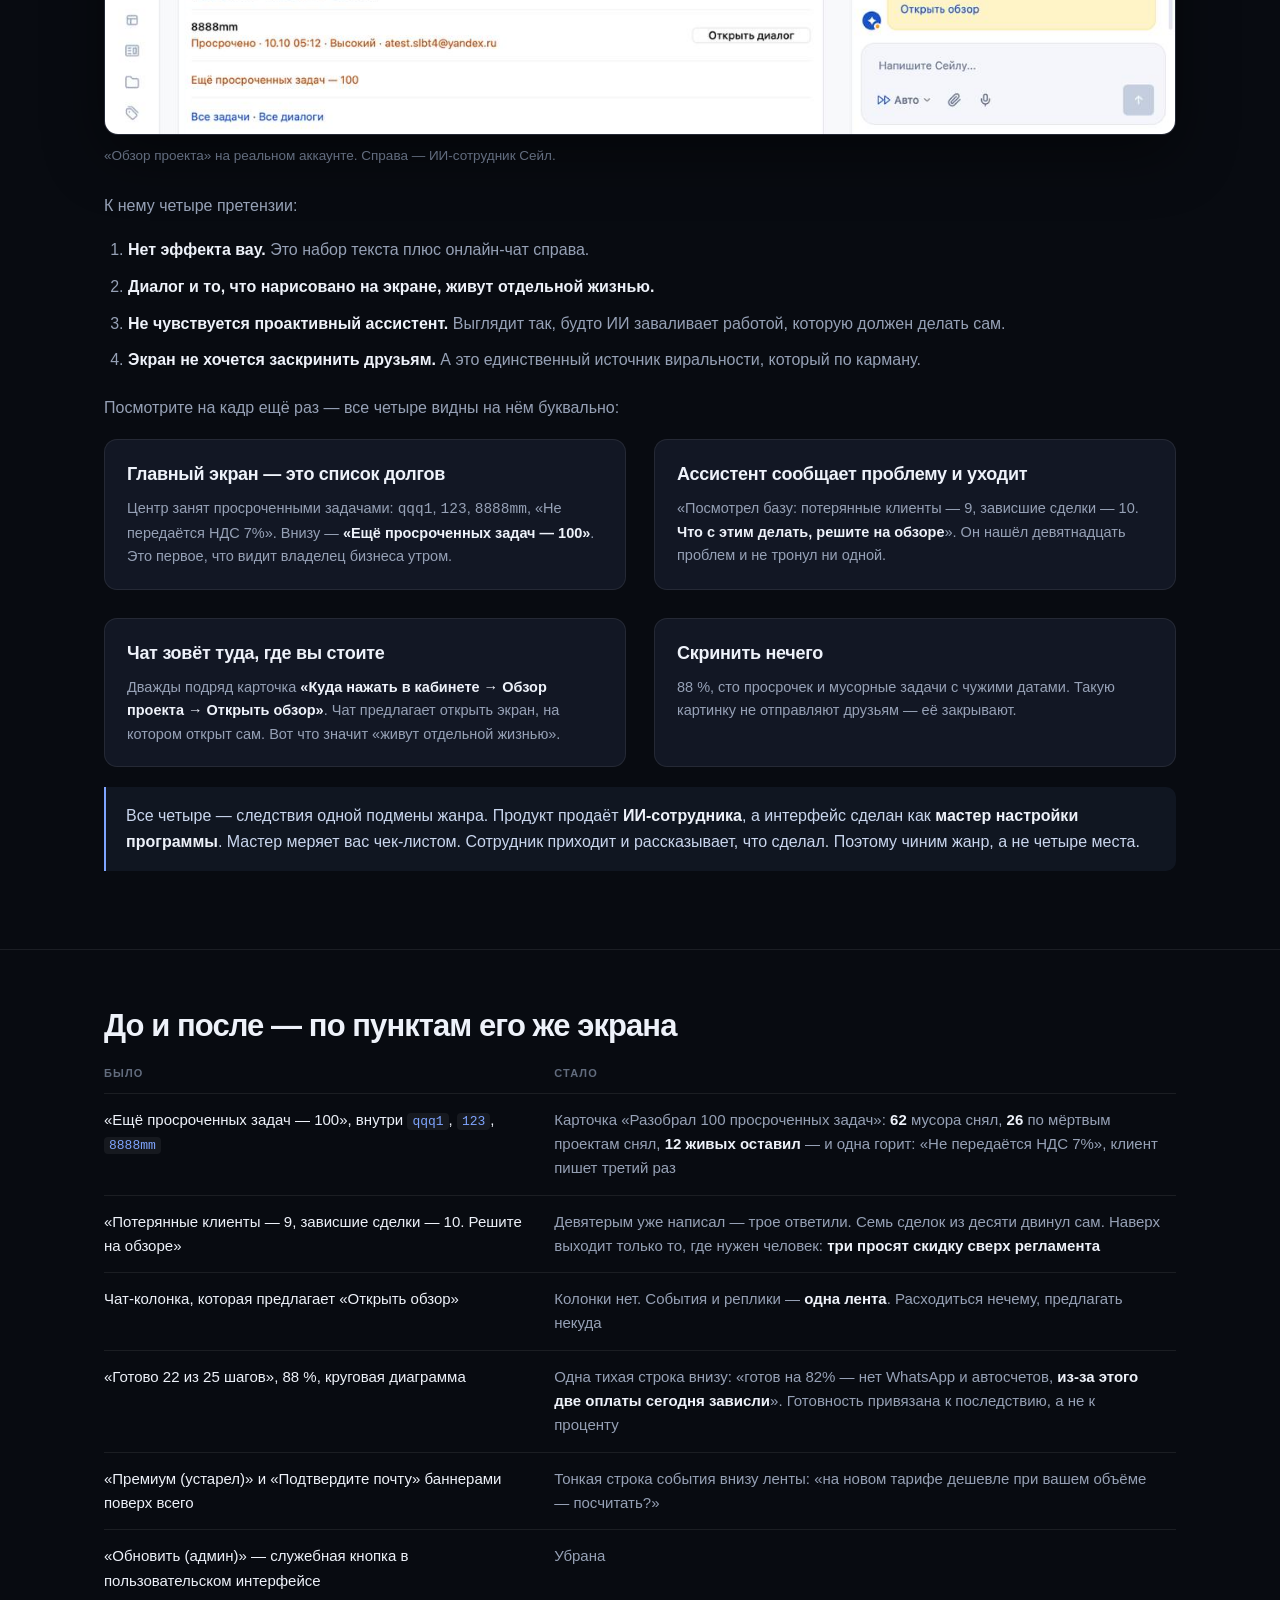
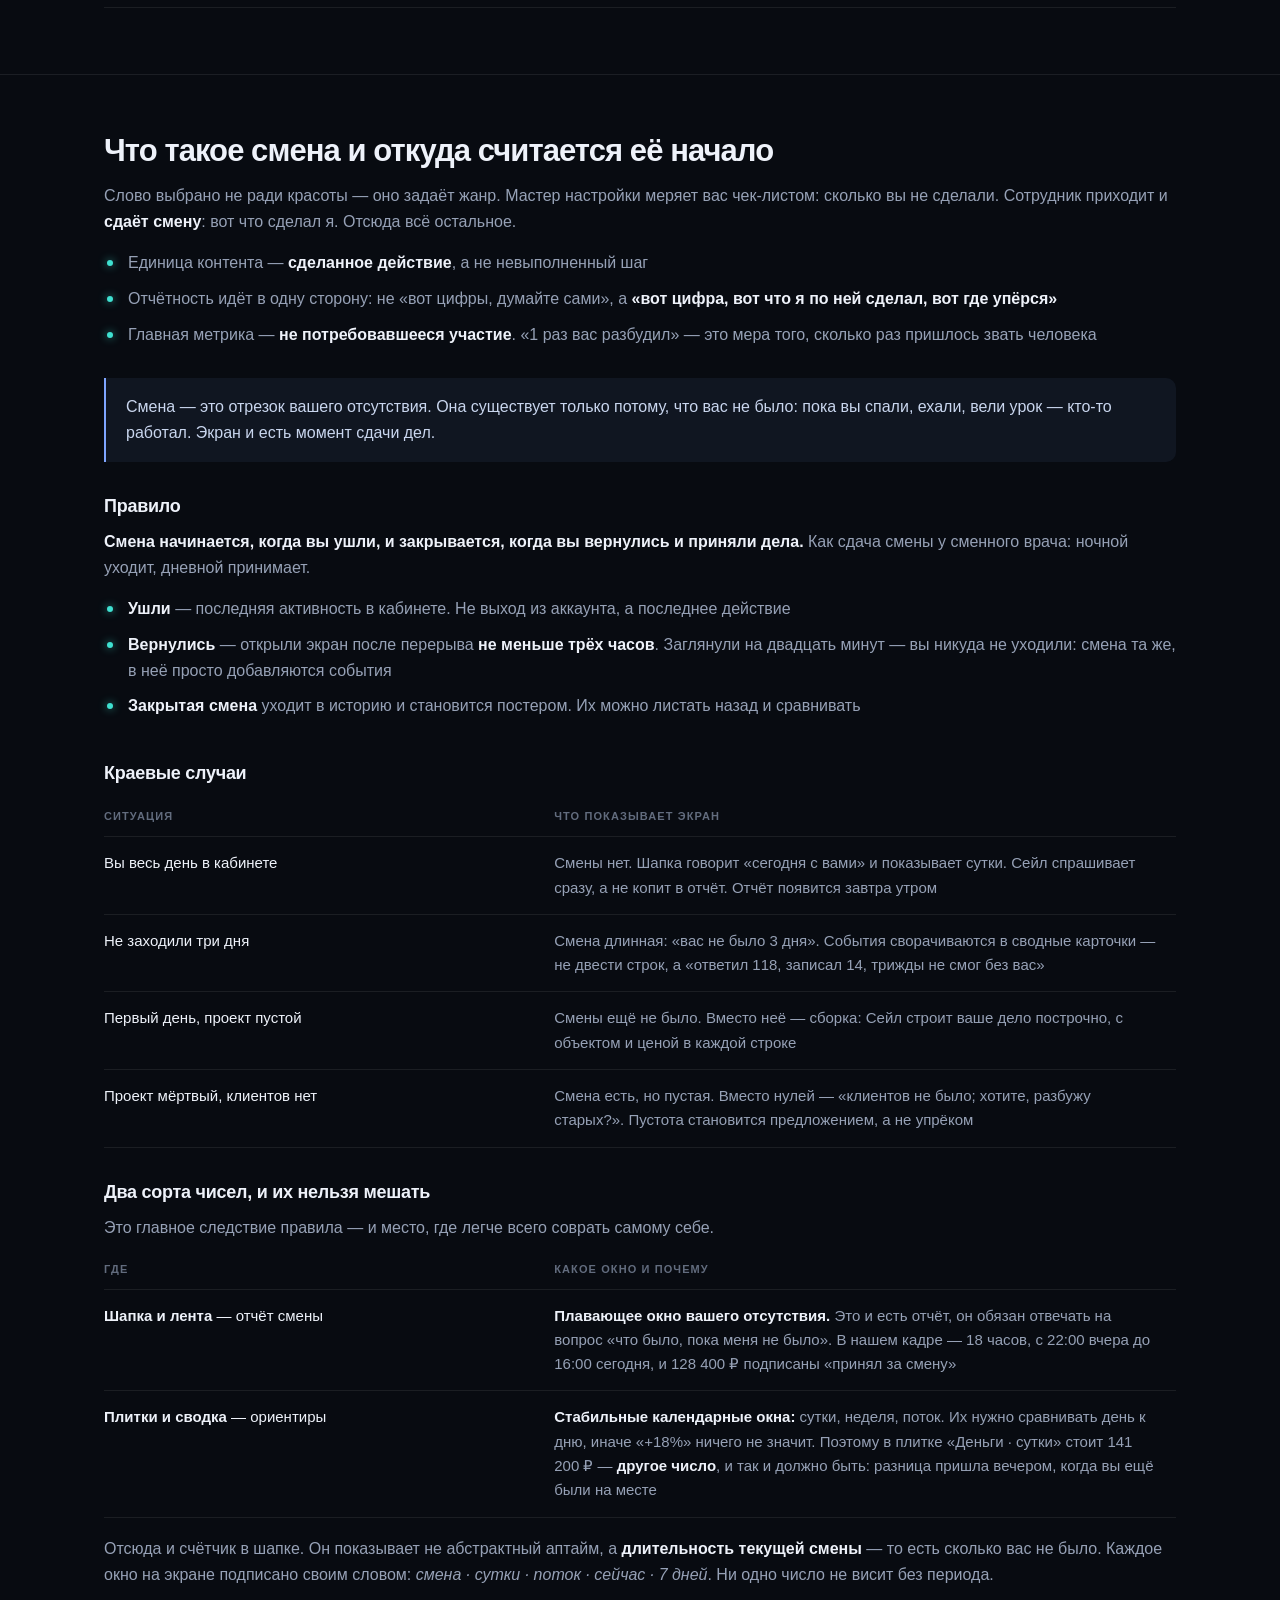
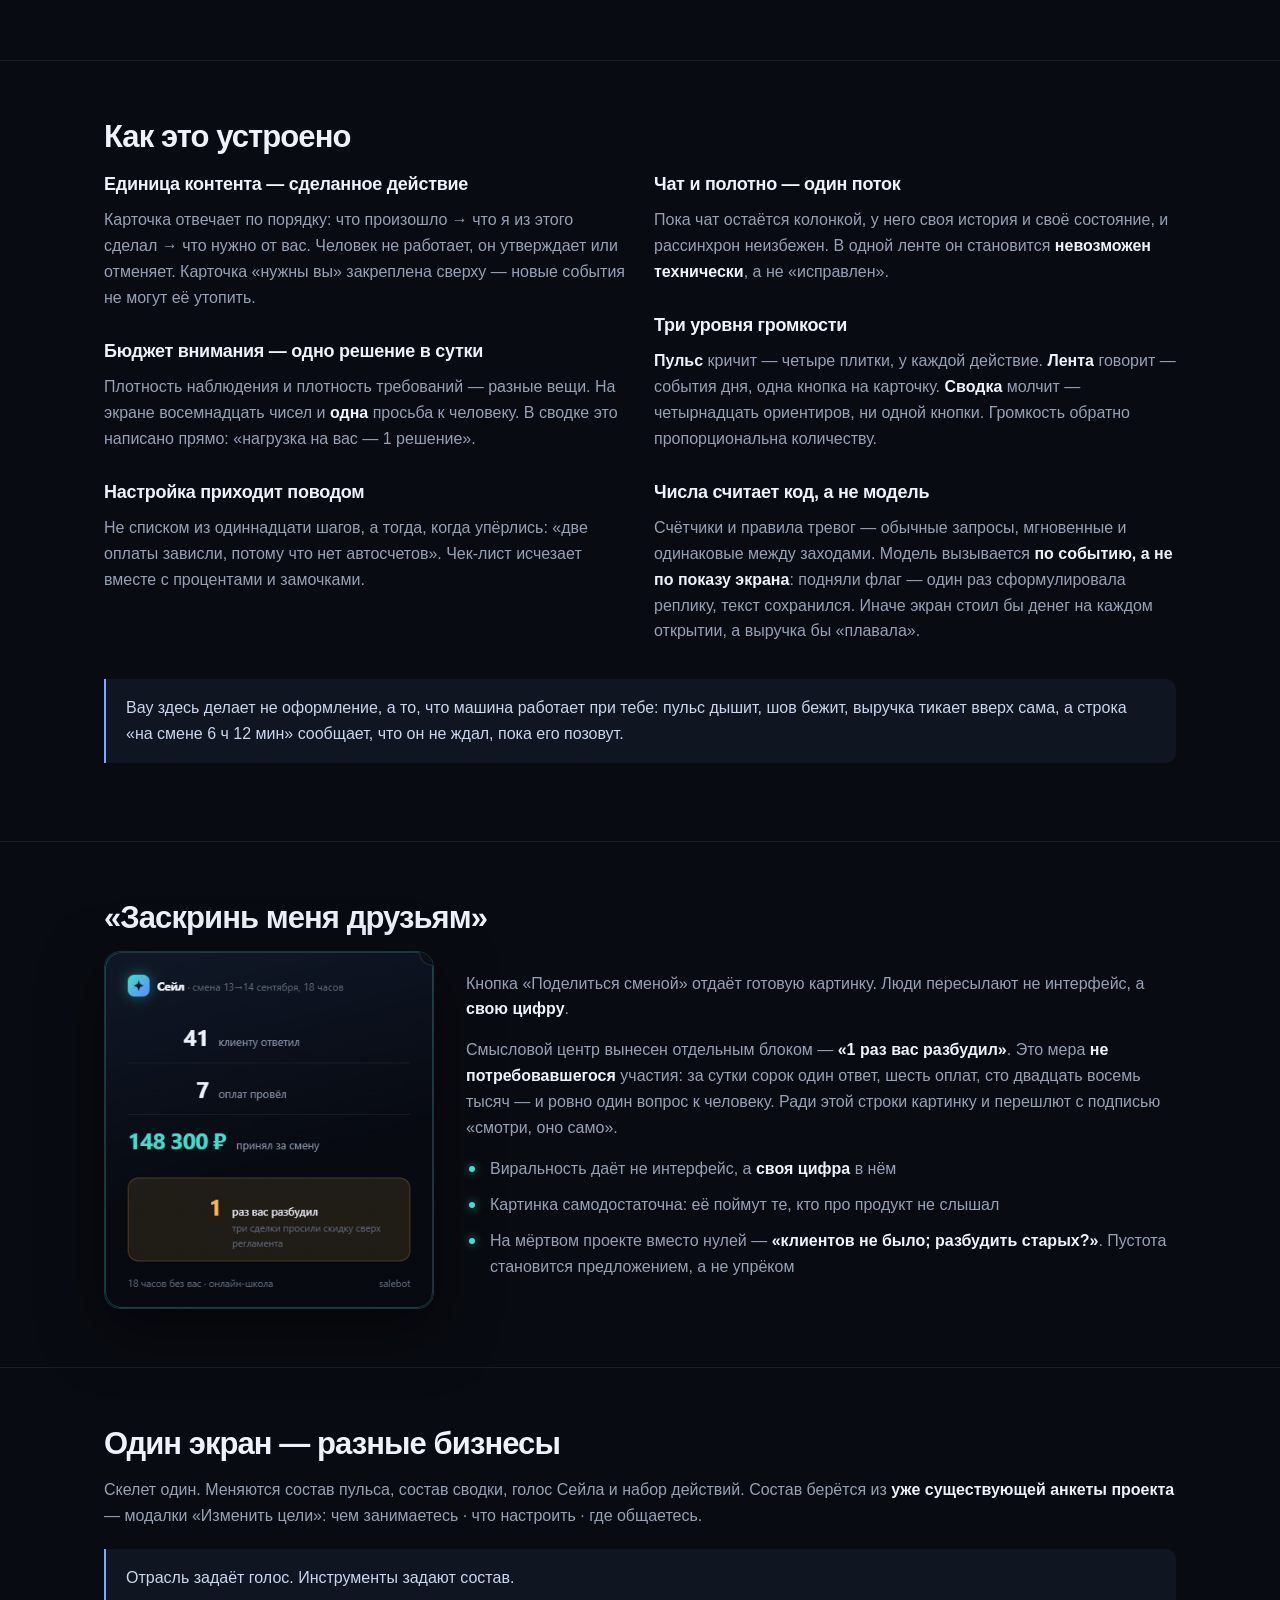
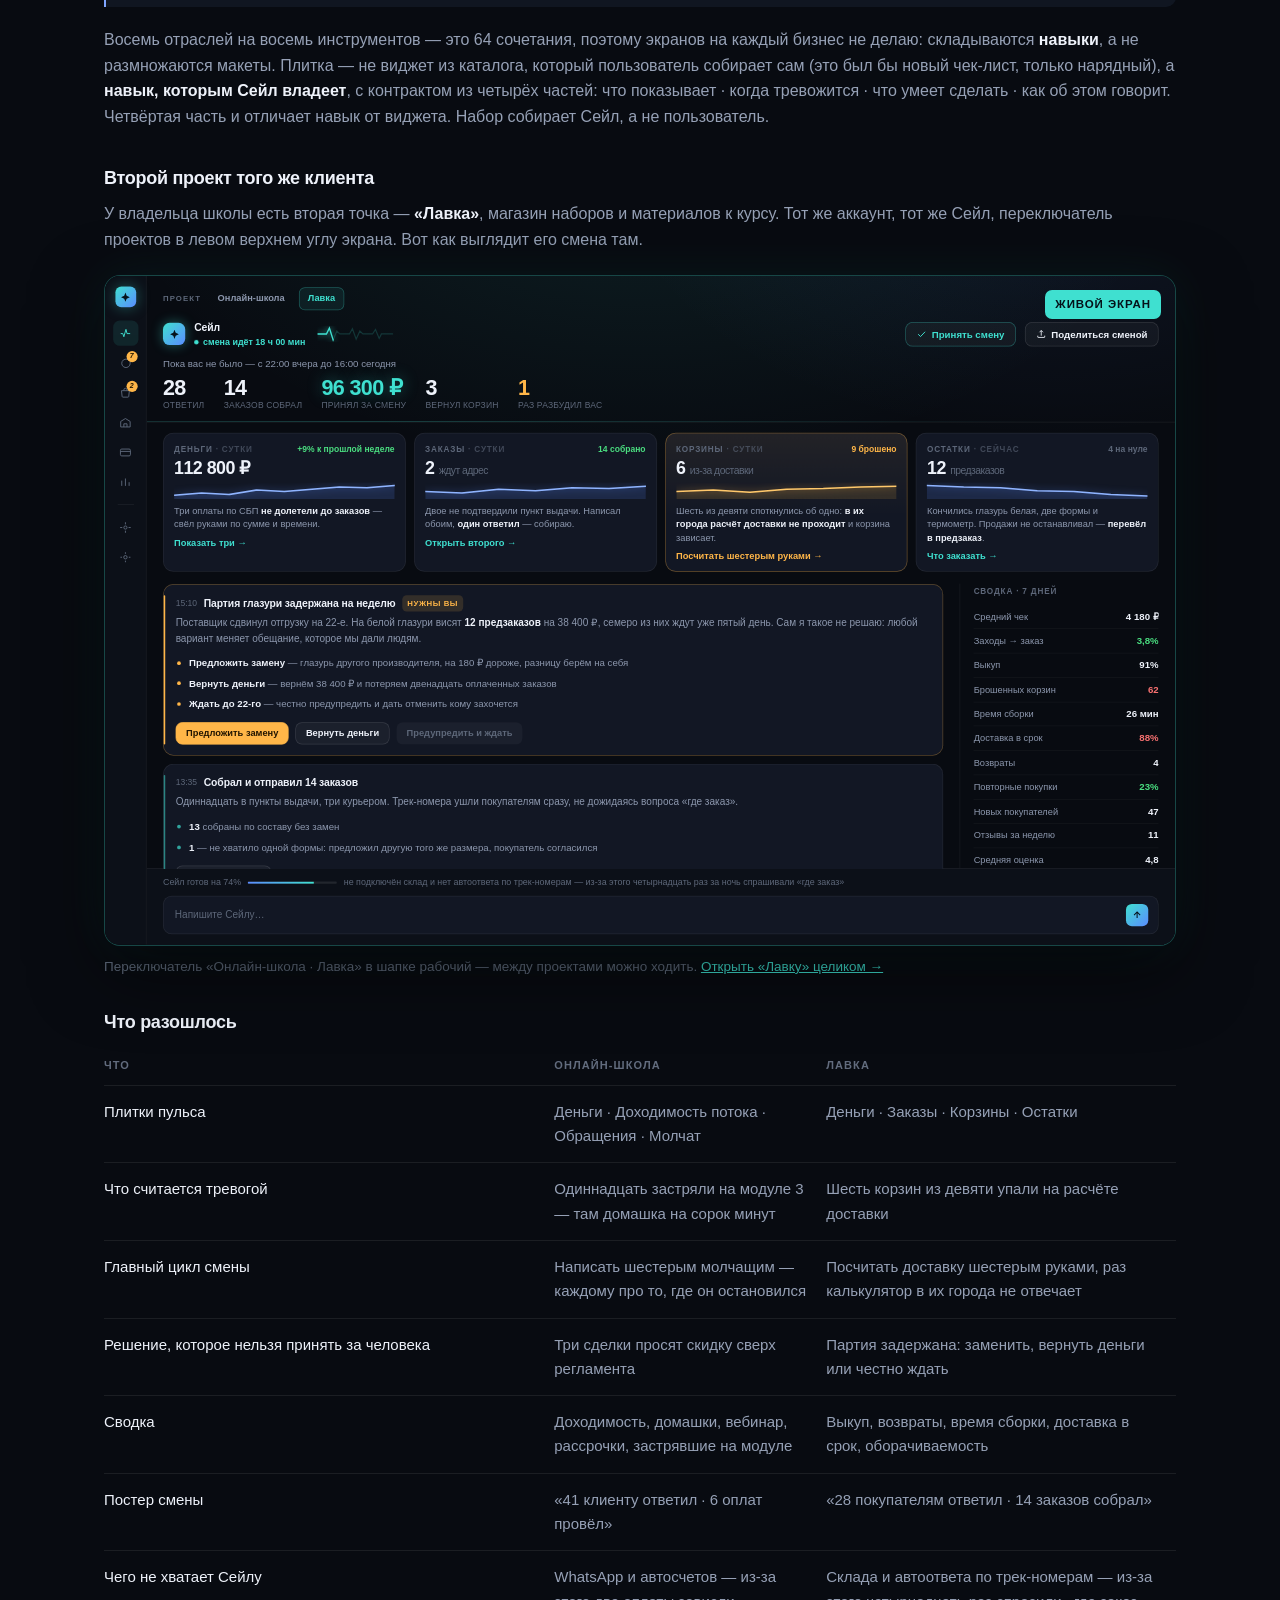
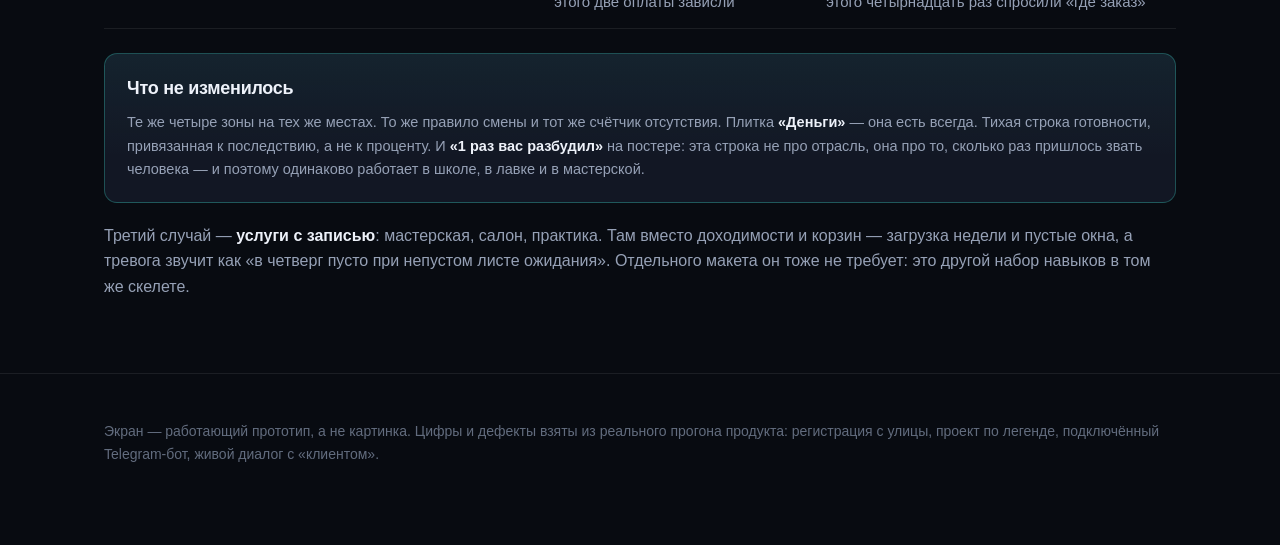
==== commit e0fb9e81: "Убраны оговорка, «Чего не трогаю» и «Что дальше» Документ заканчивается разделом «Разные бизнесы». О" ====
--- a/index.html
+++ b/index.html
@@ -68,8 +68,6 @@
   .two{display:grid;grid-template-columns:1fr 1fr;gap:28px}
   .box{background:var(--surf);border:1px solid var(--line);border-radius:13px;padding:20px 22px}
   .box p{font-size:14.5px;margin:0}
-  .box.warn-note{border-color:rgba(255,182,72,.3);
-    background:linear-gradient(180deg,rgba(255,182,72,.06),transparent 70%),var(--surf)}
   .box.acc{border-color:rgba(63,224,208,.28);background:linear-gradient(180deg,rgba(63,224,208,.06),transparent 70%),var(--surf)}
 
   table{border-collapse:collapse;width:100%;margin:20px 0 8px;font-size:15px}
@@ -132,8 +130,6 @@
   <a href="#how">Как устроено</a>
   <a href="#viral">Заскринить</a>
   <a href="#biz">Разные бизнесы</a>
-  <a href="#risks">Риски</a>
-  <a href="#next">Что дальше</a>
 </div></nav>
 
 <section id="propose"><div class="wrap">
@@ -189,14 +185,6 @@
       <td>Отчёт смены со своей цифрой и строкой «1 раз вас разбудил»</td></tr>
   </table>
 
-  <div class="box warn-note" style="margin-top:26px">
-    <h3>Одна честная оговорка</h3>
-    <p>Пункты 1 и 3–6 — это <strong>подача</strong>: те же данные, другая рамка. Недели работы,
-    риск близок к нулю. Пункт 2 — это <strong>продукт</strong>: ассистент начинает действовать
-    от имени бизнеса, и включать его надо ступенями. Порядок важен именно такой:
-    <strong>экран — это то, что делает активность приемлемой.</strong> Без него «он что-то сделал»
-    читается как угроза. Разложено в «Что дальше».</p>
-  </div>
 </div></section>
 
 <section id="after"><div class="wrap">
@@ -524,97 +512,6 @@
   это другой набор навыков в том же скелете.</p>
 </div></section>
 
-<section id="risks"><div class="wrap">
-  <h2>Чего не трогаю и чего опасаюсь</h2>
-  <div class="two">
-    <div>
-      <h3>Не трогаю</h3>
-      <ul class="t">
-        <li><b>Сайдбар и разделы.</b> Ассистент их не заменяет, а приводит в них. Чат плох в работе
-        с массивом: править прайс из двадцати позиций и смотреть воронку за квартал — не его дело</li>
-        <li><b>Проверяемость.</b> Готовность принять «я всё сделал сам» держится на возможности
-        открыть и посмотреть. Поэтому «показать, что я снял» — отдельная кнопка,
-        и ничего не удалено безвозвратно</li>
-        <li><b>Функции, которых нет.</b> Всё описанное движок умеет сегодня</li>
-      </ul>
-    </div>
-    <div>
-      <h3>Риски, которые вижу сам</h3>
-      <ul class="t">
-        <li><b>Пропадает ощущение «когда я закончил».</b> Тихая строка готовности компенсирует
-        частично. Считаю приемлемым: страх «я ничего не сделал» вреднее неопределённости</li>
-        <li><b>Доверие к разбору.</b> Если Сейл снимет живую задачу как мусор один раз —
-        дальше не поверят ни одному его отчёту. Отсюда «снял, а не удалил» и список причин</li>
-        <li><b>Соблазн добавить десятую плитку.</b> Правило отбора надо записать явно,
-        иначе через месяц это снова дашборд</li>
-        <li><b>Тёмная тема как обязательная.</b> Светлый вариант того же экрана нужен —
-        это работа, но не переделка концепции</li>
-      </ul>
-    </div>
-  </div>
-</div></section>
-
-<section id="next"><div class="wrap">
-  <h2>Что дальше</h2>
-
-  <h3>Почему это дёшево принять</h3>
-  <p>Аргумент не «построим новое», а <strong>«половина у вас уже написана, вы это прячете»</strong>:</p>
-  <ul class="t">
-    <li>движок уже <b>действует</b> — создаёт филиалы, услуги, базу знаний, отвечает клиентам,
-    умеет ставить записи;</li>
-    <li>интонация отчёта уже написана — на нагруженном аккаунте шапка сама говорит
-    «Добрый вечер, Артур. За сутки было 2 входящих»;</li>
-    <li>фразу сдачи смены Сейл уже произносит — «<b>пока вас не было</b>, я посмотрел базу проекта»;</li>
-    <li>анкета типа бизнеса уже собирается и уже влияет на шаблоны;</li>
-    <li><b>тёмная тема у продукта уже есть и сделана целиком</b> — я не приношу чужую графику,
-    а довожу вашу собственную до выразительного состояния.</li>
-  </ul>
-
-  <h3 style="margin-top:36px">Дорожка 1 — подача</h3>
-  <p>Те же данные, другая рамка. Фронтенд и немного агрегации, риск близок к нулю.</p>
-  <ol class="q">
-    <li><b>Убрать чек-лист и баннеры с первого экрана.</b> Вычитание, а не разработка. Заодно
-    уходит плавающая шкала: за одну сессию она успевает показать 11, 5 и 10 шагов,
-    а числитель однажды уменьшается сам.</li>
-    <li><b>Поднять отчёт смены наверх.</b> Интонация уже написана — вынести её из подвала
-    и добавить строку «сколько раз я вас разбудил».</li>
-    <li><b>Слить чат и полотно в одну ленту.</b> Самая крупная часть подачи и единственная,
-    после которой рассинхрон становится невозможным.</li>
-  </ol>
-
-  <h3 style="margin-top:36px">Дорожка 2 — поведение</h3>
-  <p>Здесь ассистент начинает действовать на данных владельца и от имени бизнеса.
-  Это продуктовое решение, а не фронтенд, и включается оно <strong>ступенями</strong> —
-  каждую можно взять отдельно.</p>
-  <table>
-    <tr><th>Ступень</th><th>Что делает</th><th>Риск</th></tr>
-    <tr><td>1 · Разбирает, не трогая</td>
-      <td>Группирует сто задач, отделяет мусор от живого, показывает двенадцать</td>
-      <td>Почти нулевой</td></tr>
-    <tr><td>2 · Действует обратимо внутри системы</td>
-      <td>Снимает дубли — <strong>снимает, а не удаляет</strong>; двигает сроки;
-      сводит оплаты с заказами</td>
-      <td>Низкий, если есть «вернуть»</td></tr>
-    <tr><td>3 · Пишет наружу по вашему правилу</td>
-      <td>Молчащим, брошенным корзинам, задержанным доставкам</td>
-      <td>Средний: нужны лимиты, предпросмотр и стоп-кран</td></tr>
-    <tr><td>4 · Обещает деньгами от вашего имени</td>
-      <td>Скидки, возвраты, замены</td>
-      <td><strong>Не делать никогда.</strong> Это и есть карточка «нужны вы»</td></tr>
-  </table>
-  <p style="margin-top:16px">Первая ступень почти бесплатна и сразу снимает главную претензию:
-  экран перестаёт быть списком из ста долгов. Четвёртая не делается никогда — на ней и держится
-  строка «1 раз вас разбудил».</p>
-
-  <blockquote>Порядок важнее размера. Активность без такого экрана страшнее, чем полезнее:
-  он что-то делает, а вы узнаёте об этом из колонки, которая живёт своей жизнью.
-  Экран — это поверхность отчётности: показывает, что сделано, даёт открыть, проверить и отменить.</blockquote>
-
-  <div class="btnrow">
-    <a class="btn pri" href="screen.html">Открыть рабочий экран →</a>
-  </div>
-</div></section>
-
 <footer><div class="wrap">
   Экран — работающий прототип, а не картинка. Цифры и дефекты взяты из реального прогона
   продукта: регистрация с улицы, проект по легенде, подключённый Telegram-бот, живой диалог с «клиентом».
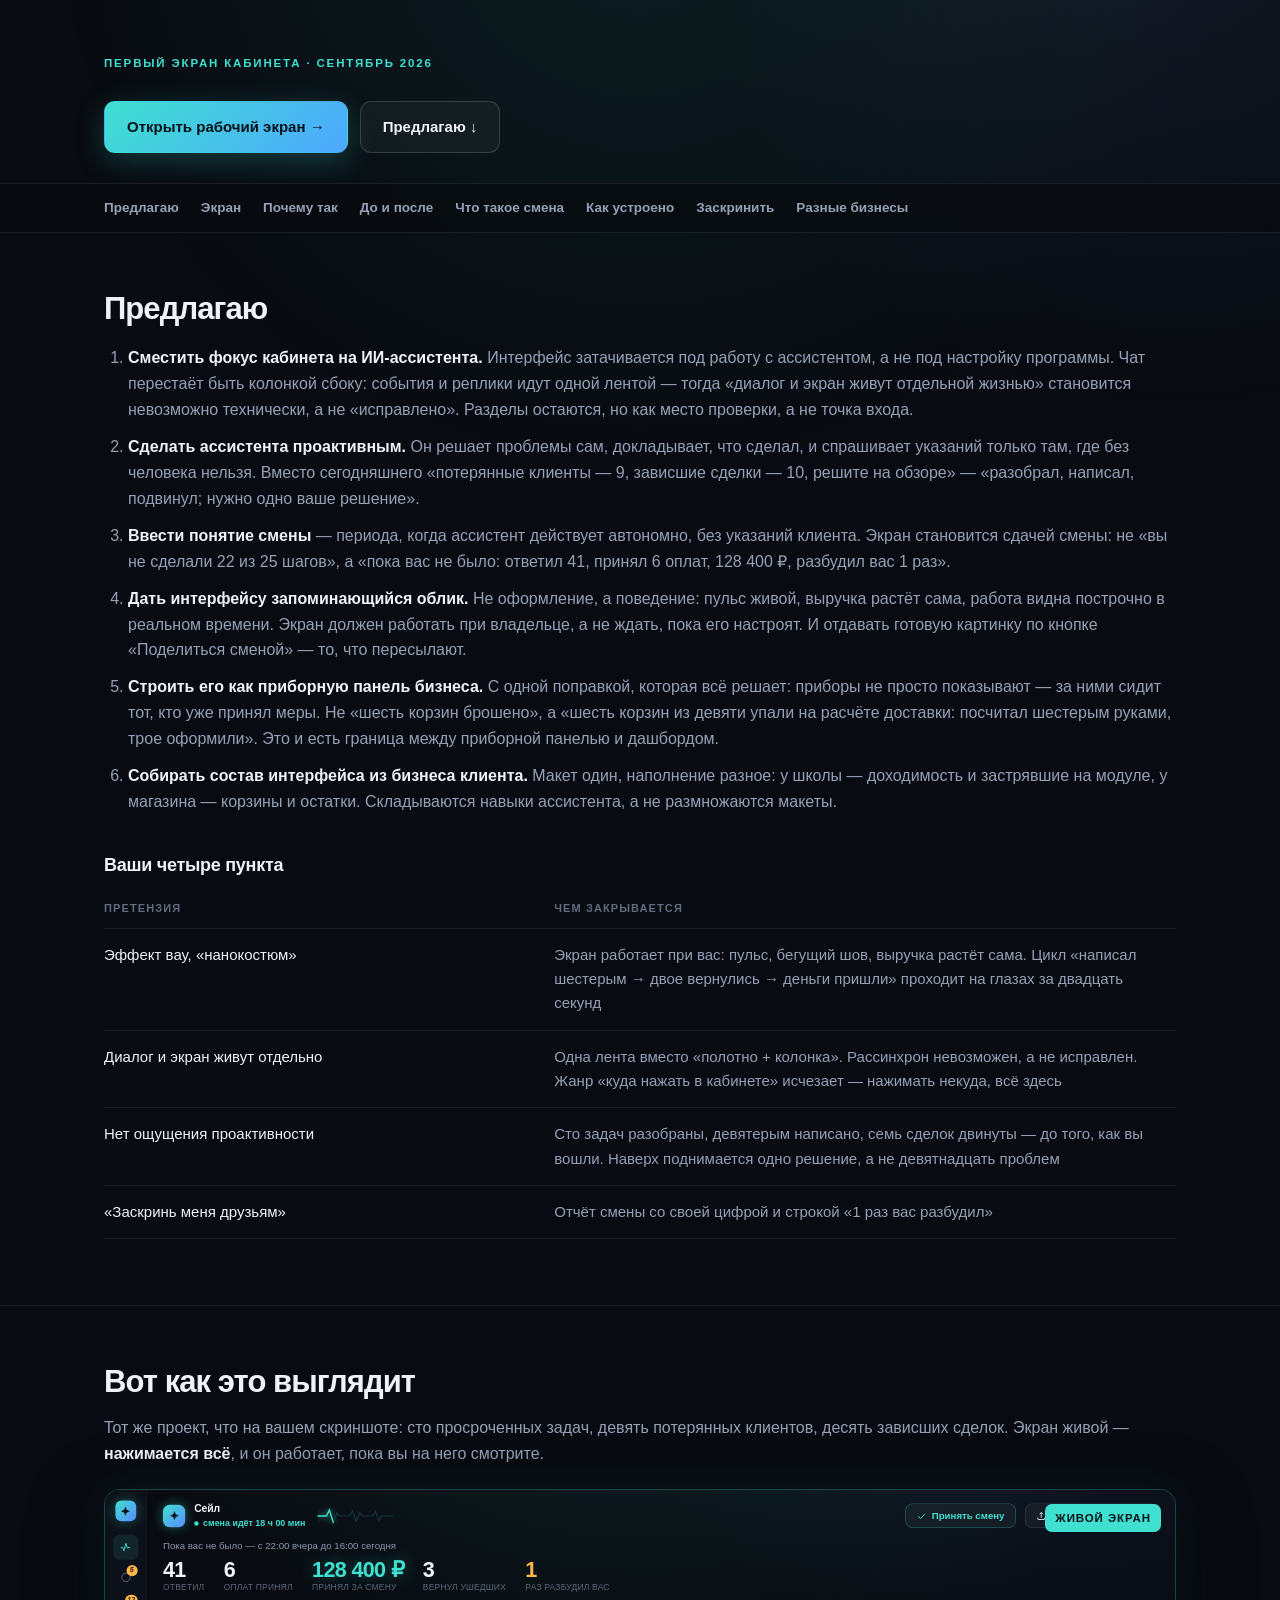
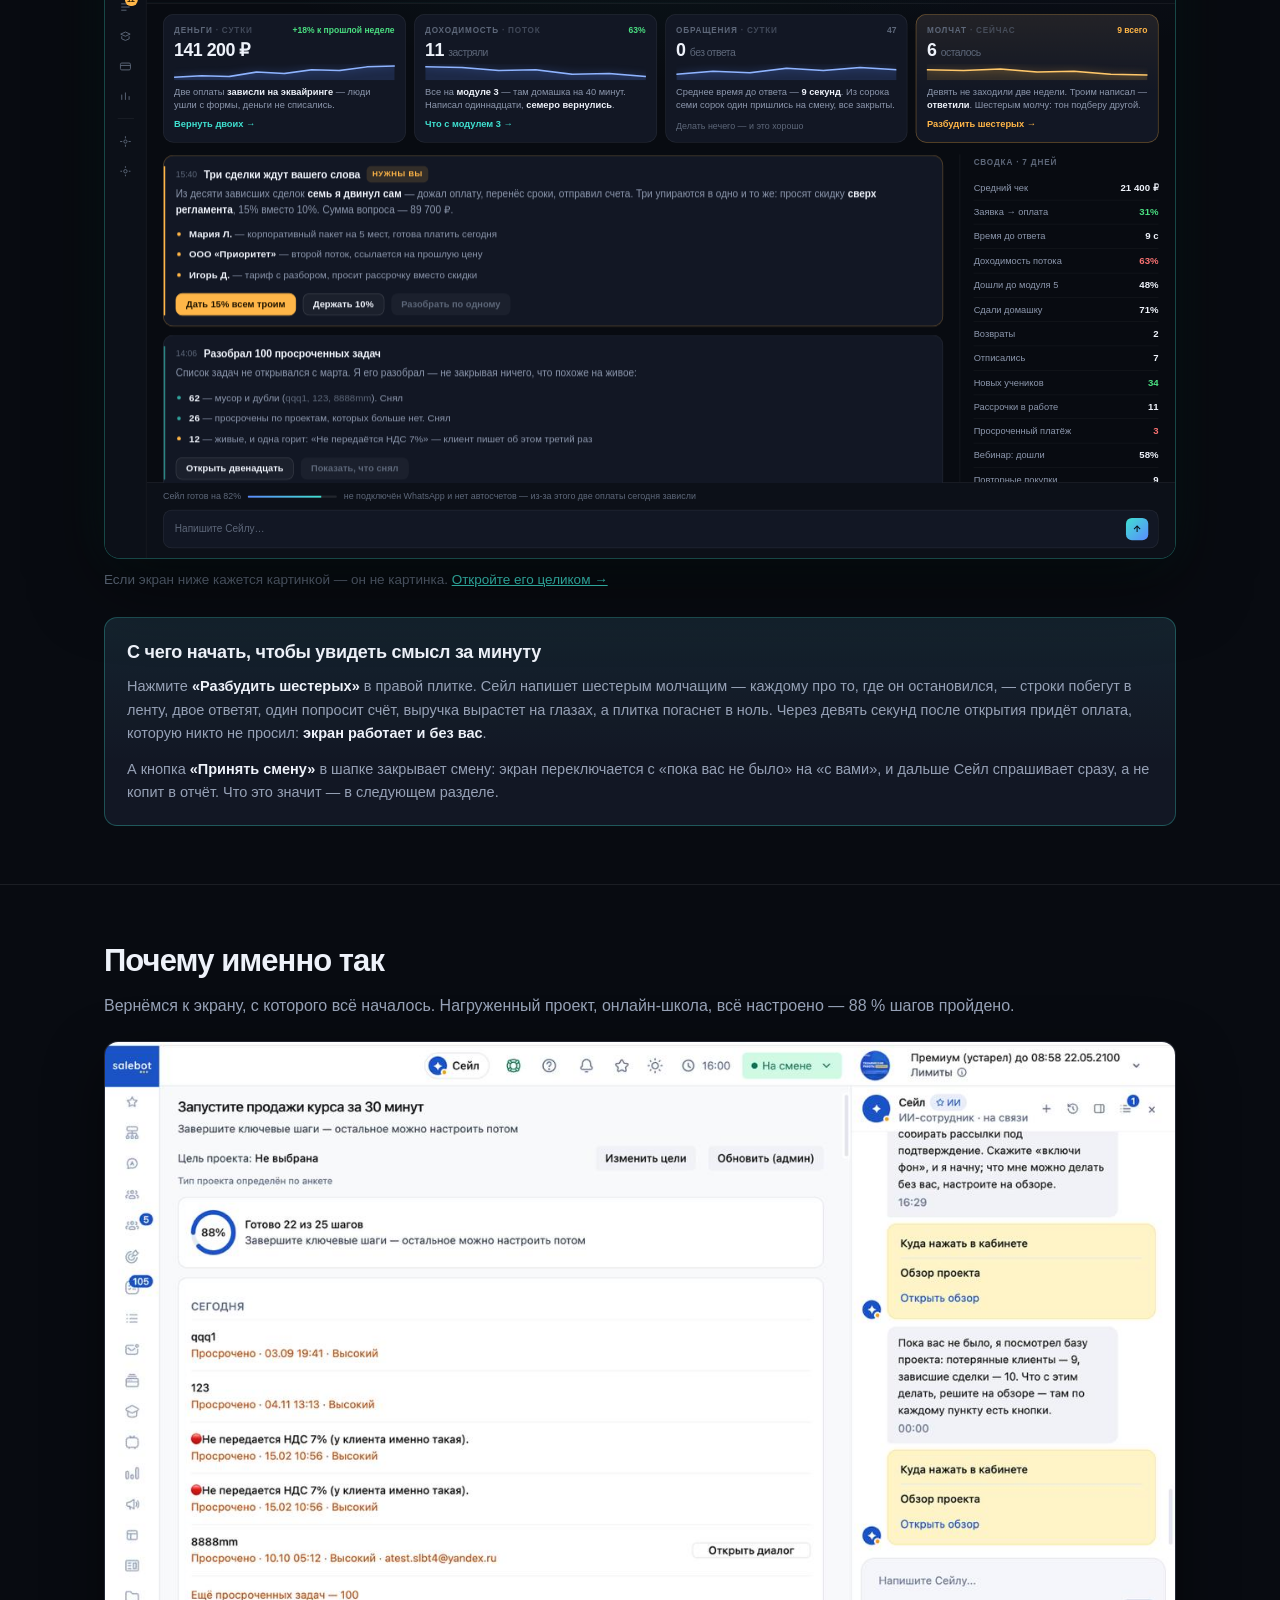
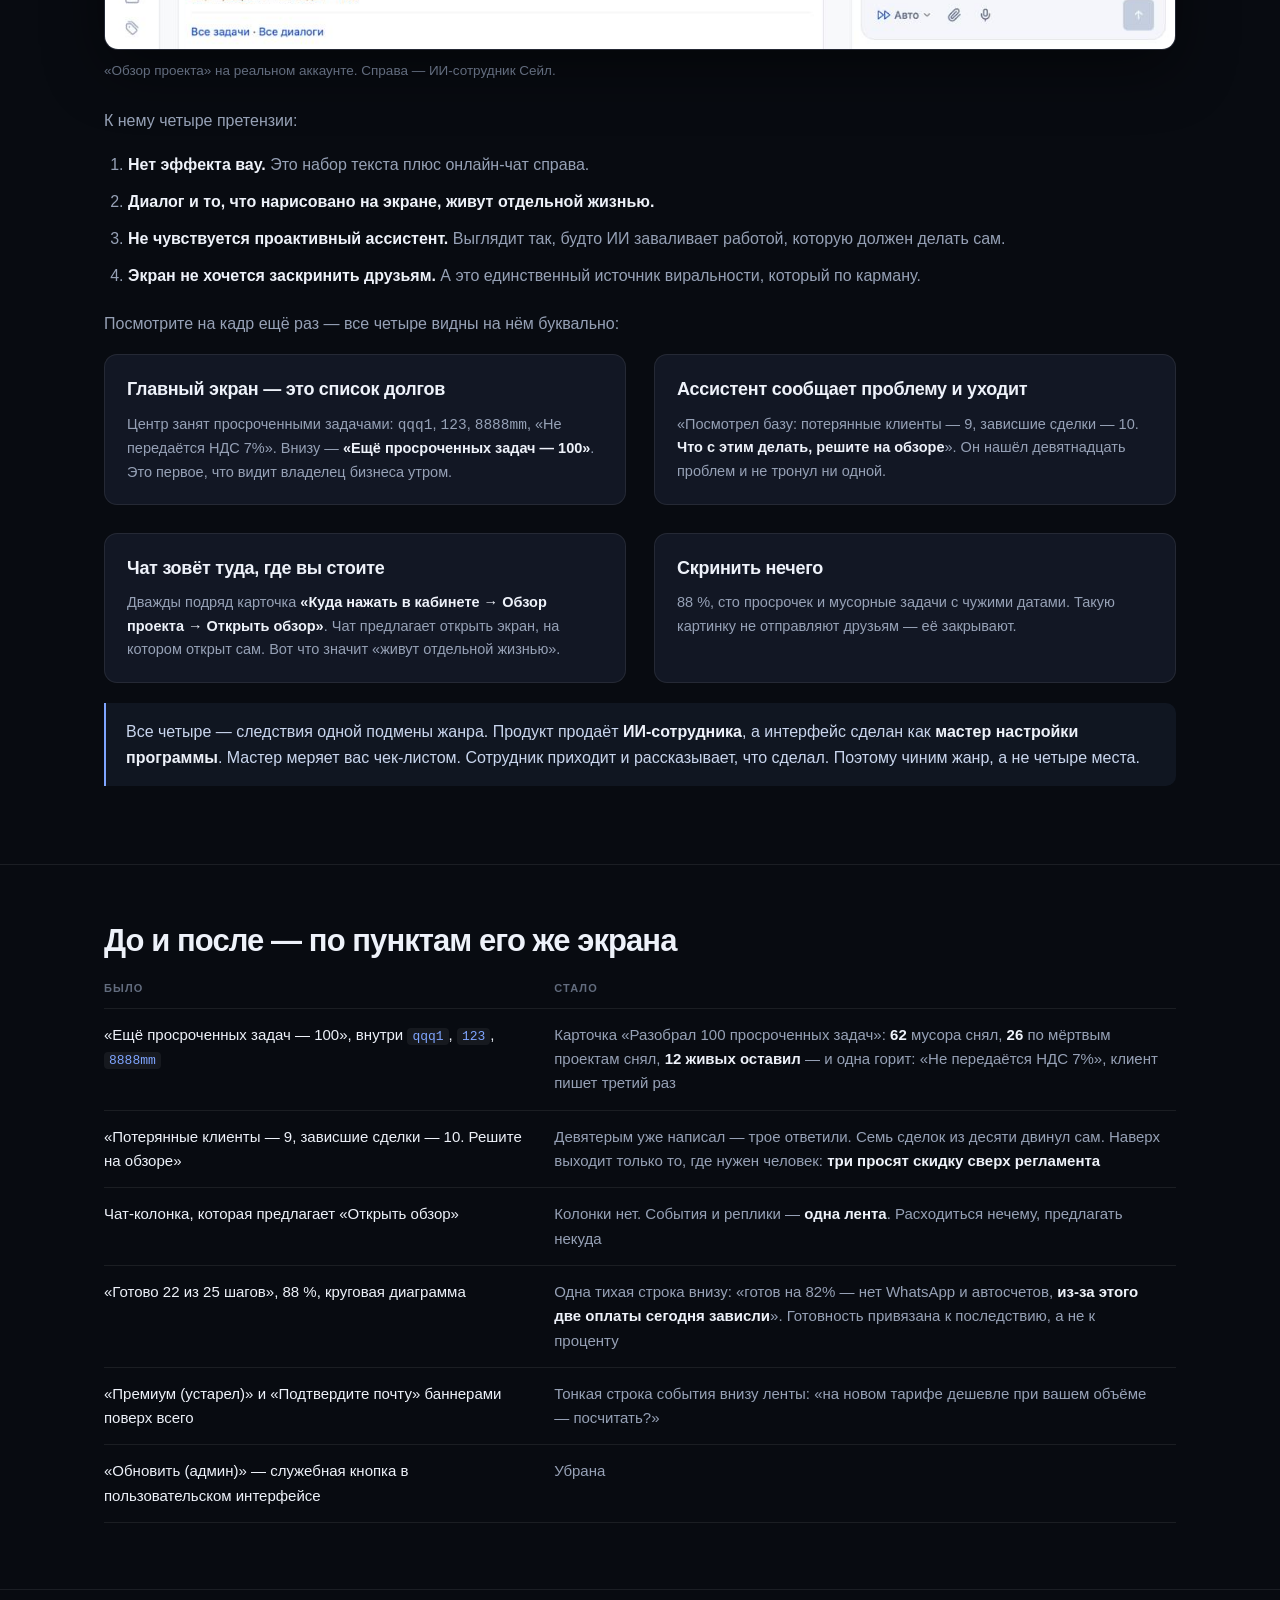
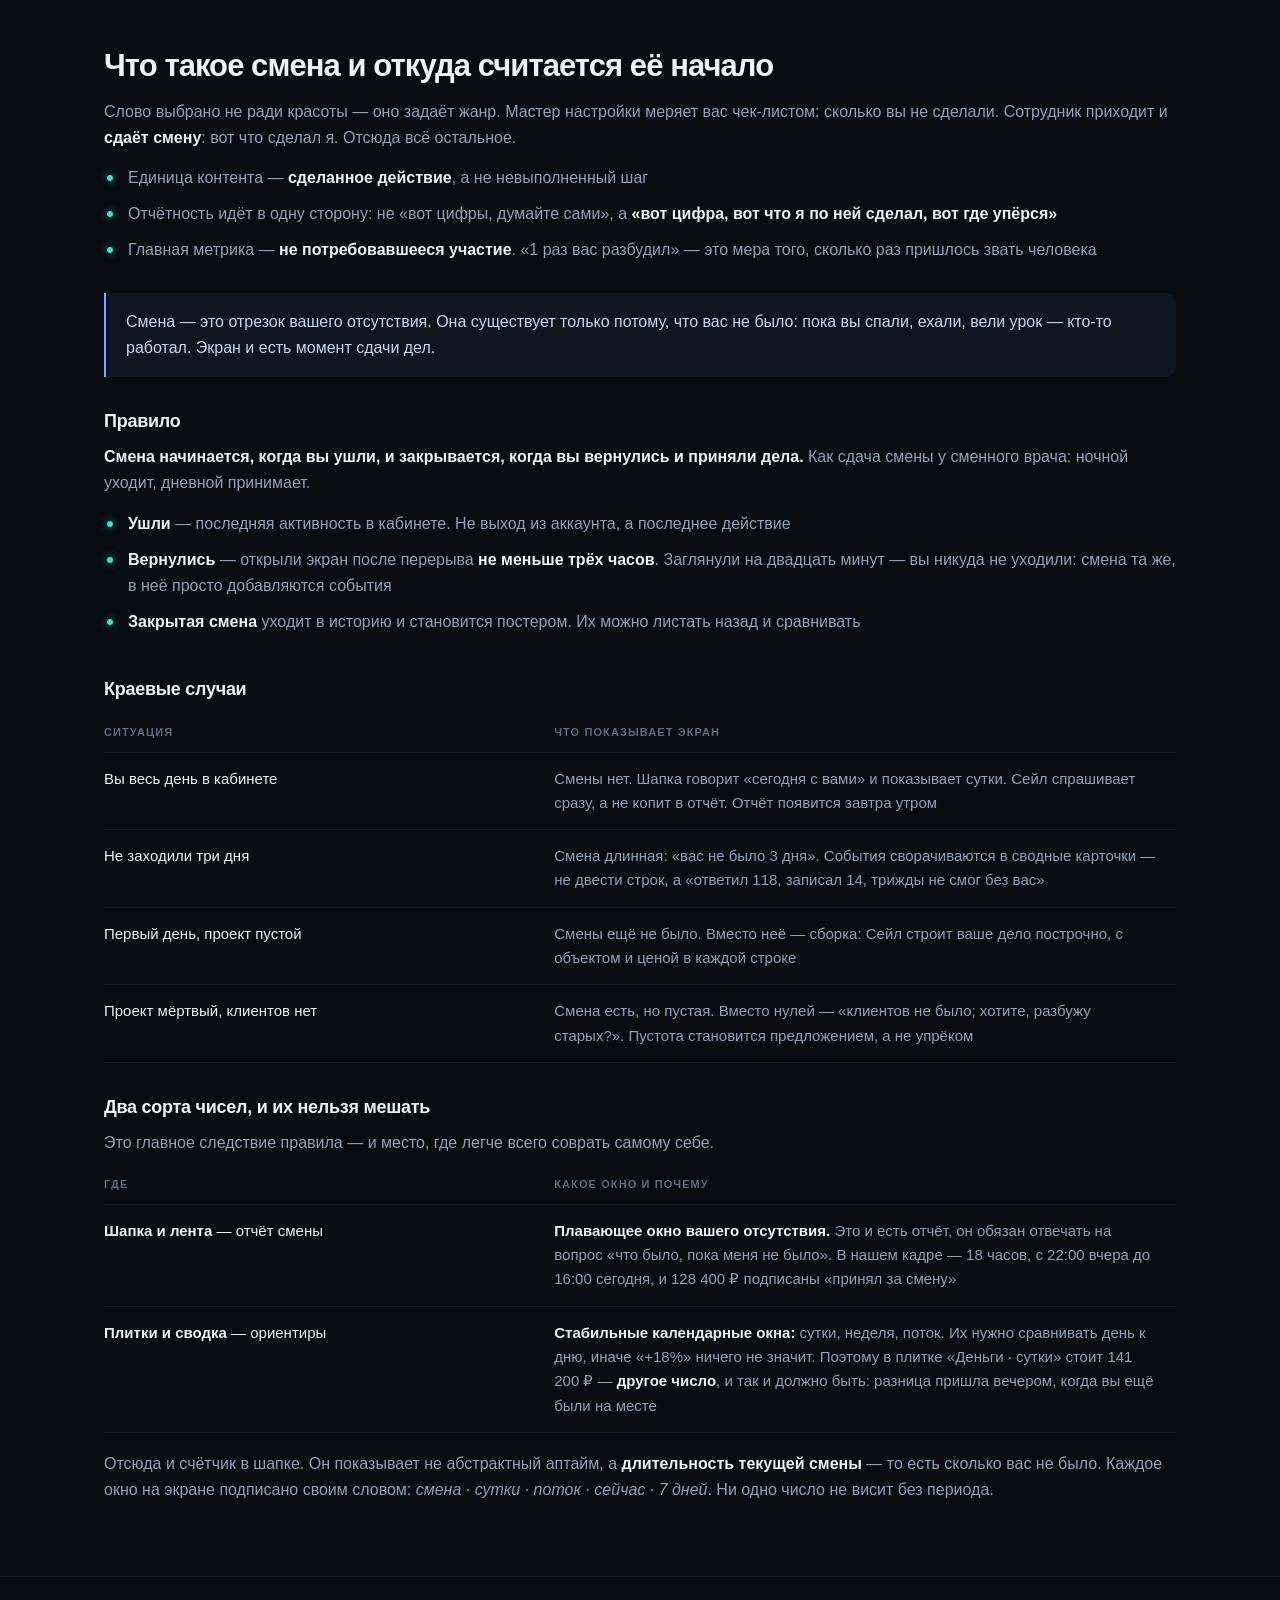
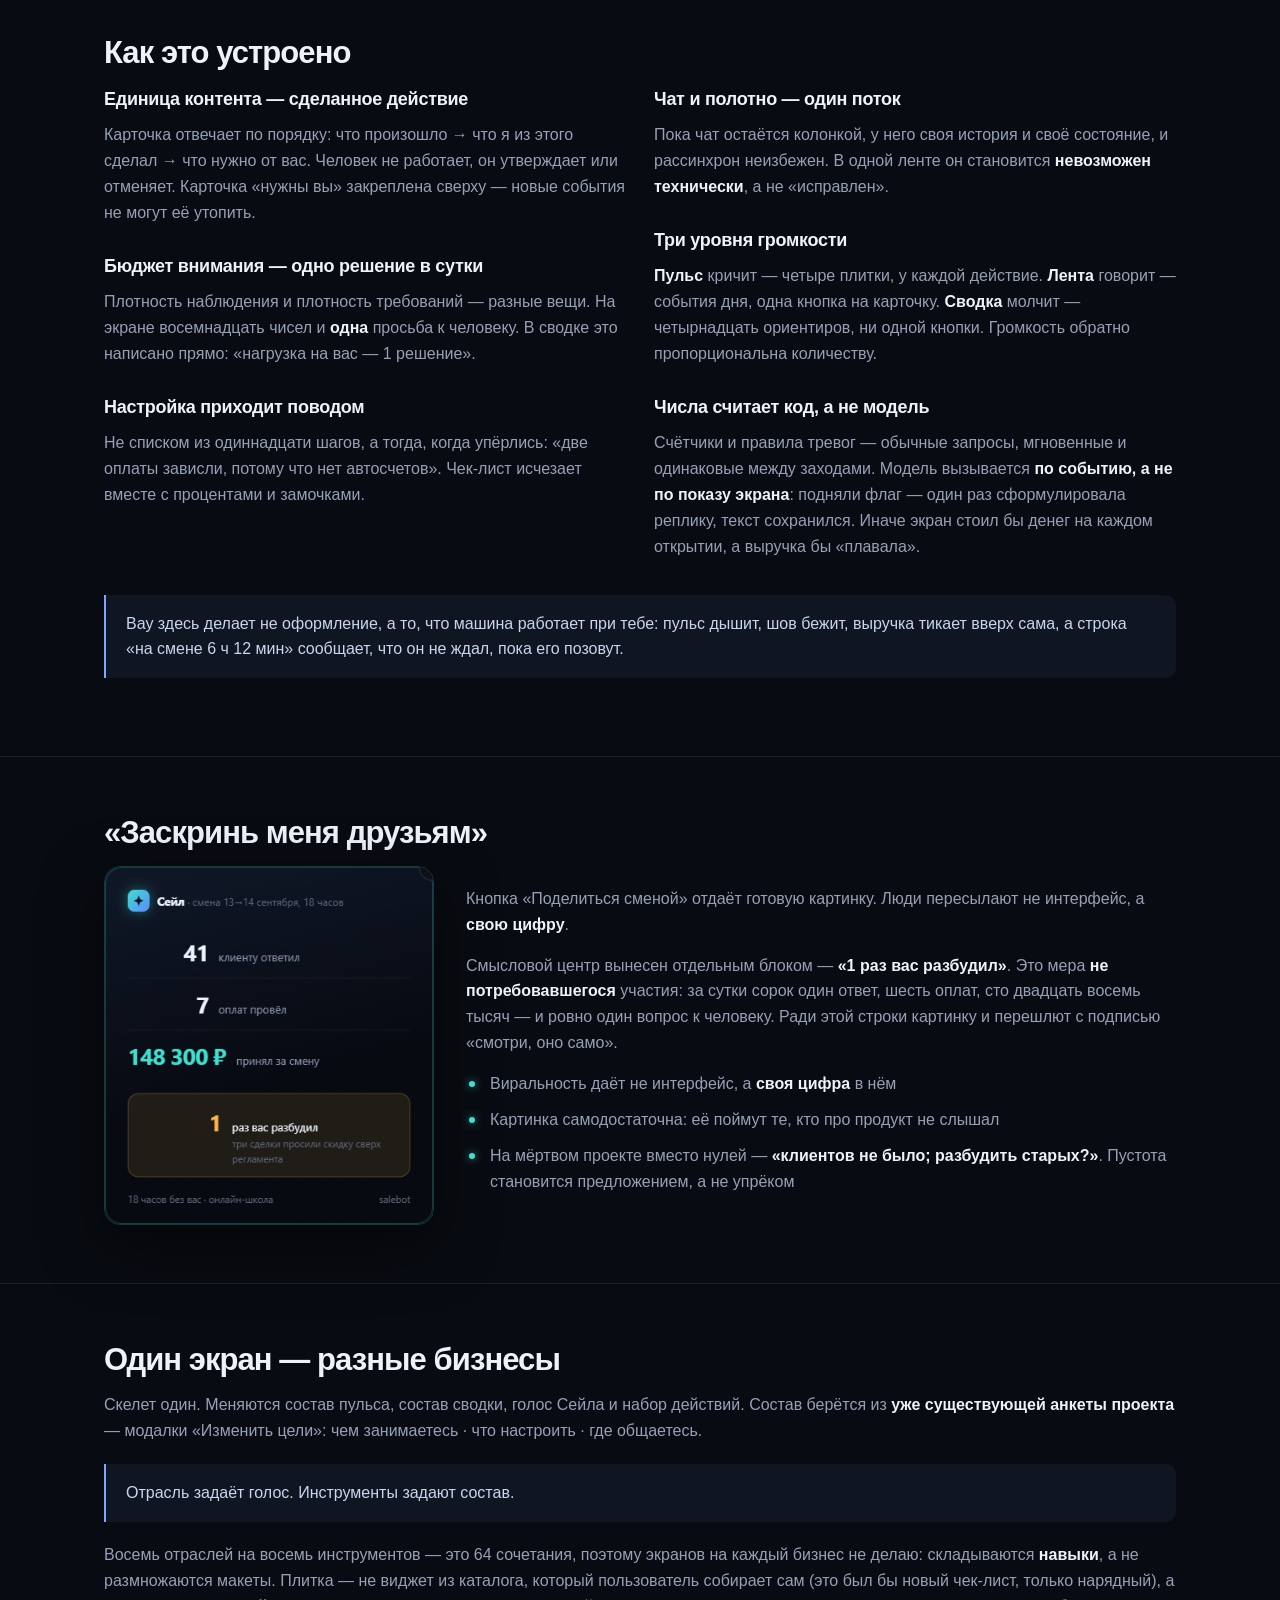
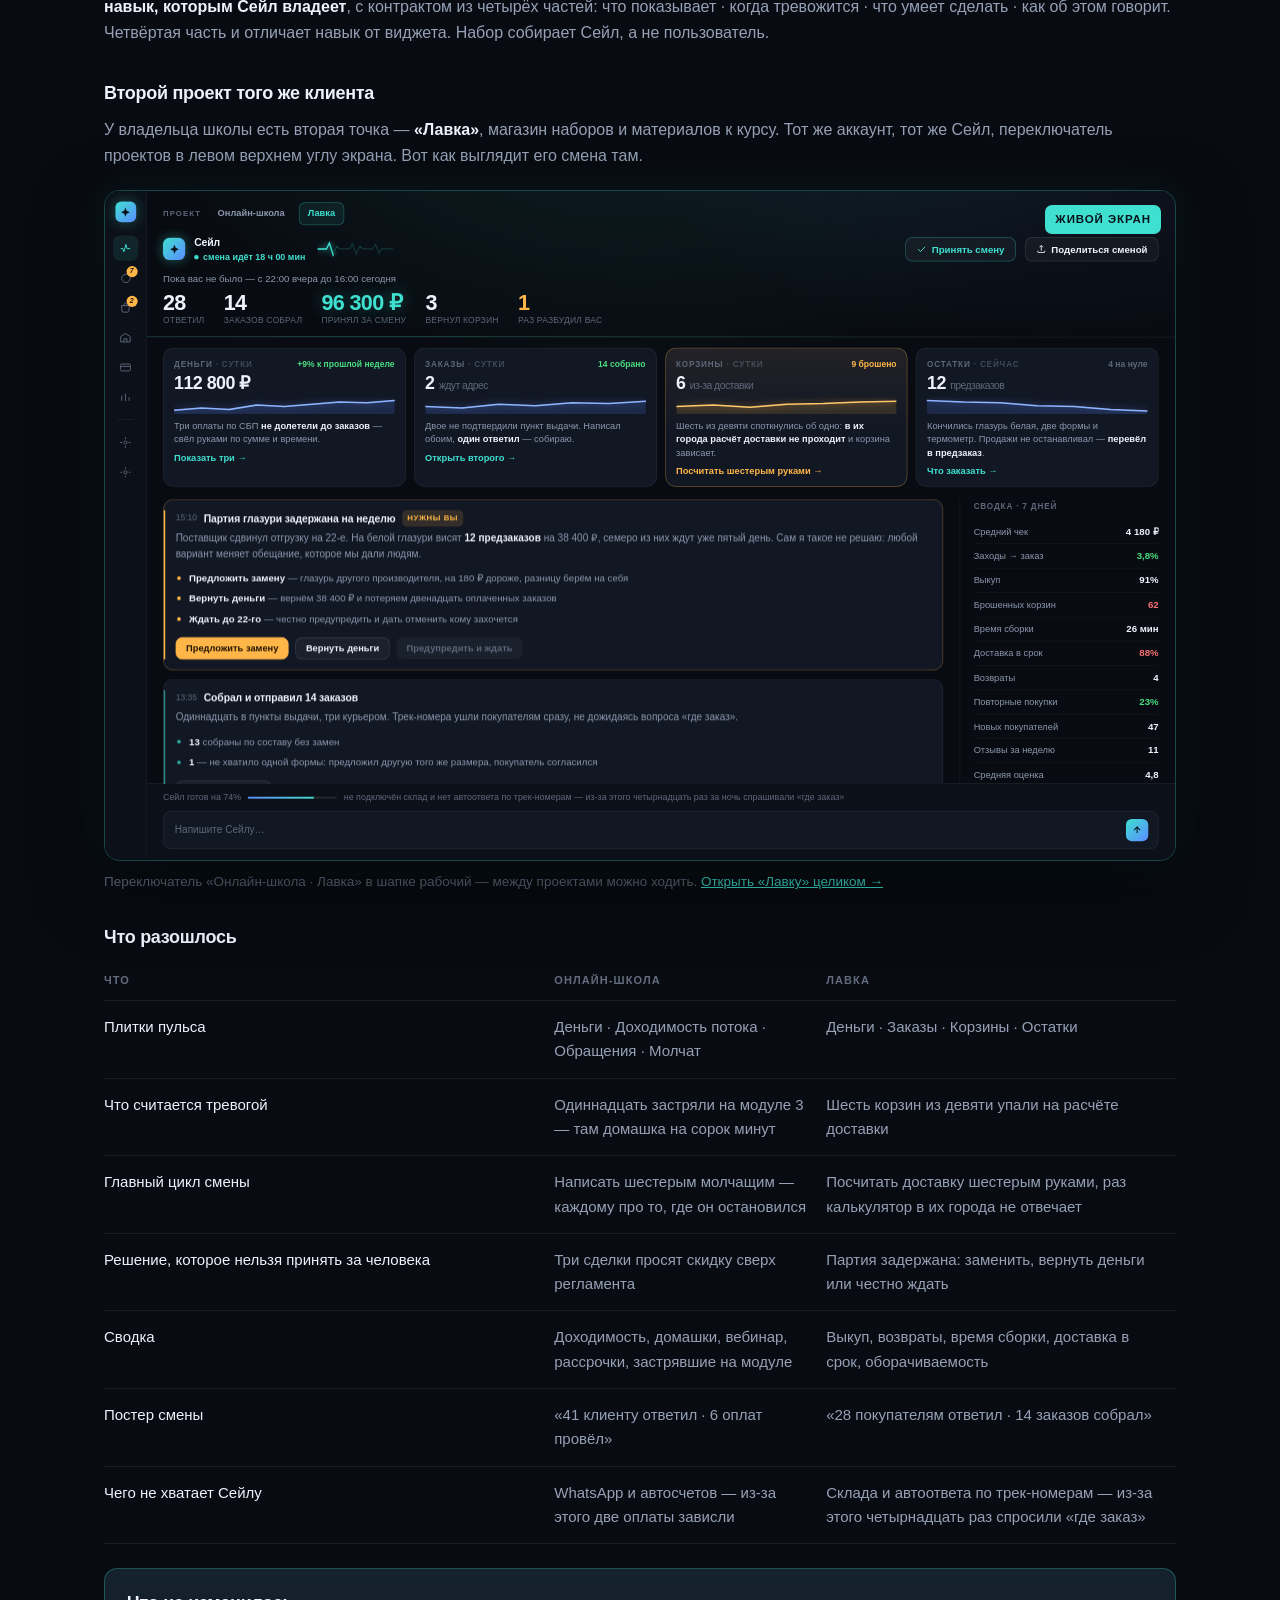
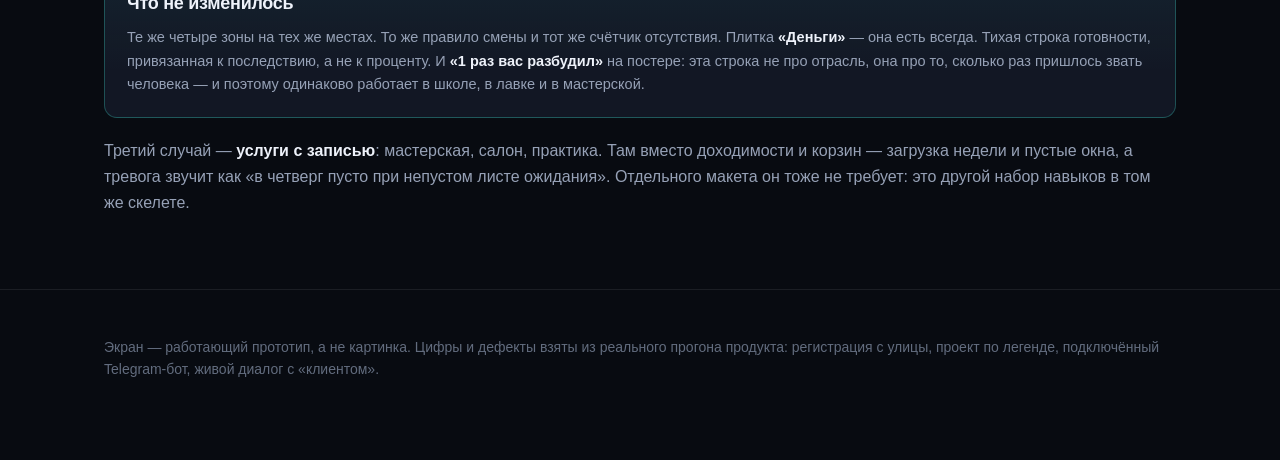
==== commit 6e719d94: "Update index.html" ====
--- a/index.html
+++ b/index.html
@@ -134,10 +134,6 @@
 
 <section id="propose"><div class="wrap">
   <h2>Предлагаю</h2>
-  <p class="lead" style="margin-bottom:24px">Шесть изменений. Второе — про <strong>продукт</strong>,
-  остальные — про то, <strong>как он показан</strong>. Разница между ними важна, и ниже
-  я её не заминаю.</p>
-
   <ol class="q">
     <li><b>Сместить фокус кабинета на ИИ-ассистента.</b> Интерфейс затачивается под работу
     с ассистентом, а не под настройку программы. Чат перестаёт быть колонкой сбоку: события
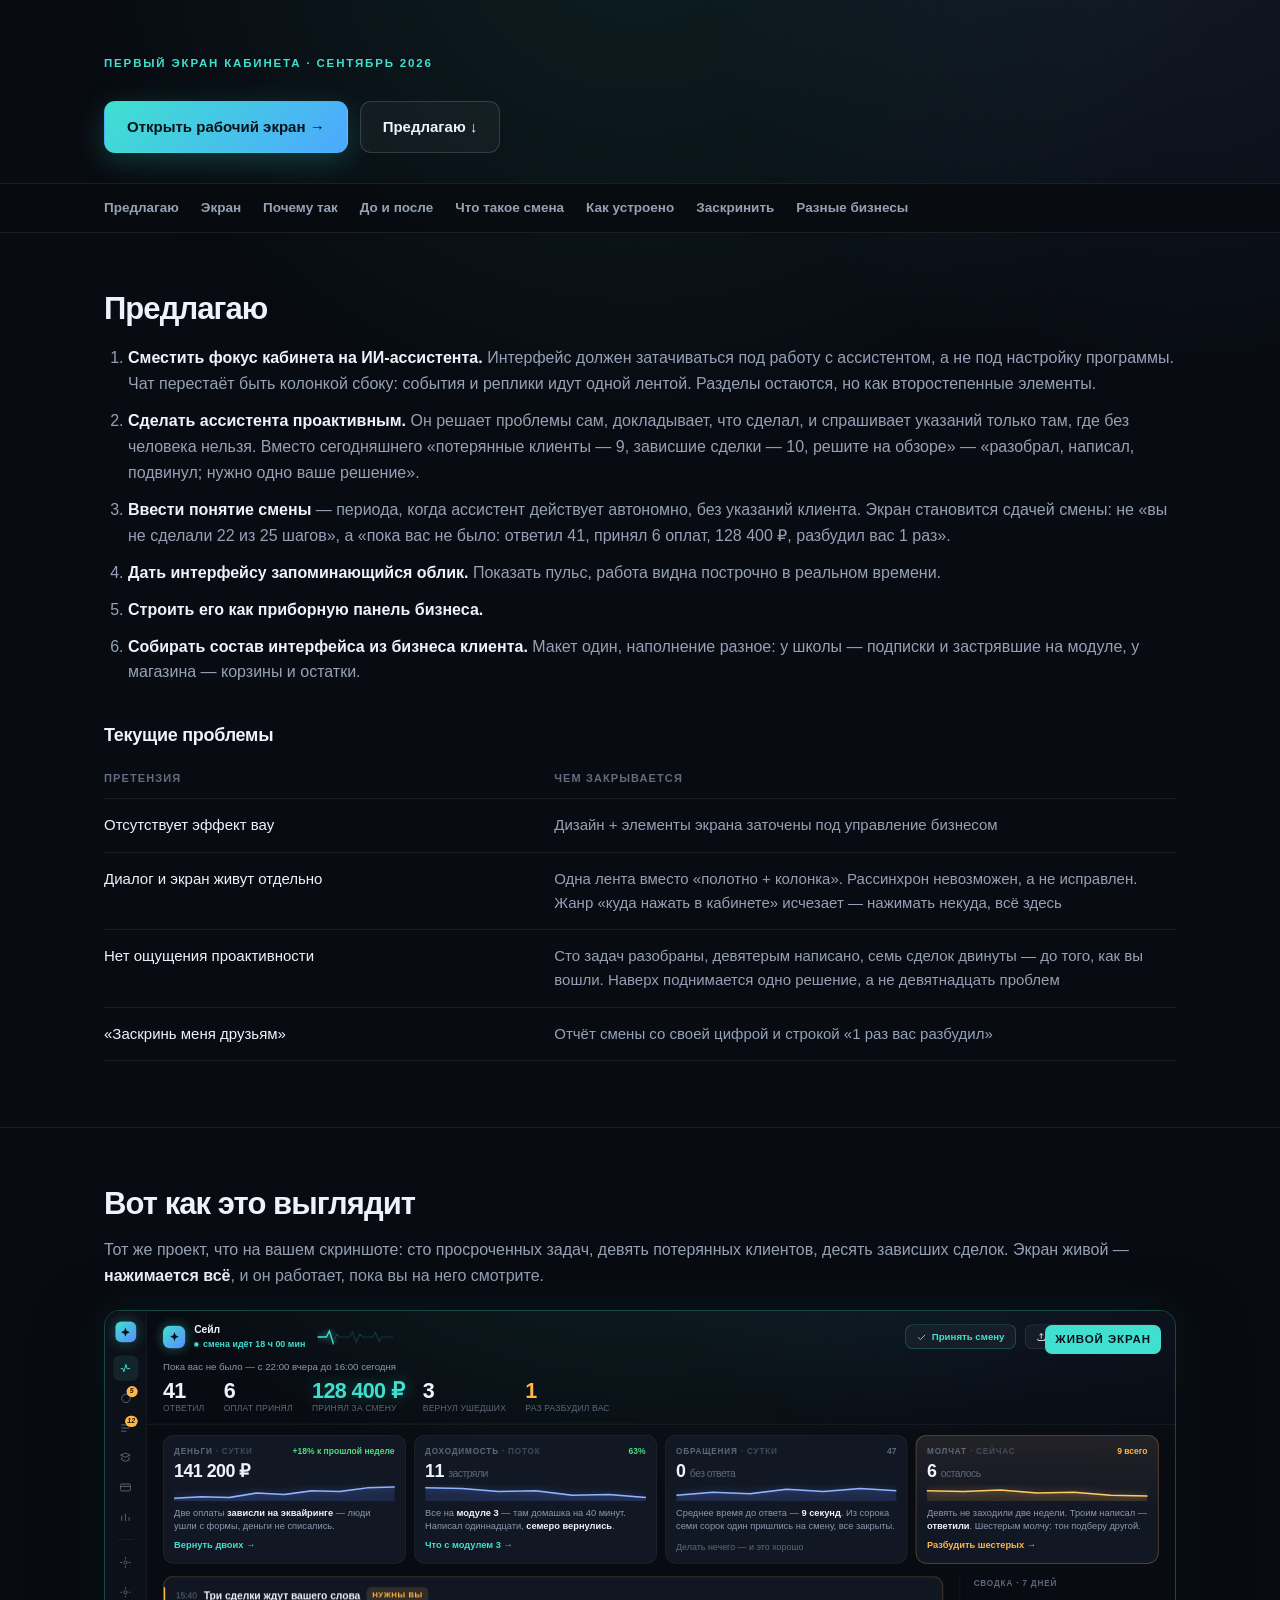
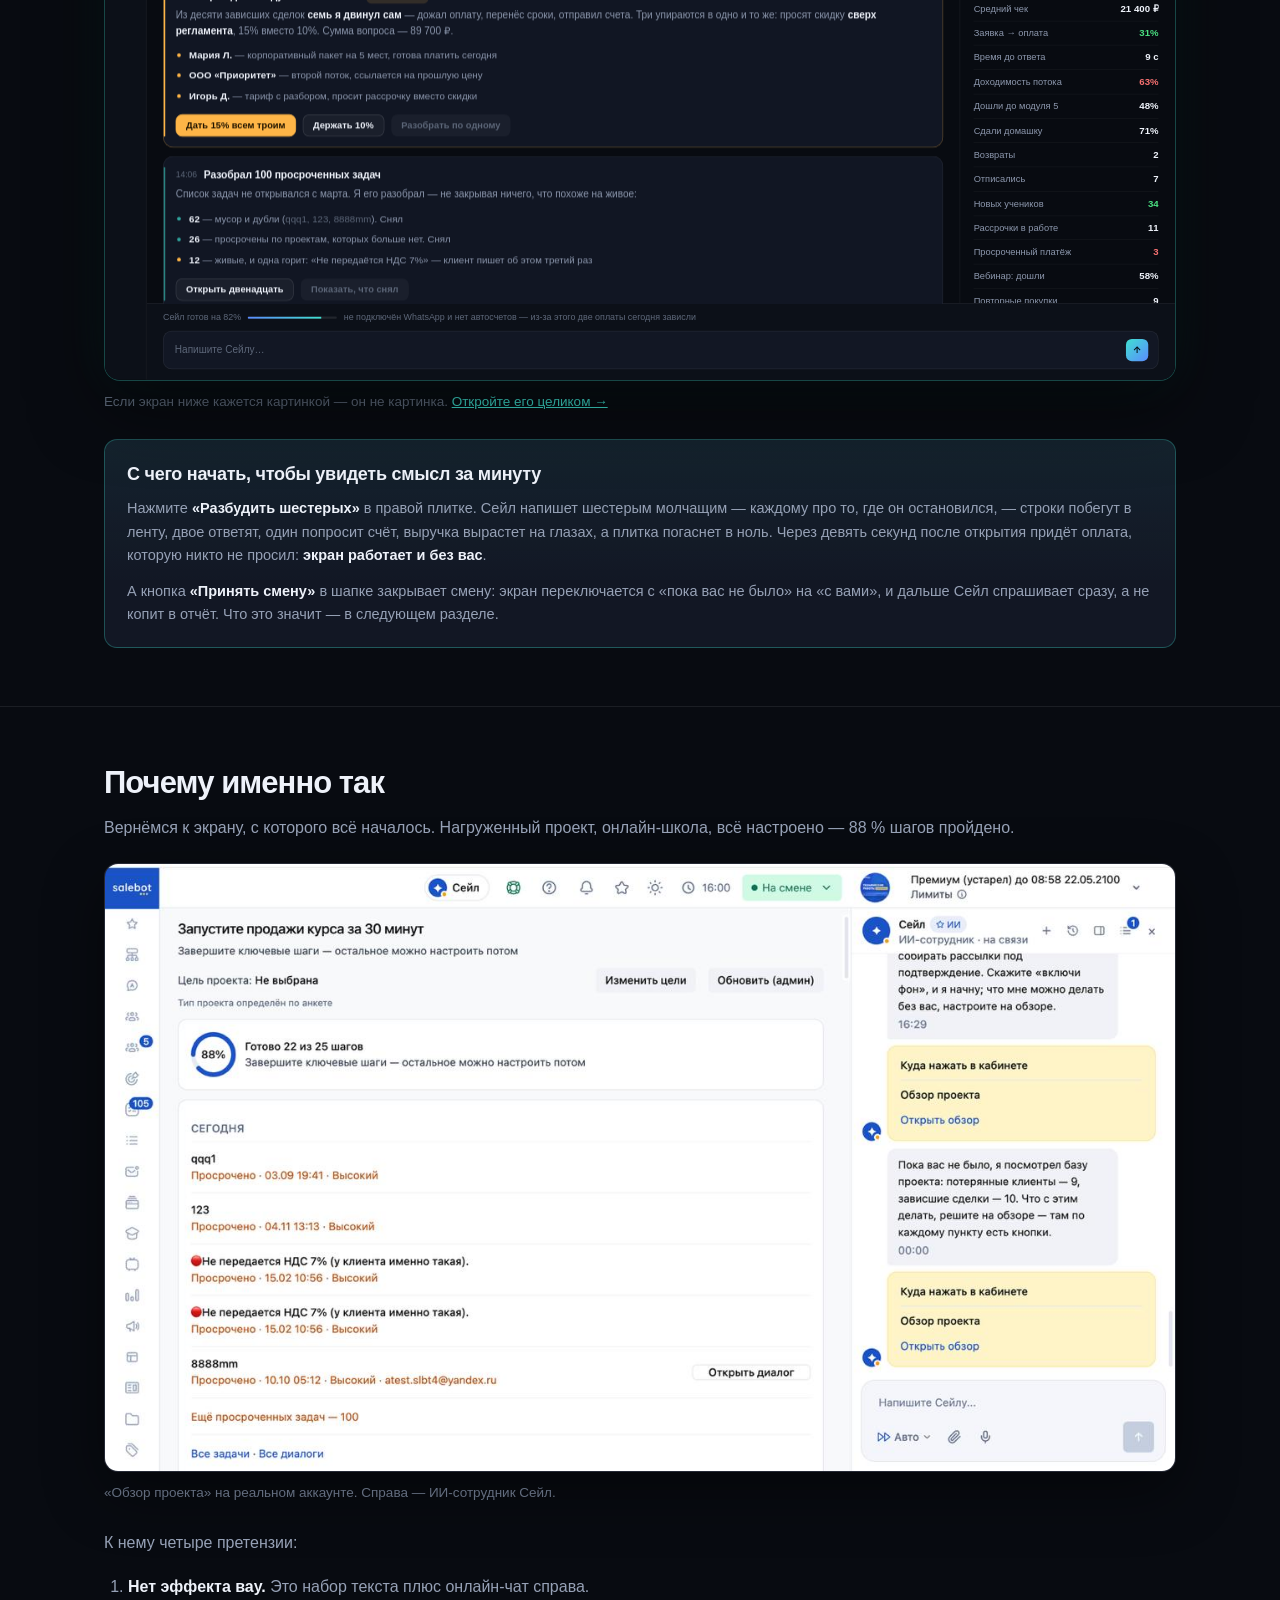
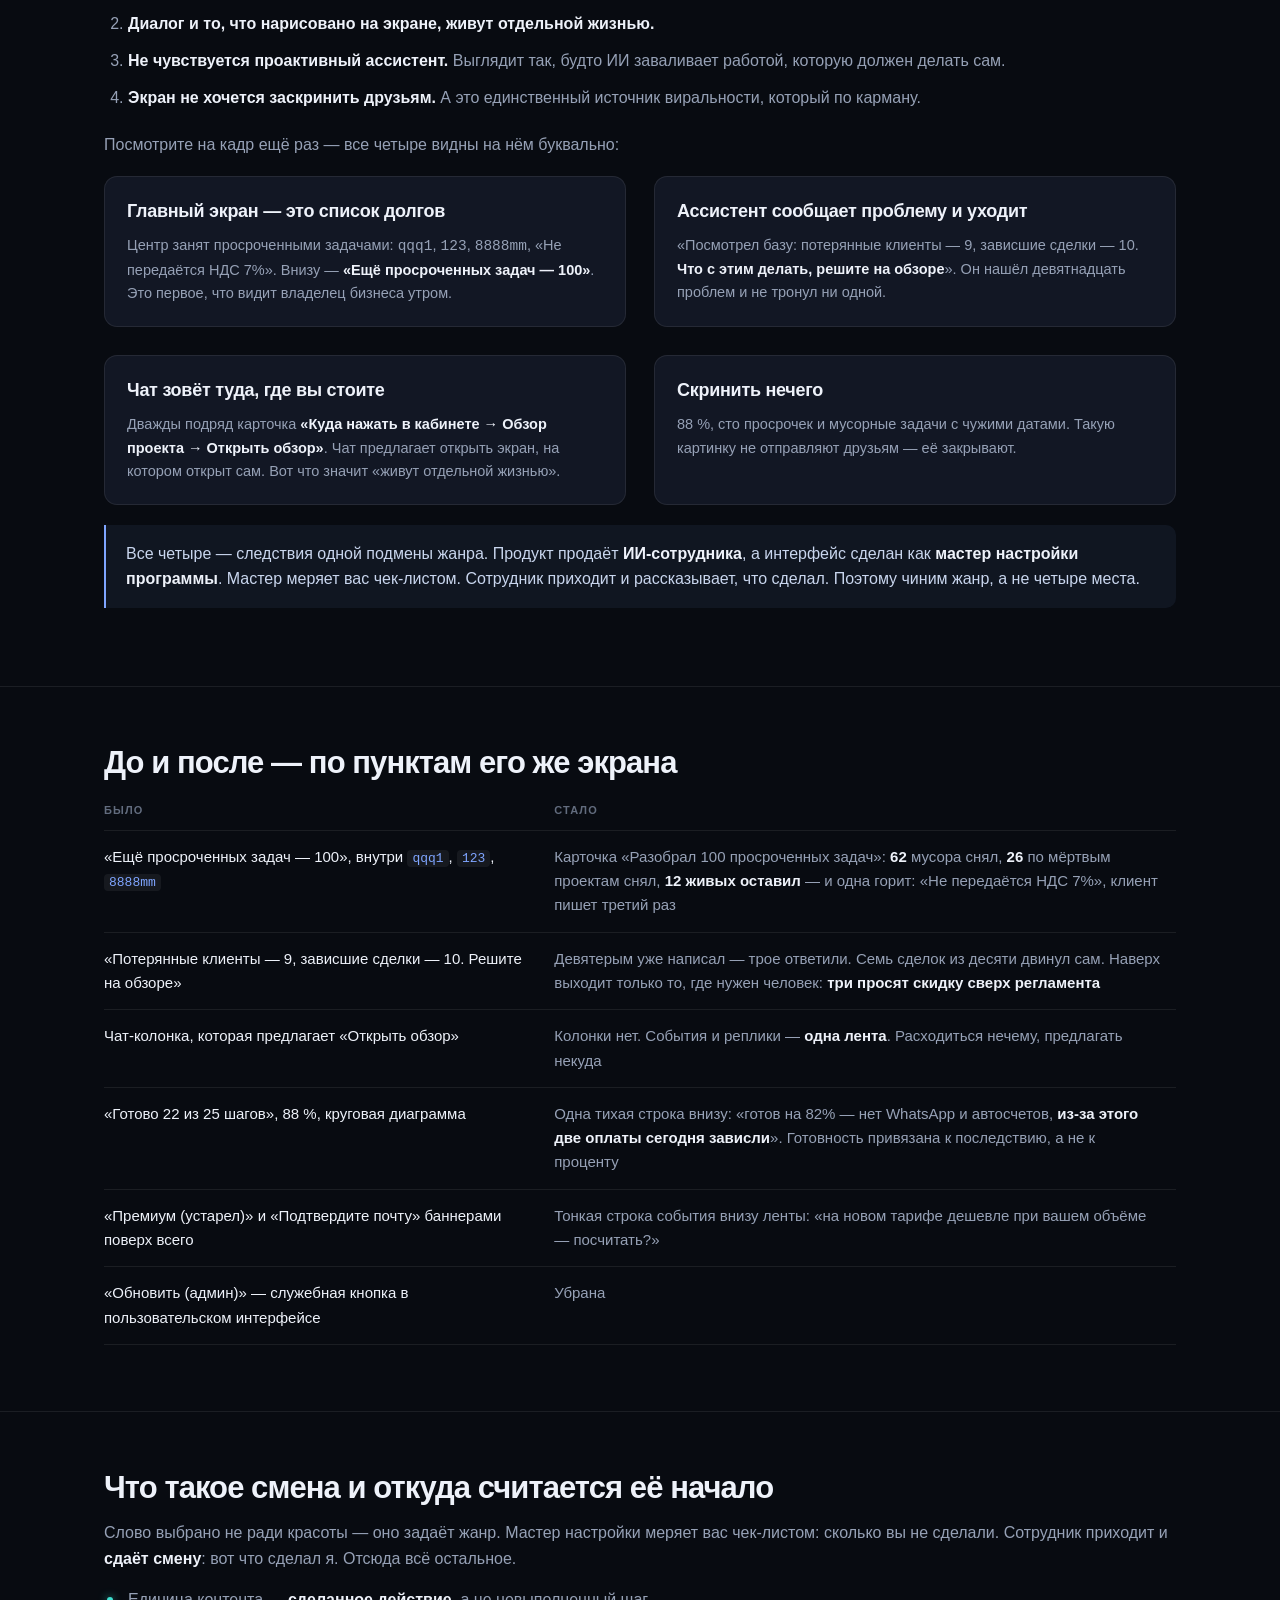
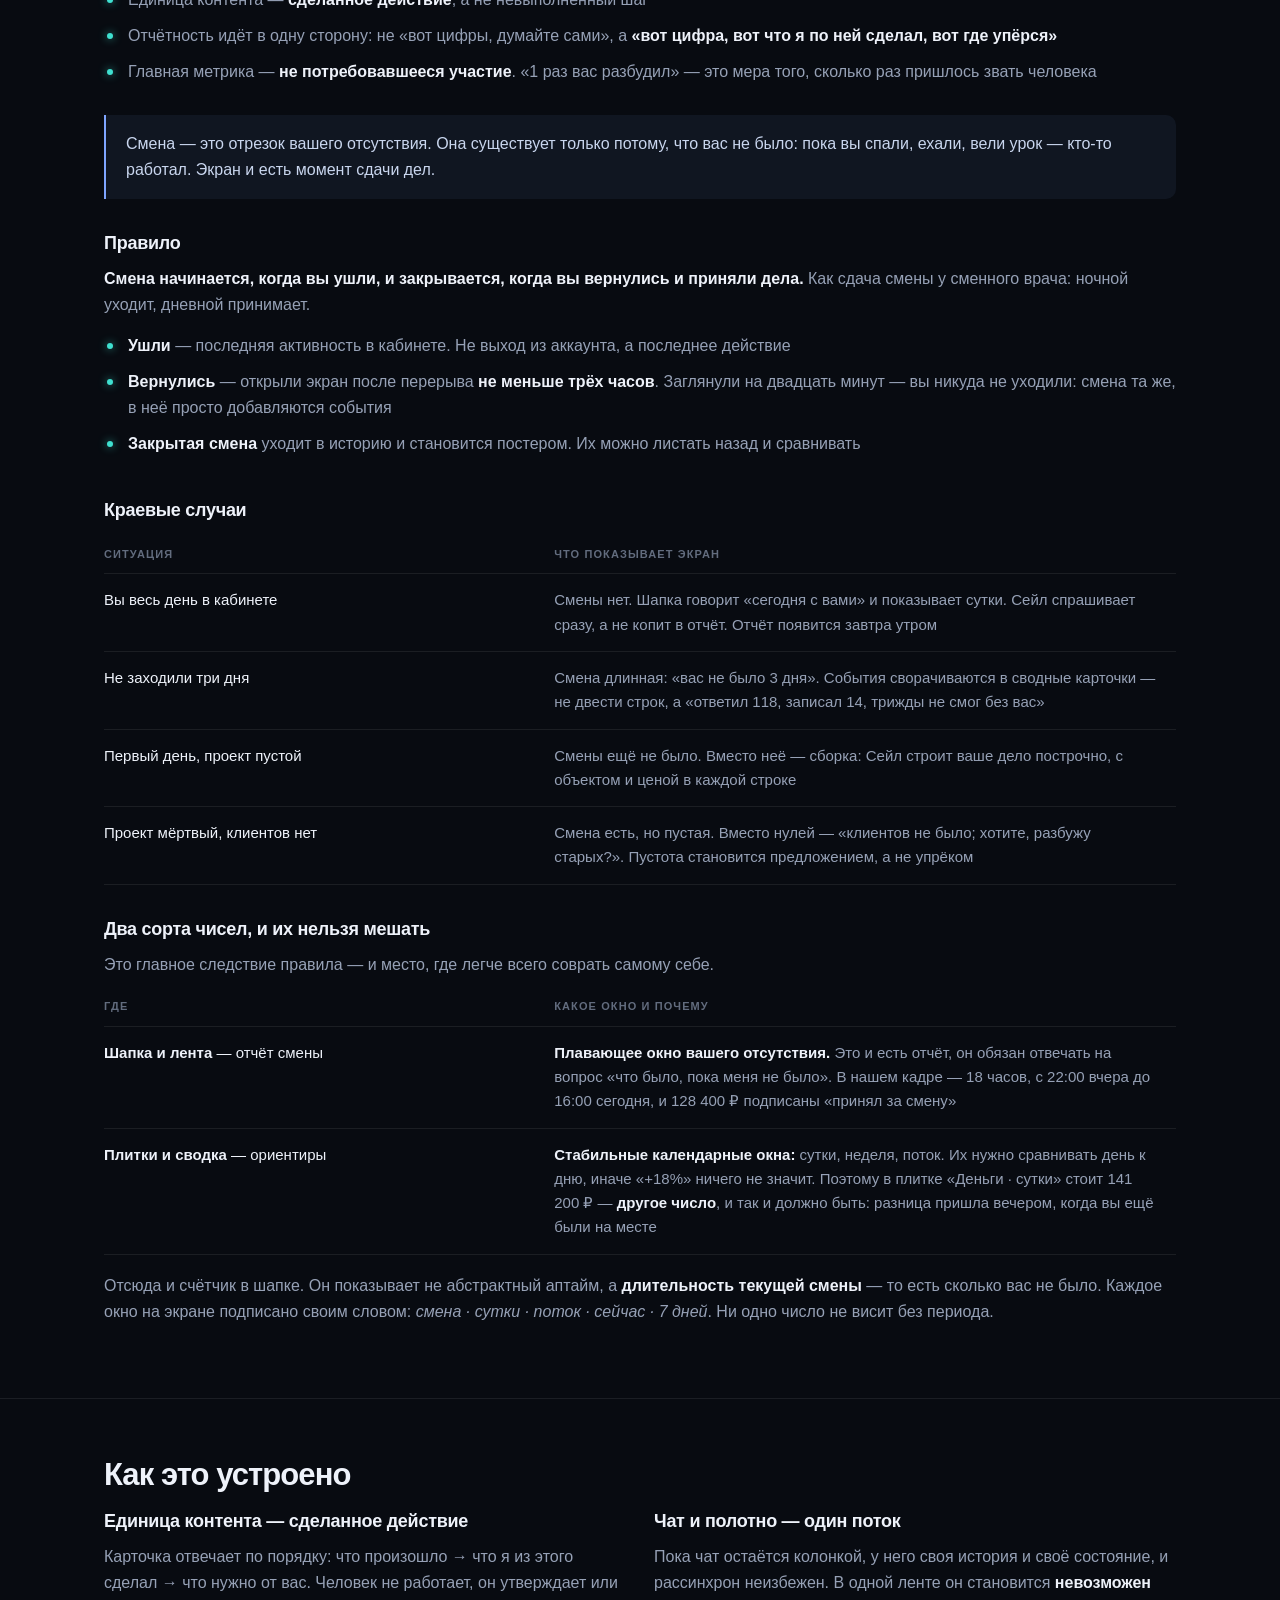
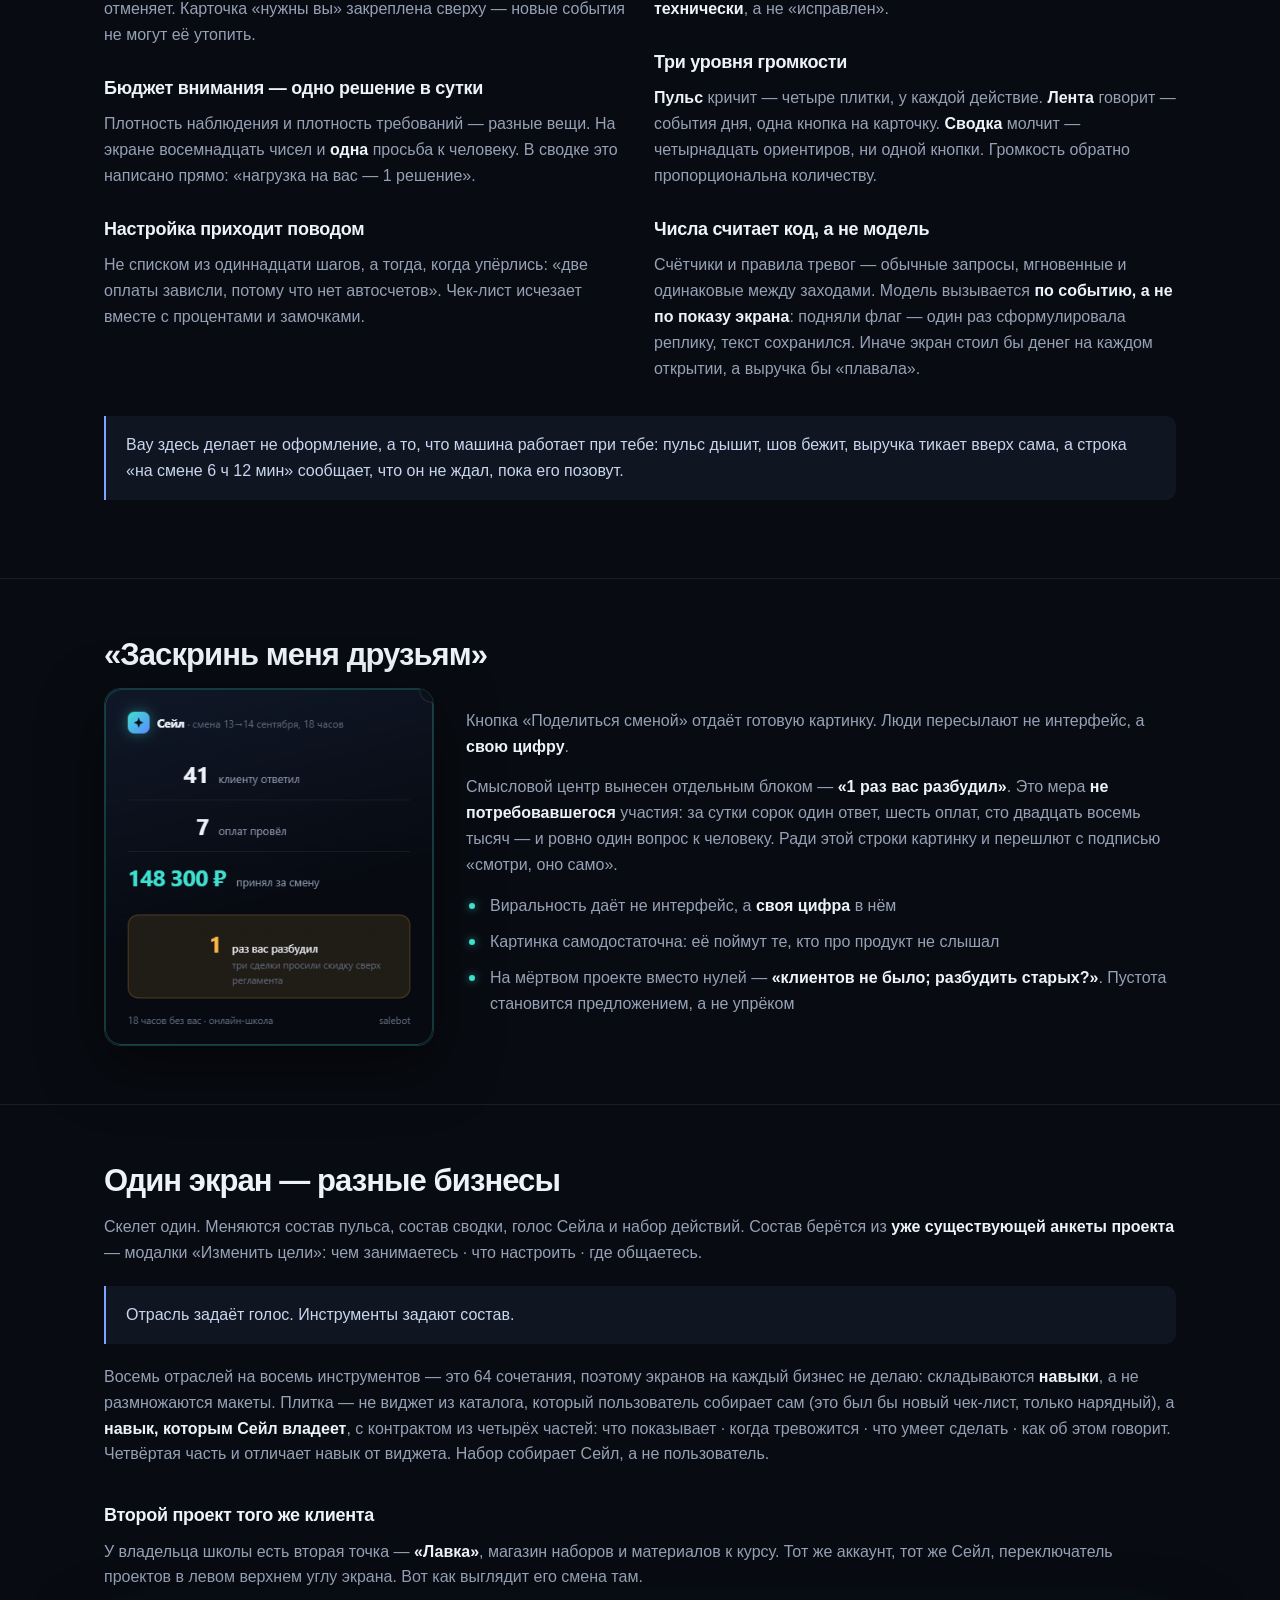
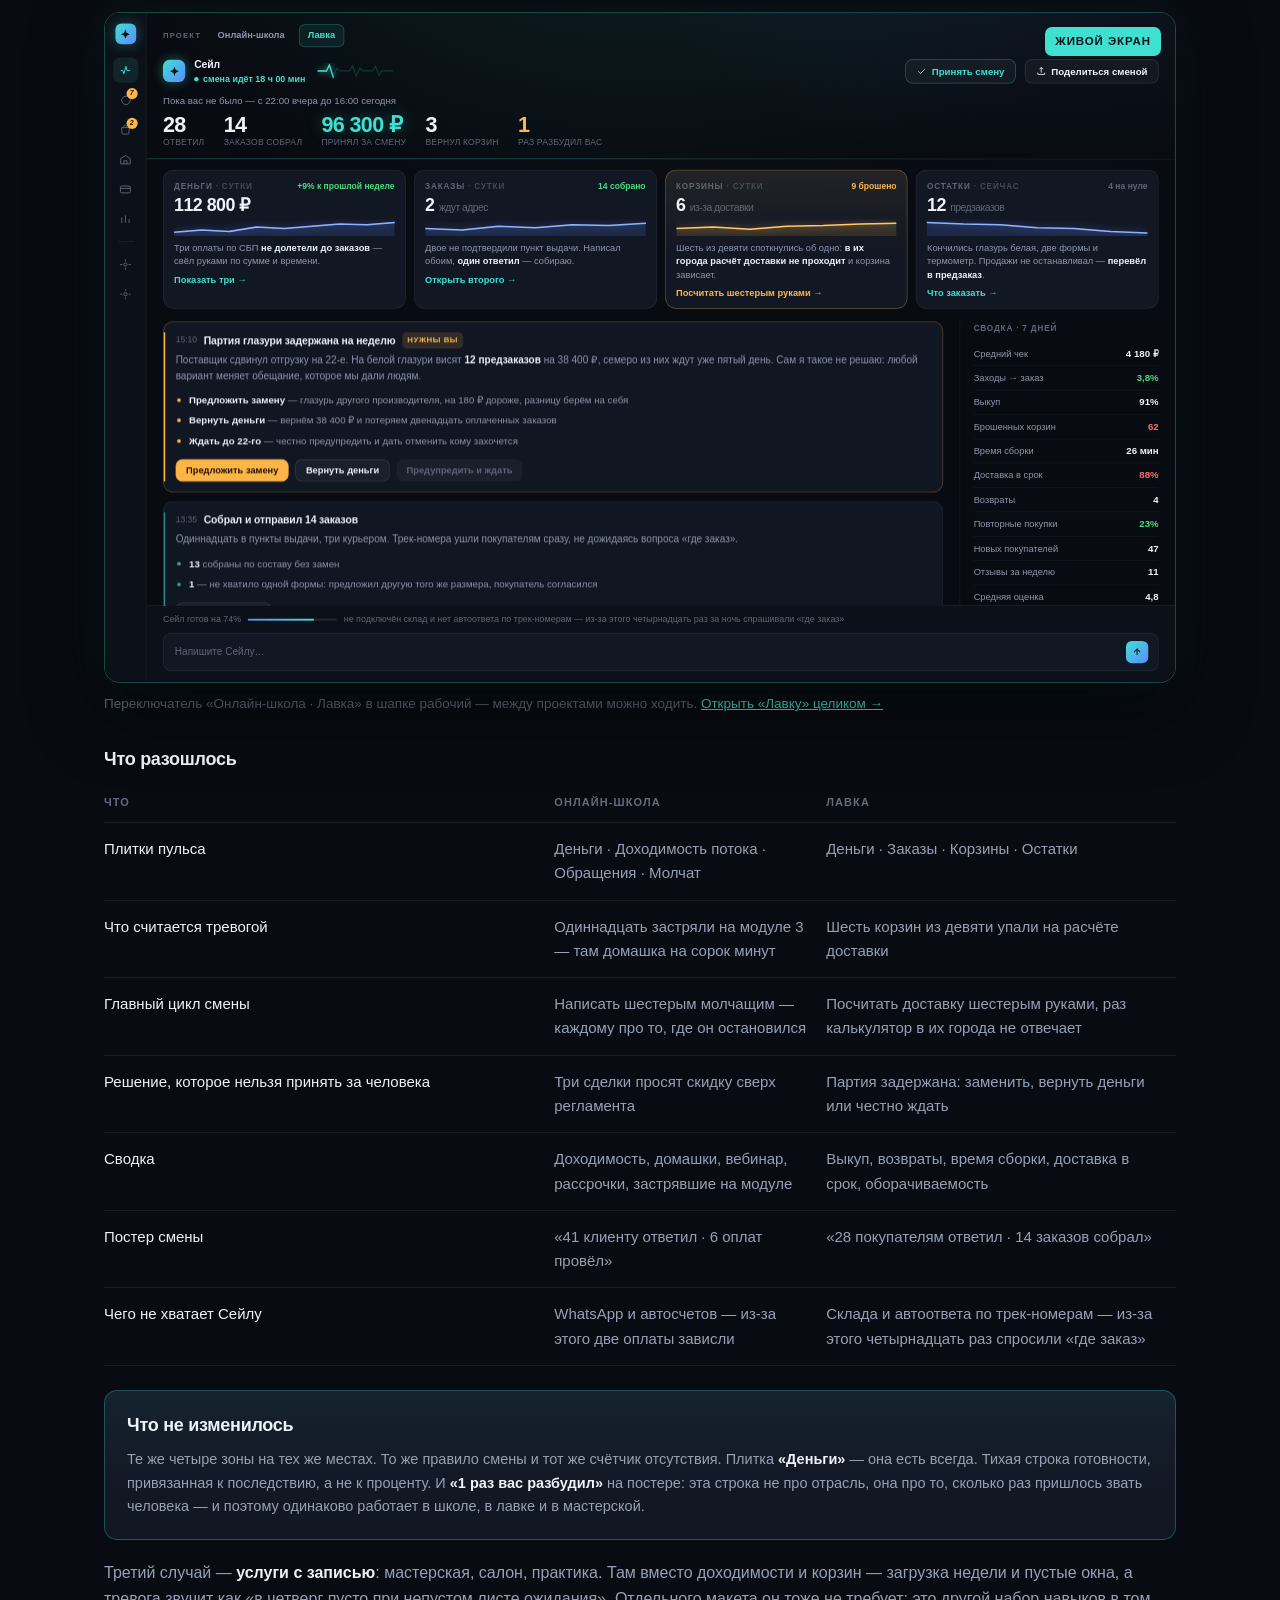
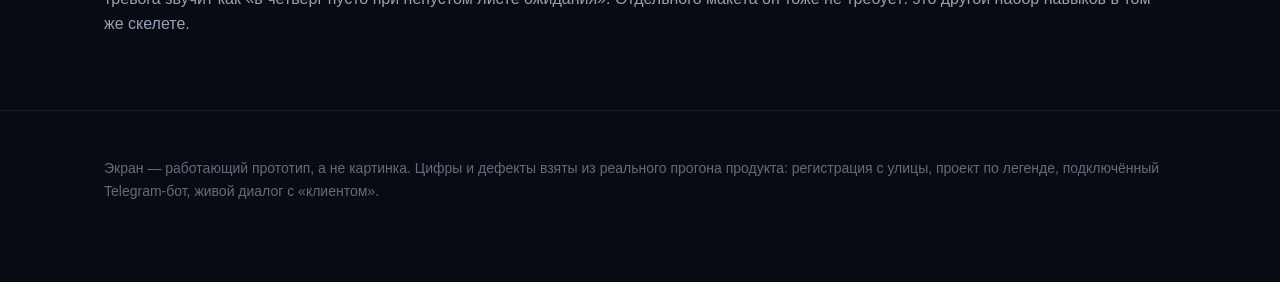
==== commit f157b067: "Update index.html" ====
--- a/index.html
+++ b/index.html
@@ -135,11 +135,9 @@
 <section id="propose"><div class="wrap">
   <h2>Предлагаю</h2>
   <ol class="q">
-    <li><b>Сместить фокус кабинета на ИИ-ассистента.</b> Интерфейс затачивается под работу
+    <li><b>Сместить фокус кабинета на ИИ-ассистента.</b> Интерфейс должен затачиваться под работу
     с ассистентом, а не под настройку программы. Чат перестаёт быть колонкой сбоку: события
-    и реплики идут одной лентой — тогда «диалог и экран живут отдельной жизнью» становится
-    невозможно технически, а не «исправлено». Разделы остаются, но как место проверки,
-    а не точка входа.</li>
+    и реплики идут одной лентой. Разделы остаются, но как второстепенные элементы.</li>
 
     <li><b>Сделать ассистента проактивным.</b> Он решает проблемы сам, докладывает, что сделал,
     и спрашивает указаний только там, где без человека нельзя. Вместо сегодняшнего
@@ -150,27 +148,20 @@
     клиента. Экран становится сдачей смены: не «вы не сделали 22 из 25 шагов», а «пока вас
     не было: ответил 41, принял 6 оплат, 128 400 ₽, разбудил вас 1 раз».</li>
 
-    <li><b>Дать интерфейсу запоминающийся облик.</b> Не оформление, а поведение: пульс живой,
-    выручка растёт сама, работа видна построчно в реальном времени. Экран должен работать
-    при владельце, а не ждать, пока его настроят. И отдавать готовую картинку по кнопке
-    «Поделиться сменой» — то, что пересылают.</li>
-
-    <li><b>Строить его как приборную панель бизнеса.</b> С одной поправкой, которая всё решает:
-    приборы не просто показывают — за ними сидит тот, кто уже принял меры. Не «шесть корзин
-    брошено», а «шесть корзин из девяти упали на расчёте доставки: посчитал шестерым руками,
-    трое оформили». Это и есть граница между приборной панелью и дашбордом.</li>
+    <li><b>Дать интерфейсу запоминающийся облик.</b> Показать пульс, 
+    работа видна построчно в реальном времени.</li>
+
+    <li><b>Строить его как приборную панель бизнеса.</b> </li>
 
     <li><b>Собирать состав интерфейса из бизнеса клиента.</b> Макет один, наполнение разное:
-    у школы — доходимость и застрявшие на модуле, у магазина — корзины и остатки.
-    Складываются навыки ассистента, а не размножаются макеты.</li>
+    у школы — подписки и застрявшие на модуле, у магазина — корзины и остатки.</li>
   </ol>
 
-  <h3 style="margin-top:36px">Ваши четыре пункта</h3>
+  <h3 style="margin-top:36px">Текущие проблемы</h3>
   <table>
     <tr><th>Претензия</th><th>Чем закрывается</th></tr>
-    <tr><td>Эффект вау, «нанокостюм»</td>
-      <td>Экран работает при вас: пульс, бегущий шов, выручка растёт сама. Цикл «написал шестерым →
-      двое вернулись → деньги пришли» проходит на глазах за двадцать секунд</td></tr>
+    <tr><td>Отсутствует эффект вау</td>
+      <td>Дизайн + элементы экрана заточены под управление бизнесом</td></tr>
     <tr><td>Диалог и экран живут отдельно</td>
       <td>Одна лента вместо «полотно + колонка». Рассинхрон невозможен, а не исправлен.
       Жанр «куда нажать в кабинете» исчезает — нажимать некуда, всё здесь</td></tr>
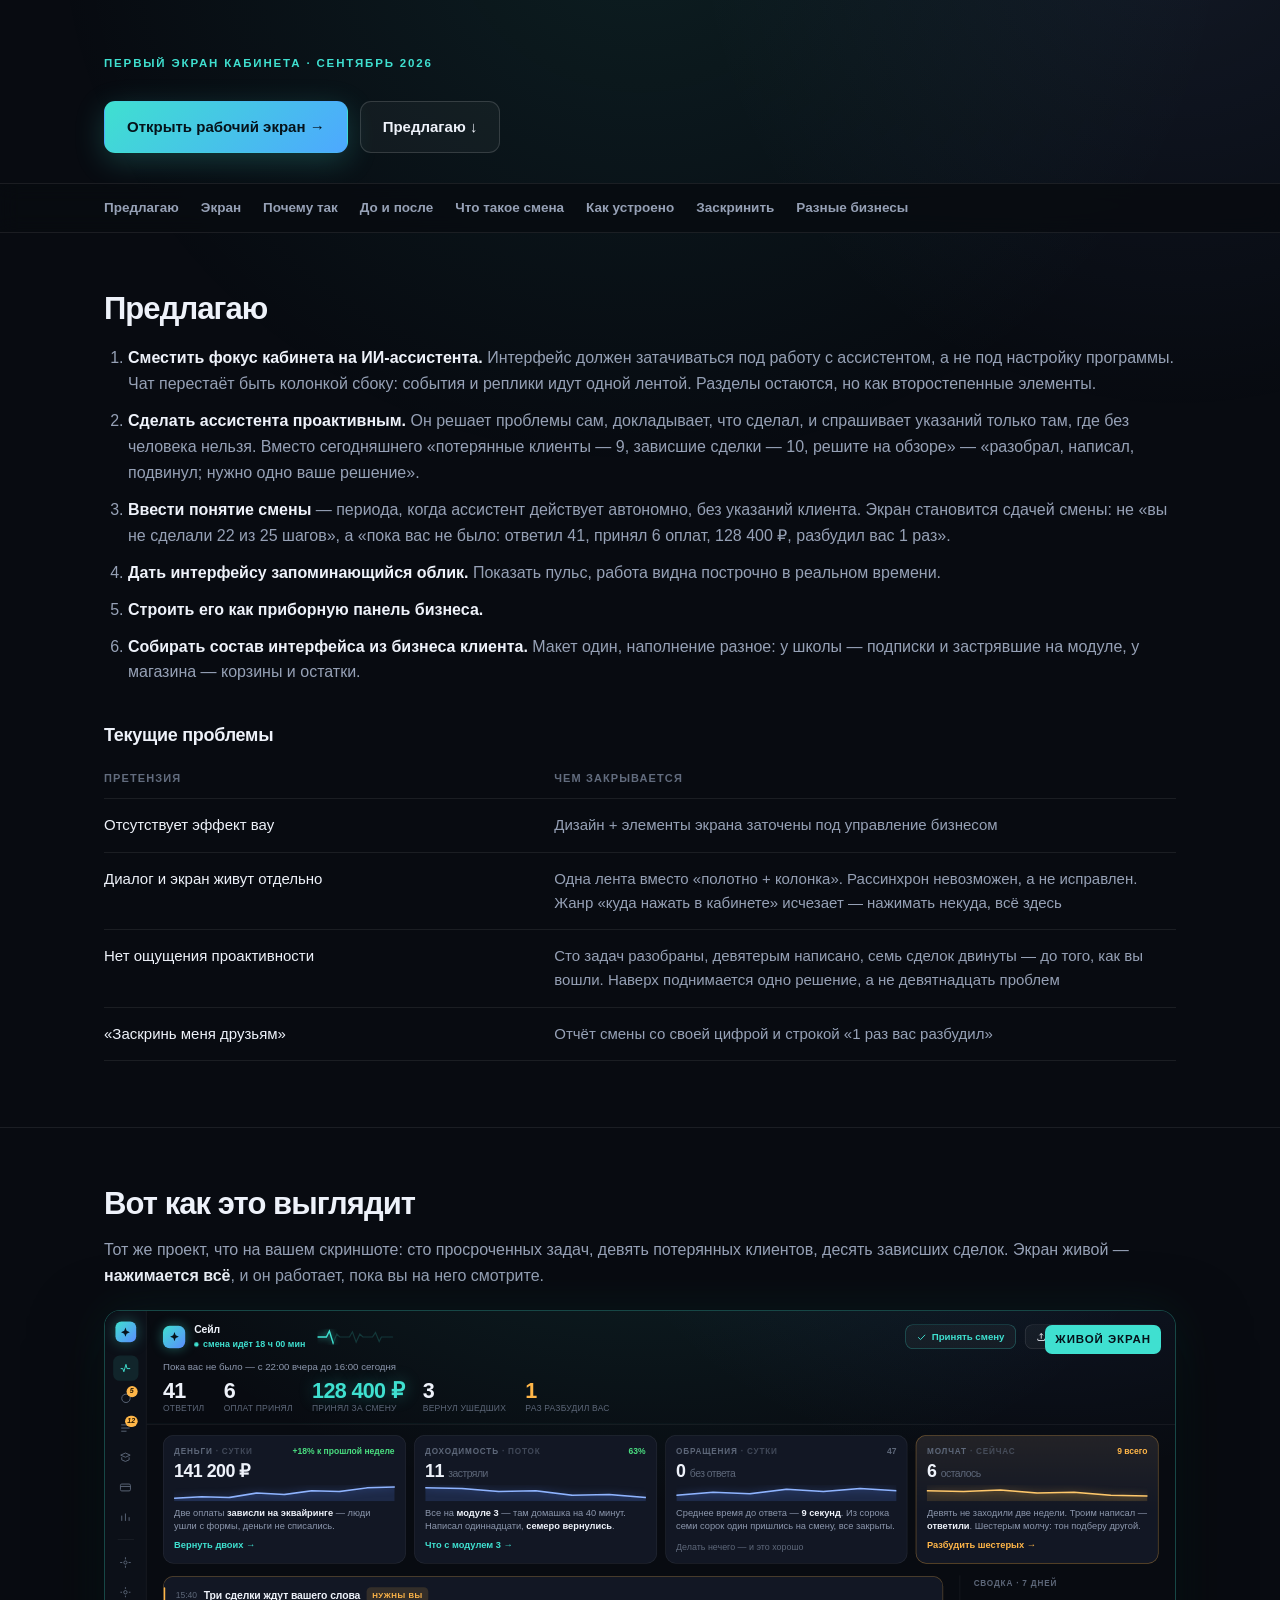
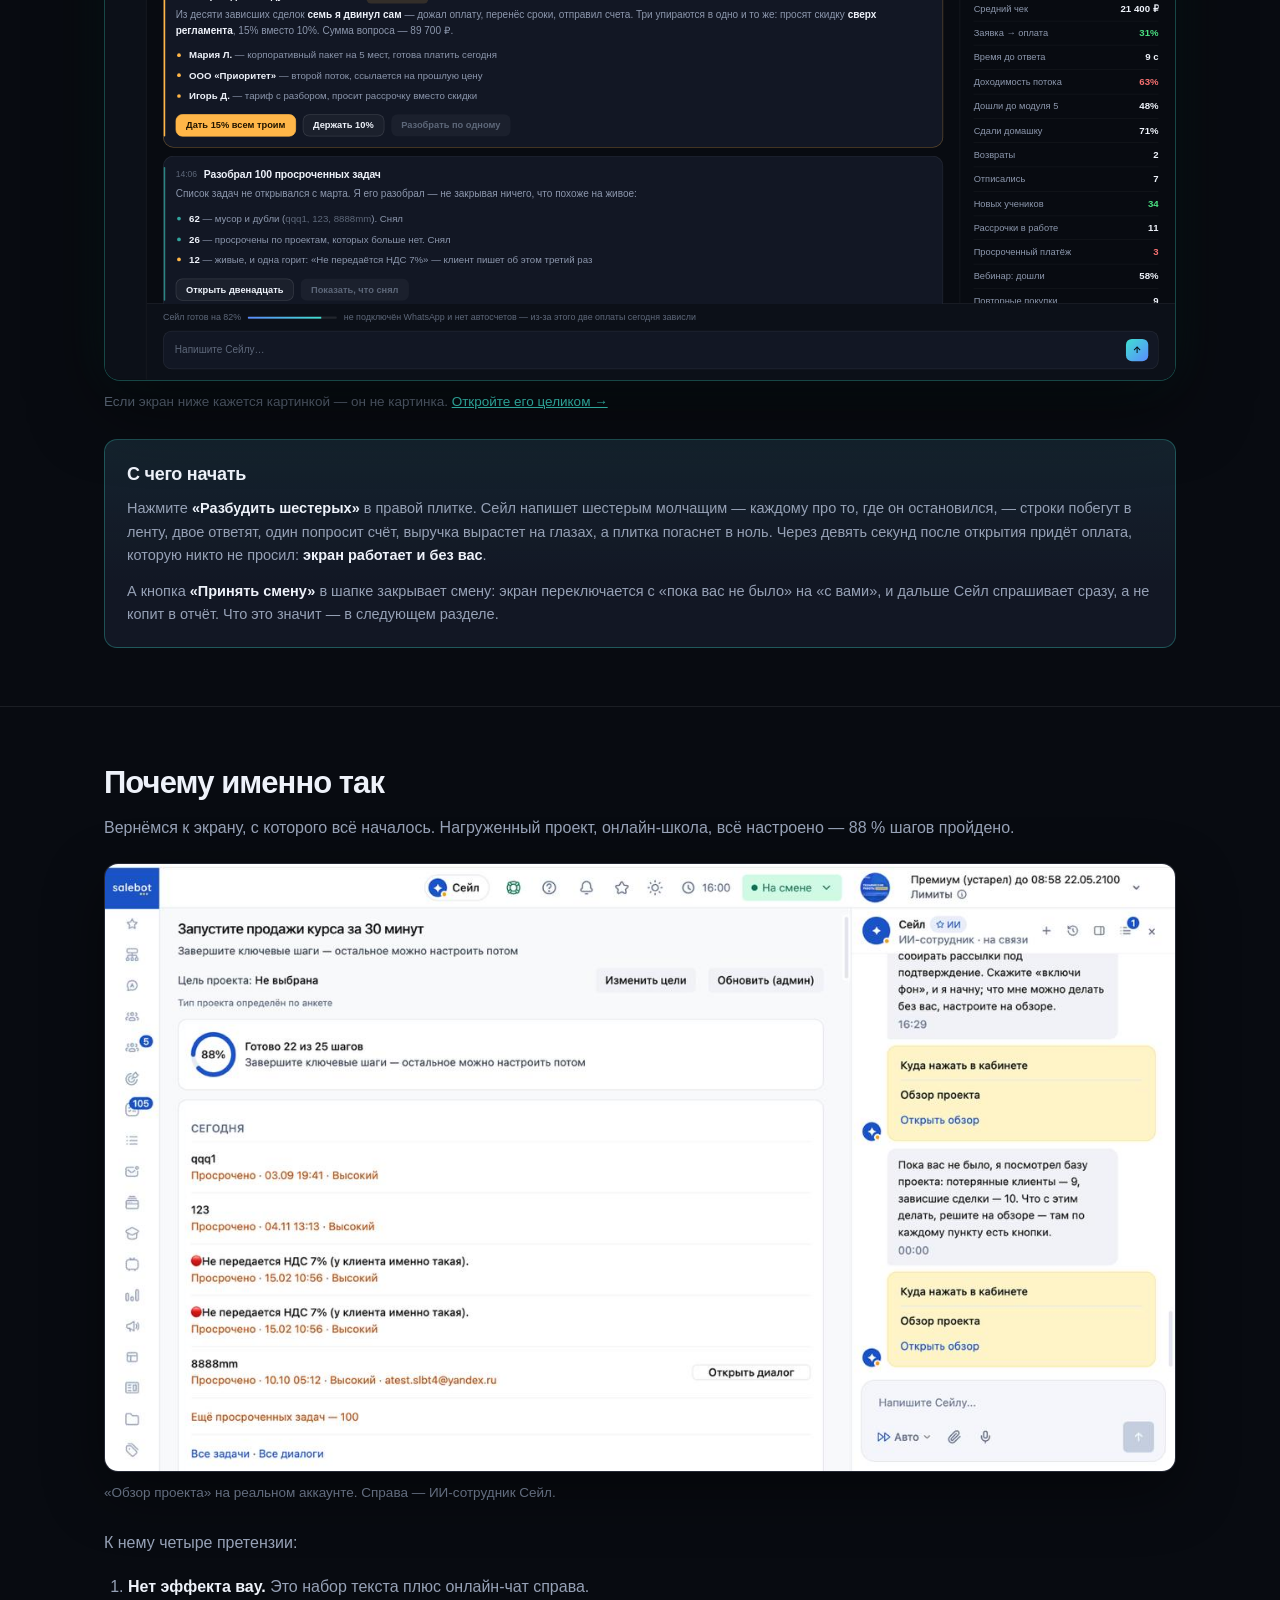
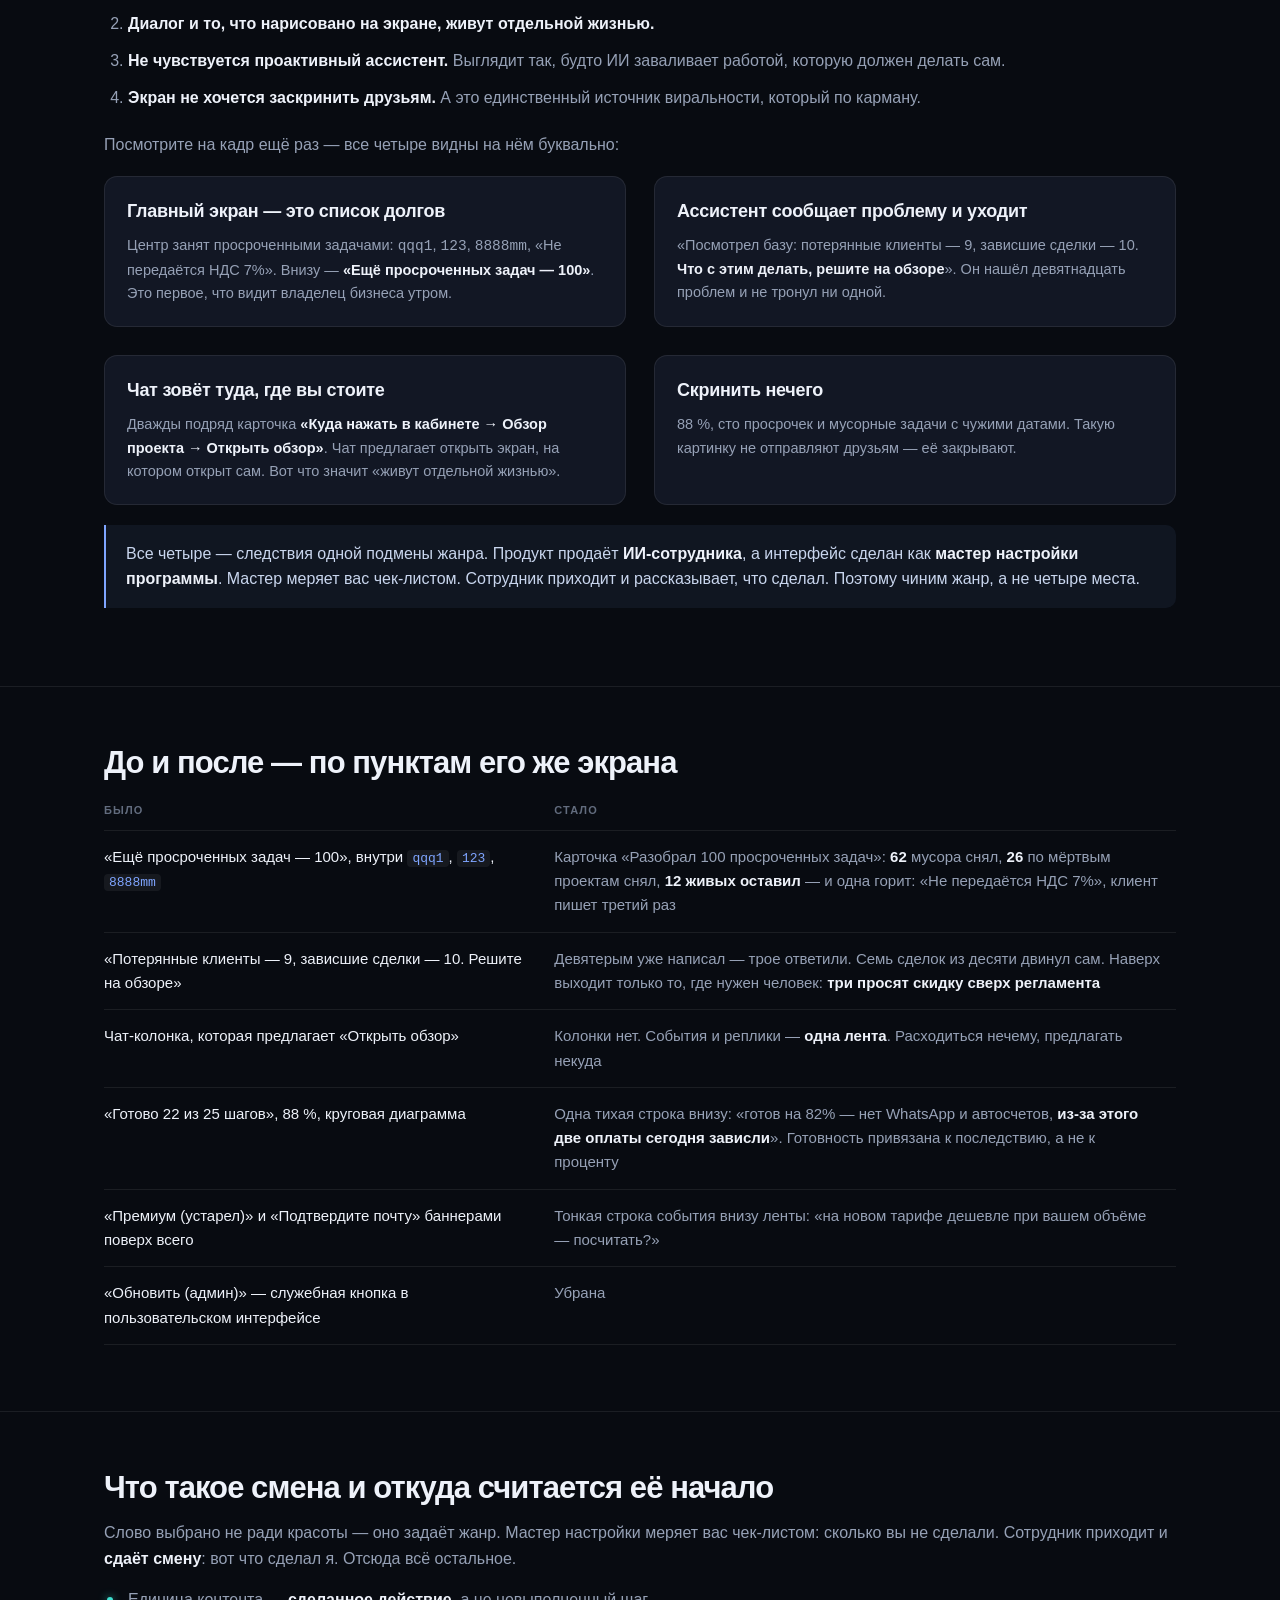
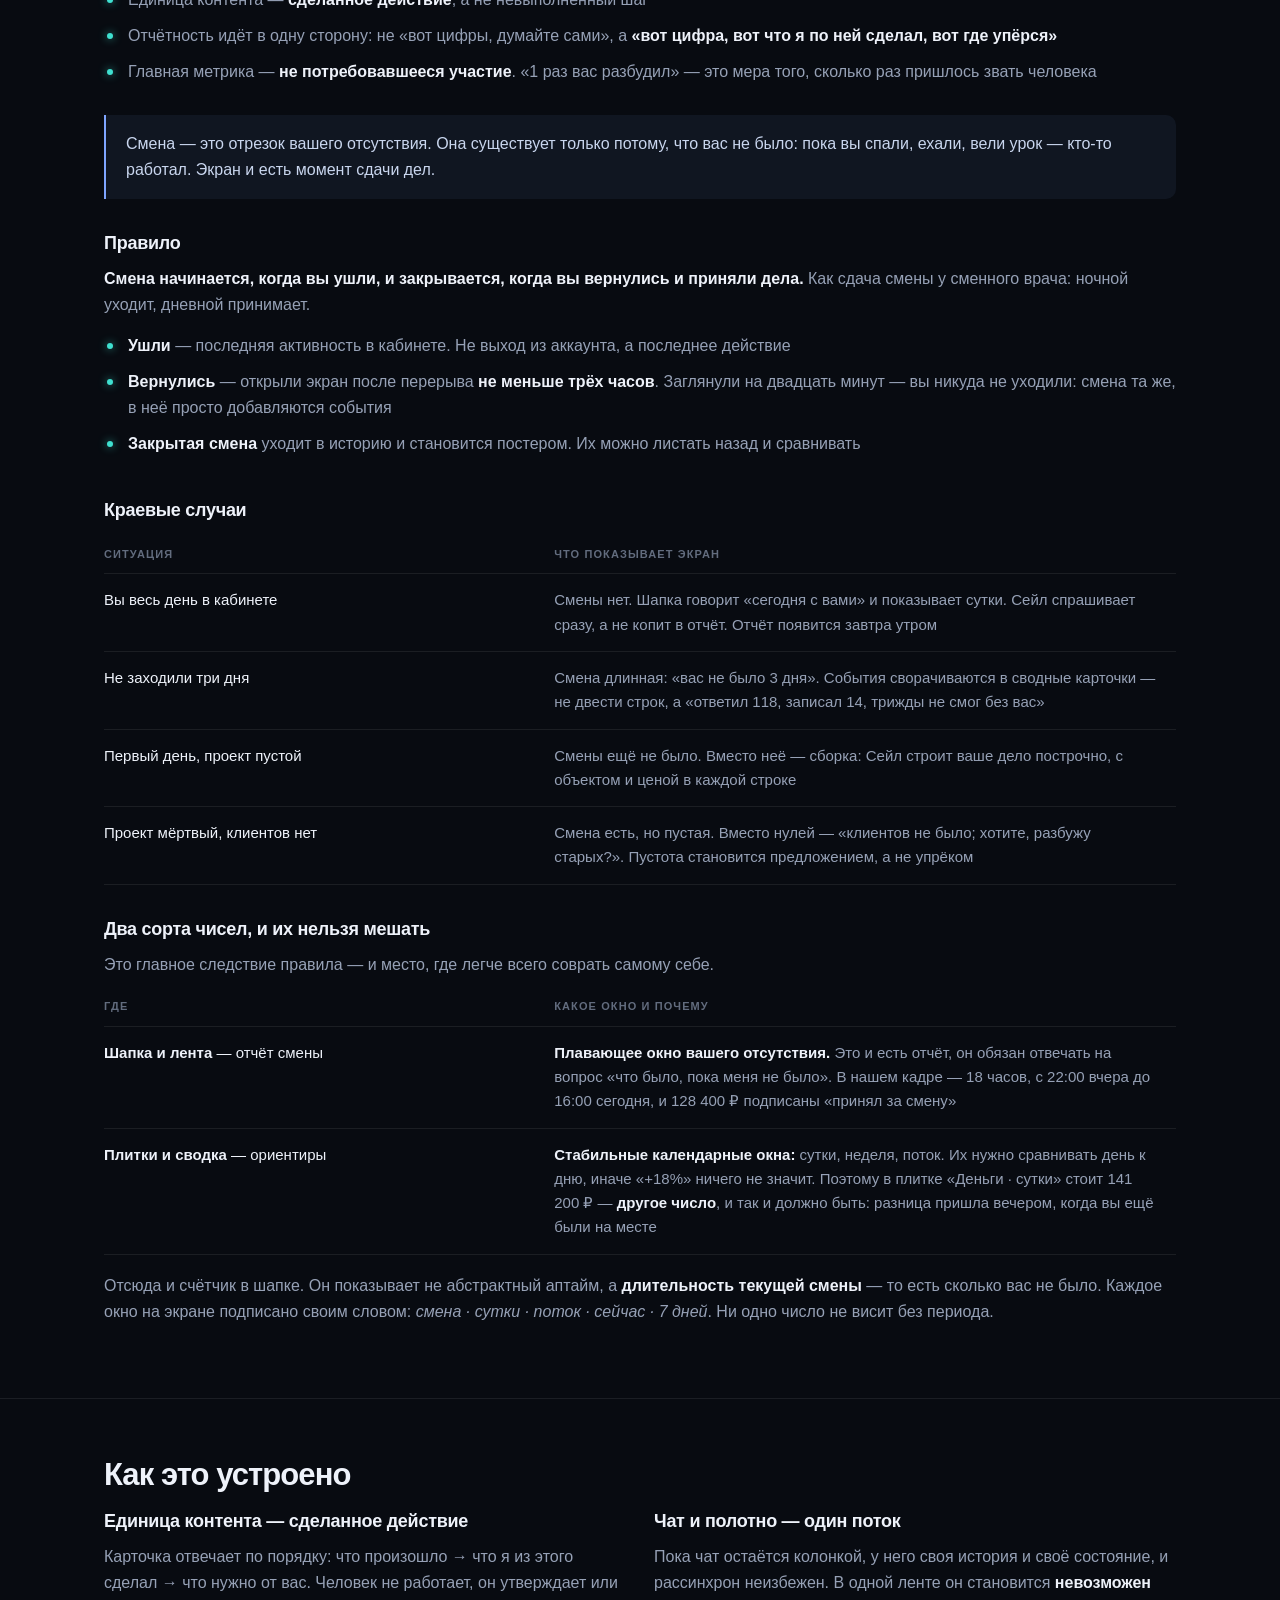
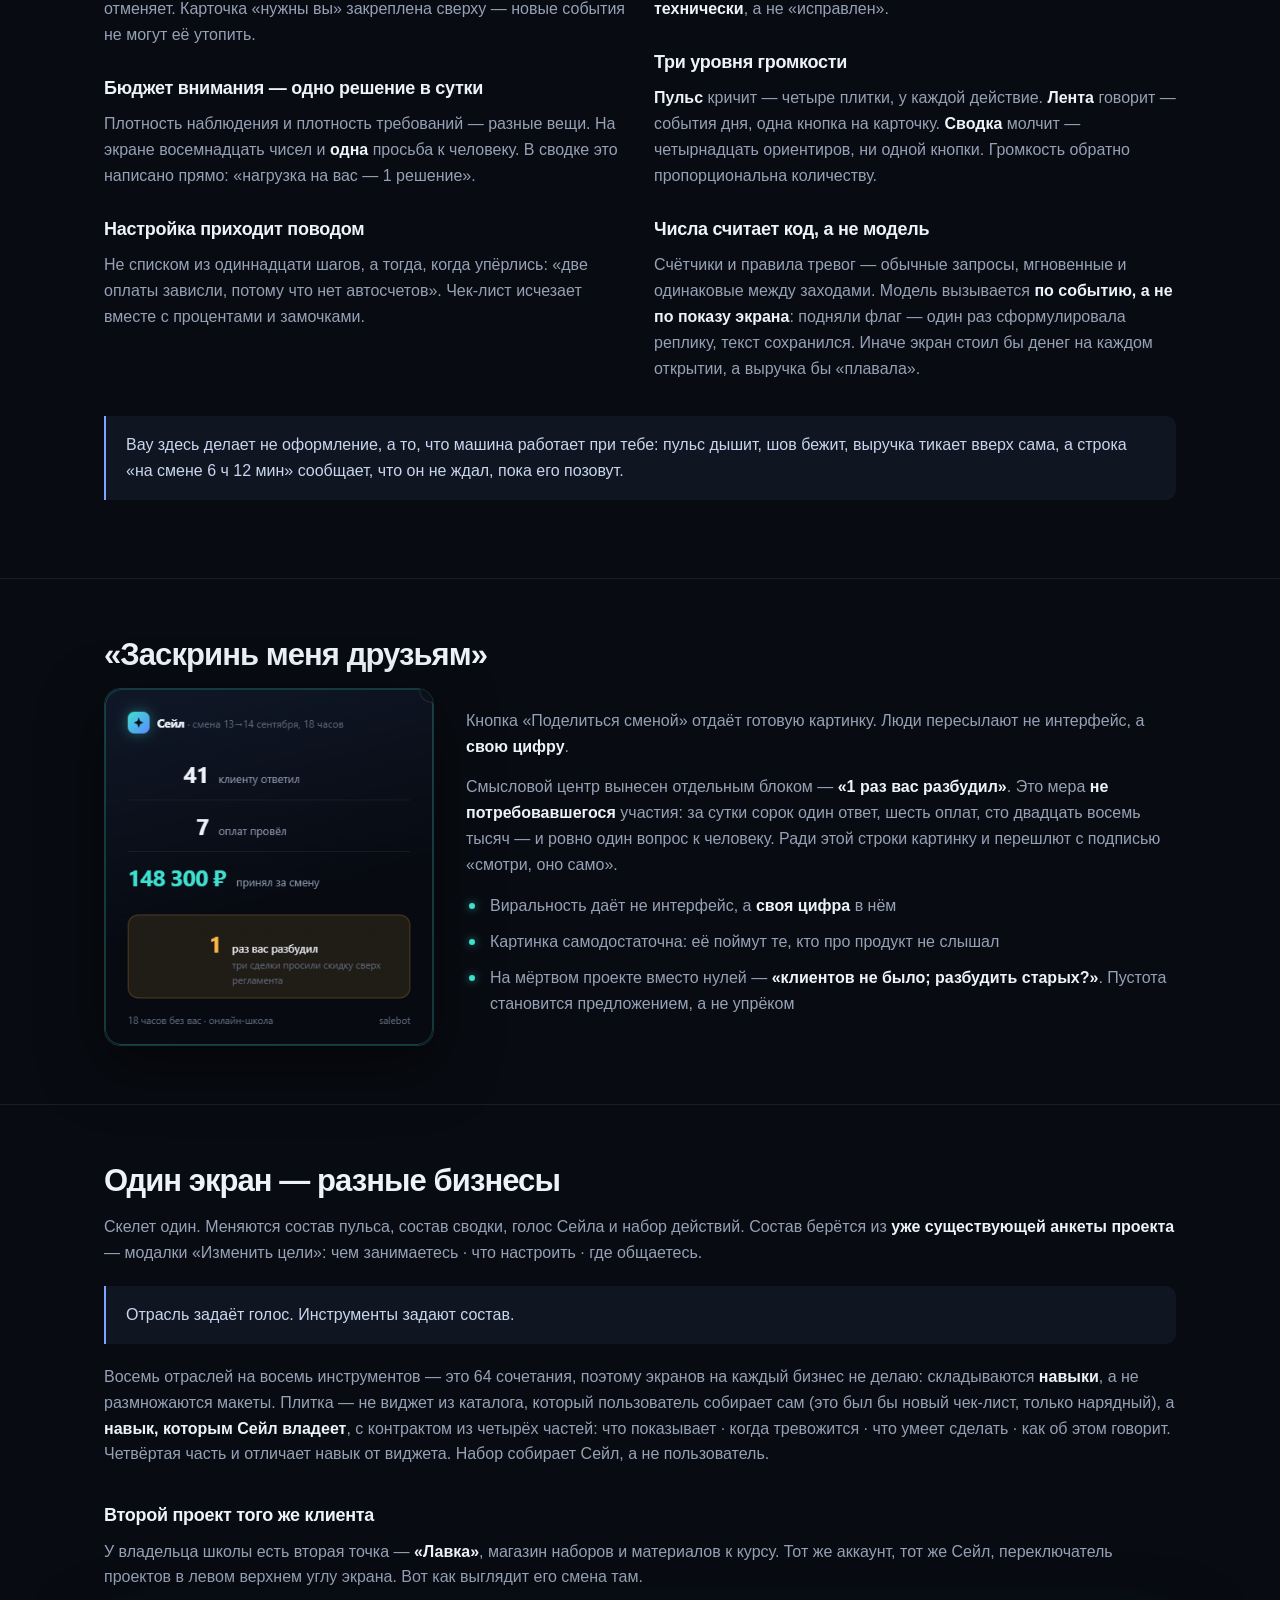
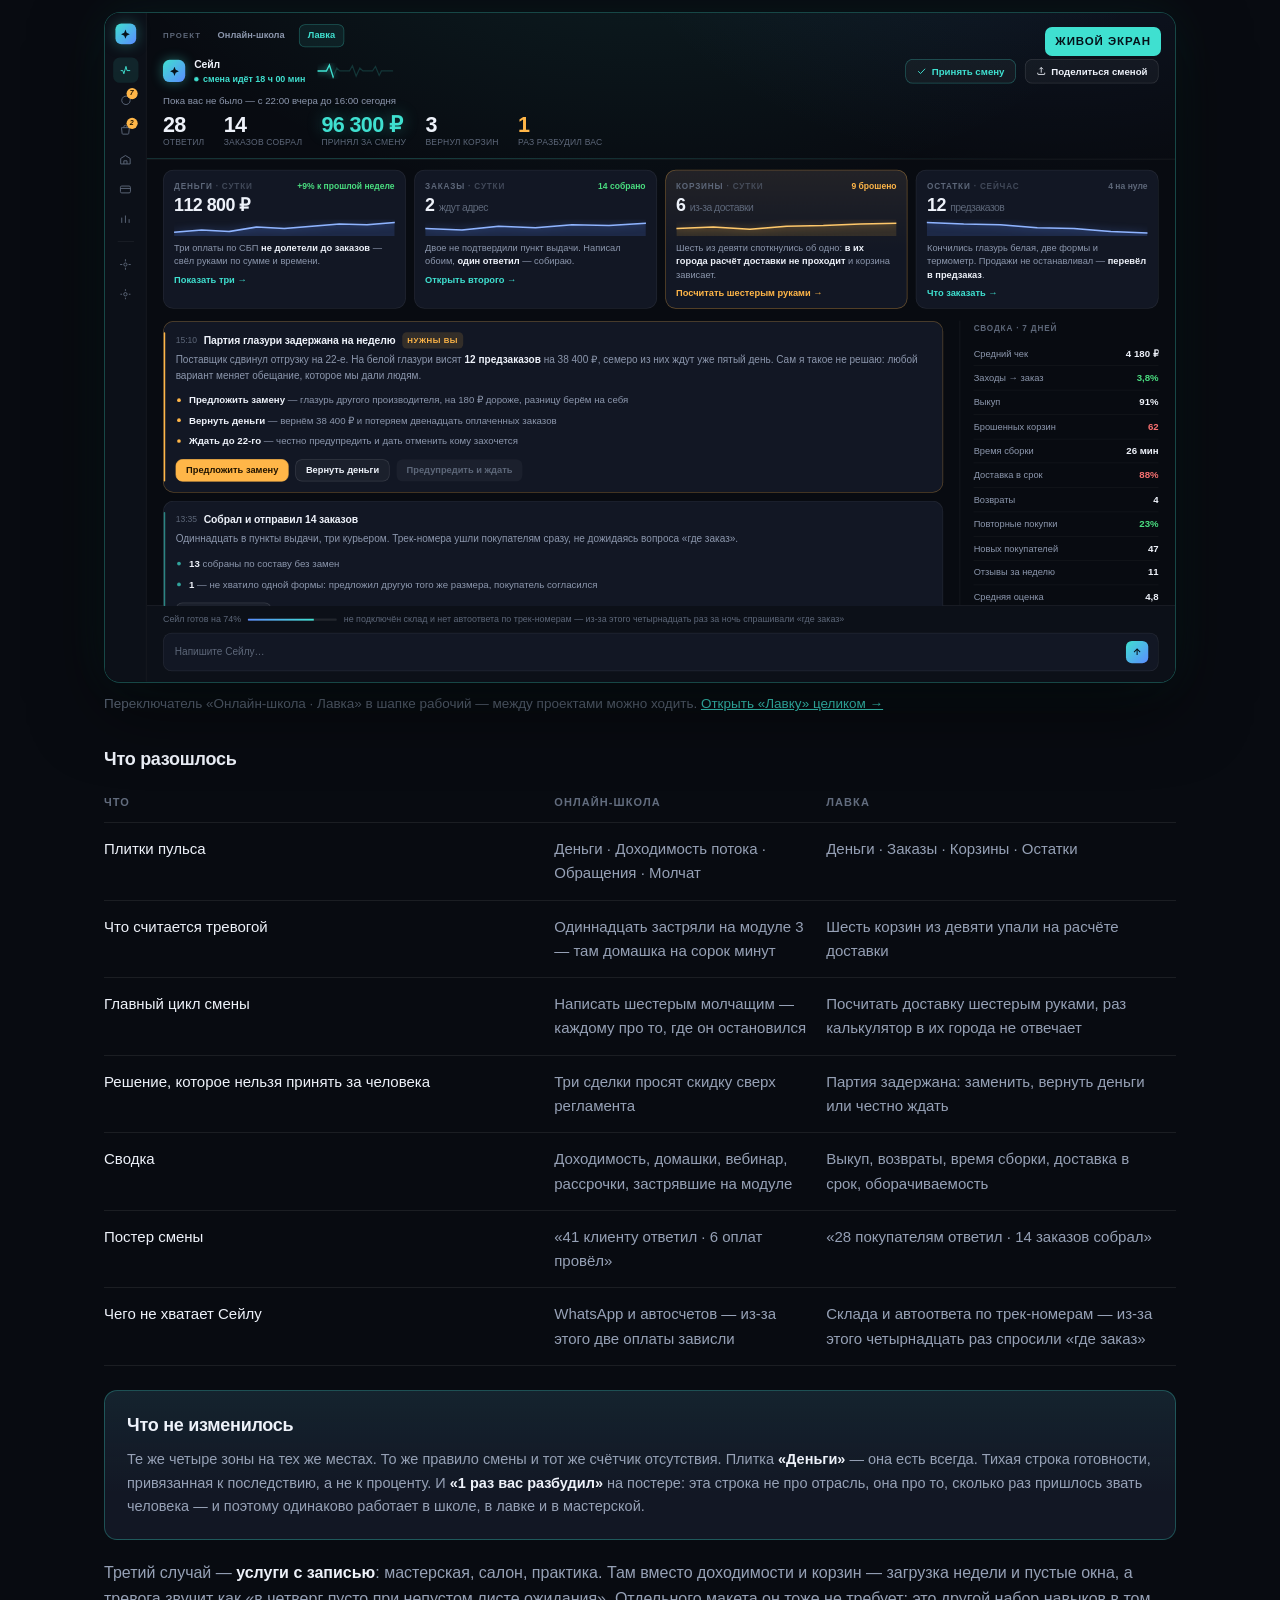
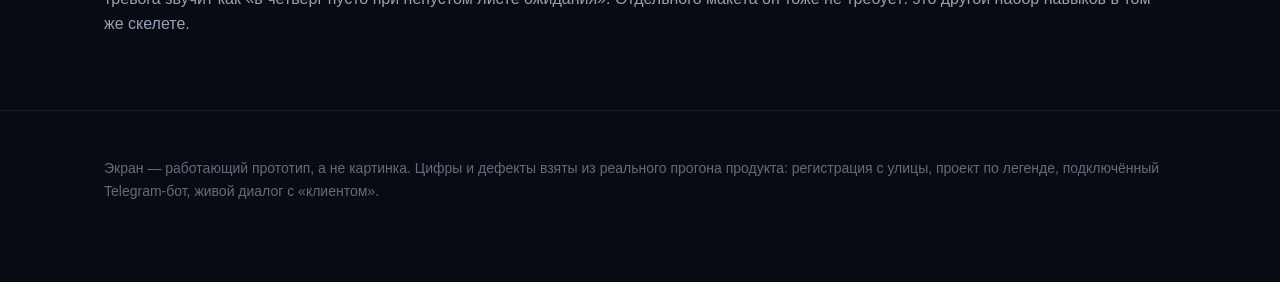
==== commit fc97793d: "Update index.html" ====
--- a/index.html
+++ b/index.html
@@ -189,7 +189,7 @@
   <a href="screen.html">Откройте его целиком →</a></p>
 
   <div class="box acc">
-    <h3>С чего начать, чтобы увидеть смысл за минуту</h3>
+    <h3>С чего начать</h3>
     <p>Нажмите <strong>«Разбудить шестерых»</strong> в правой плитке. Сейл напишет шестерым
     молчащим — каждому про то, где он остановился, — строки побегут в ленту, двое ответят,
     один попросит счёт, выручка вырастет на глазах, а плитка погаснет в ноль.
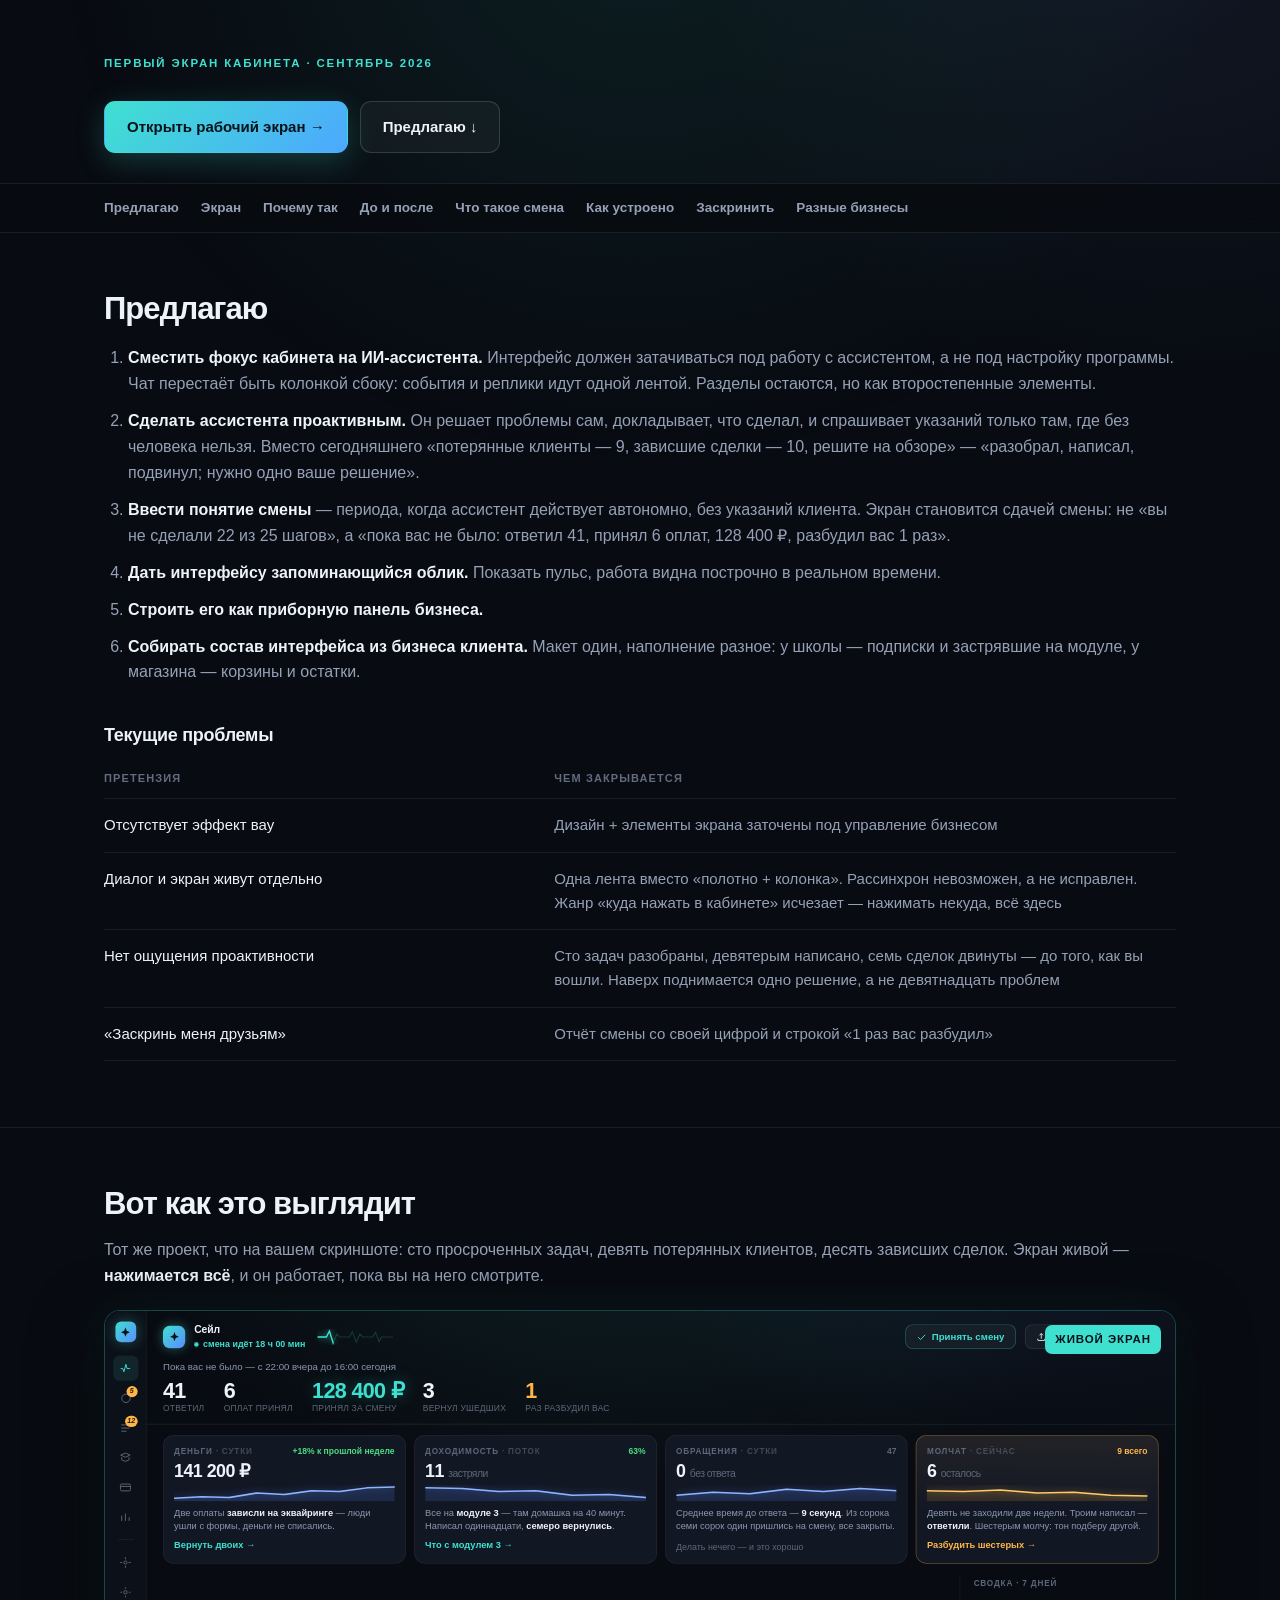
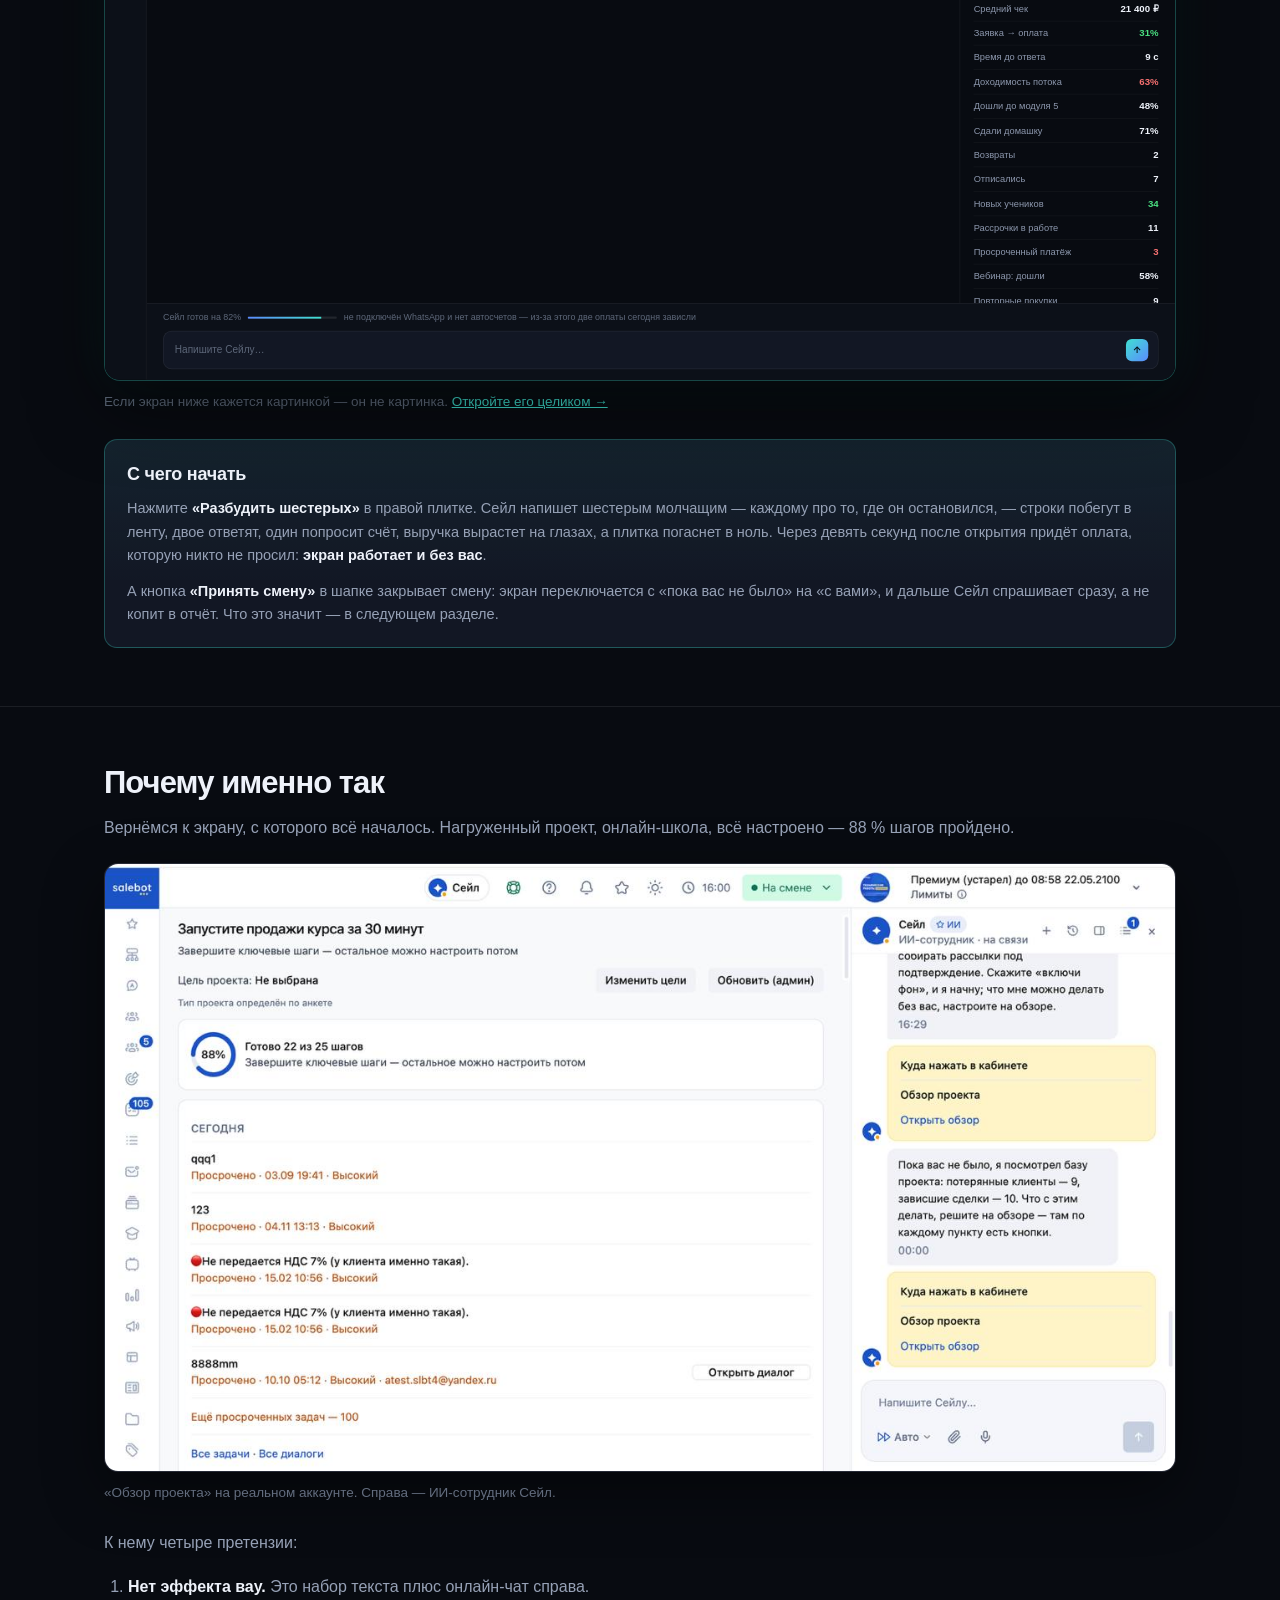
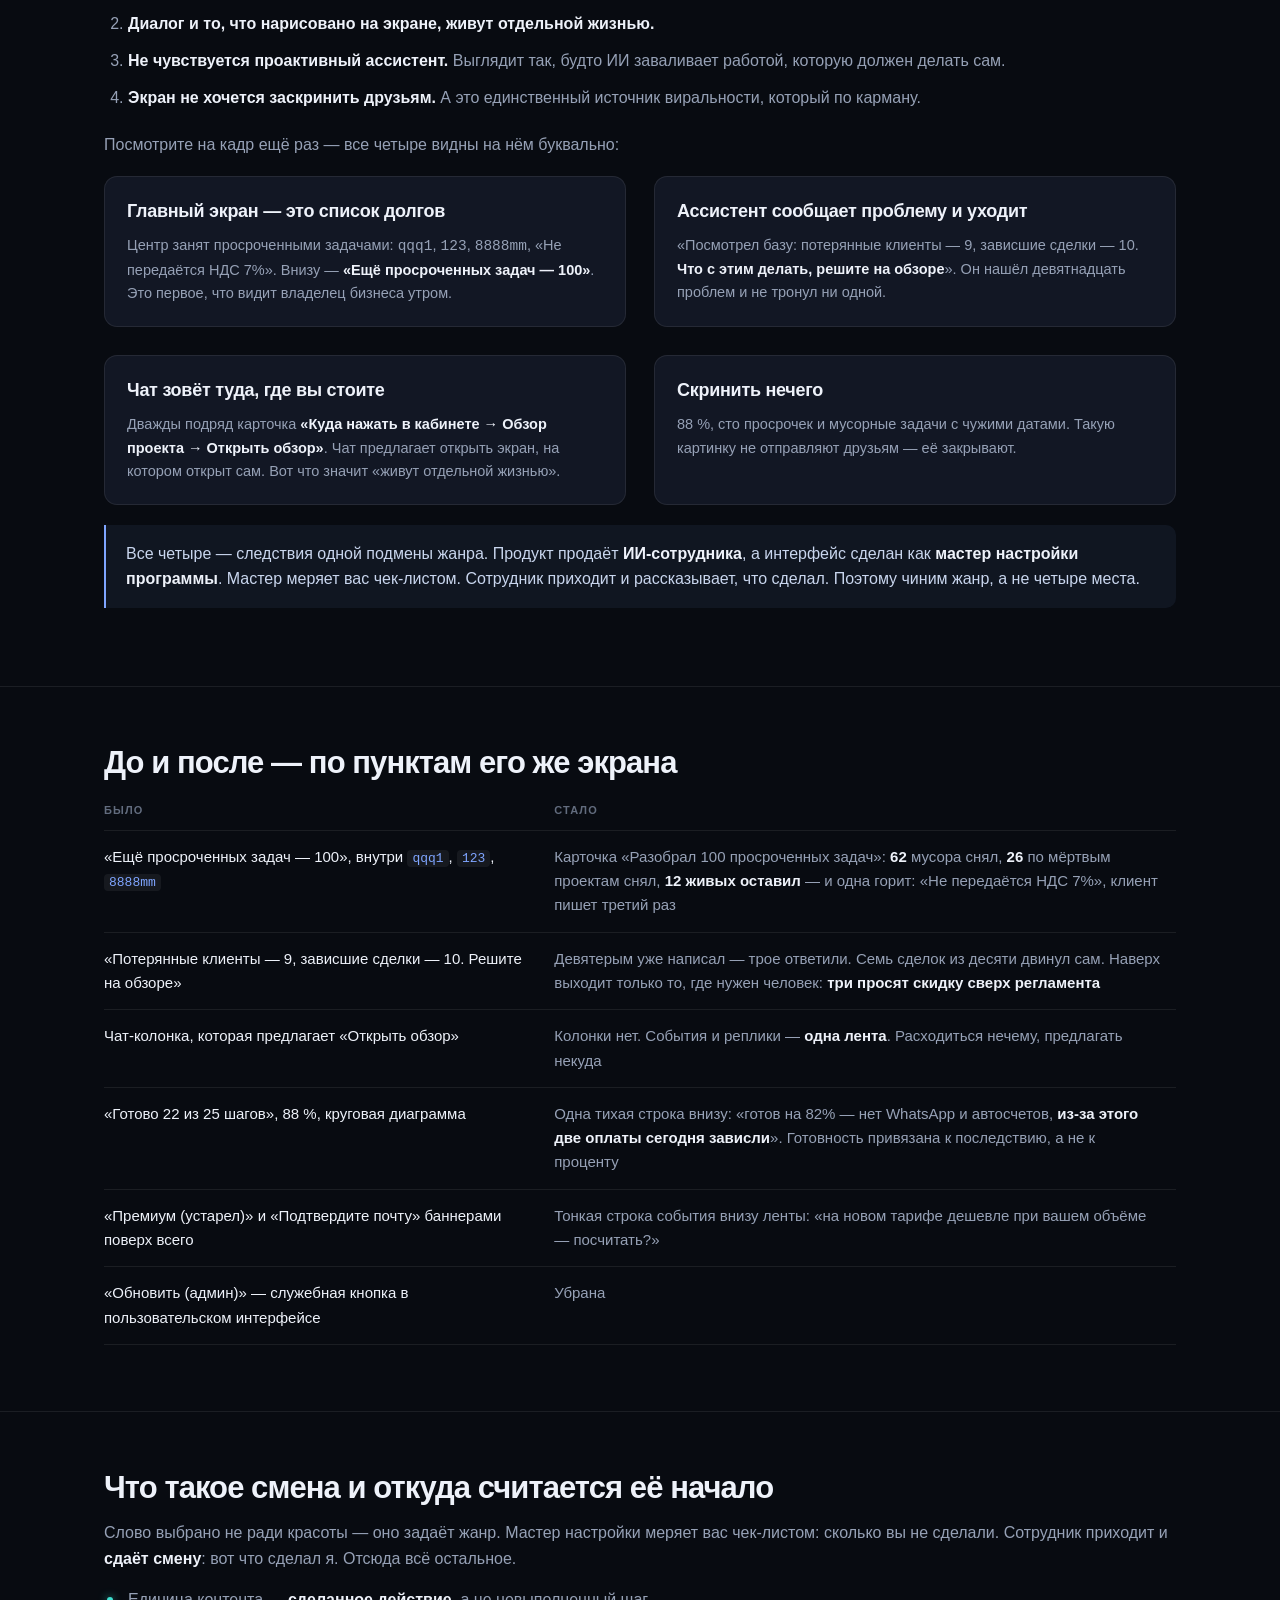
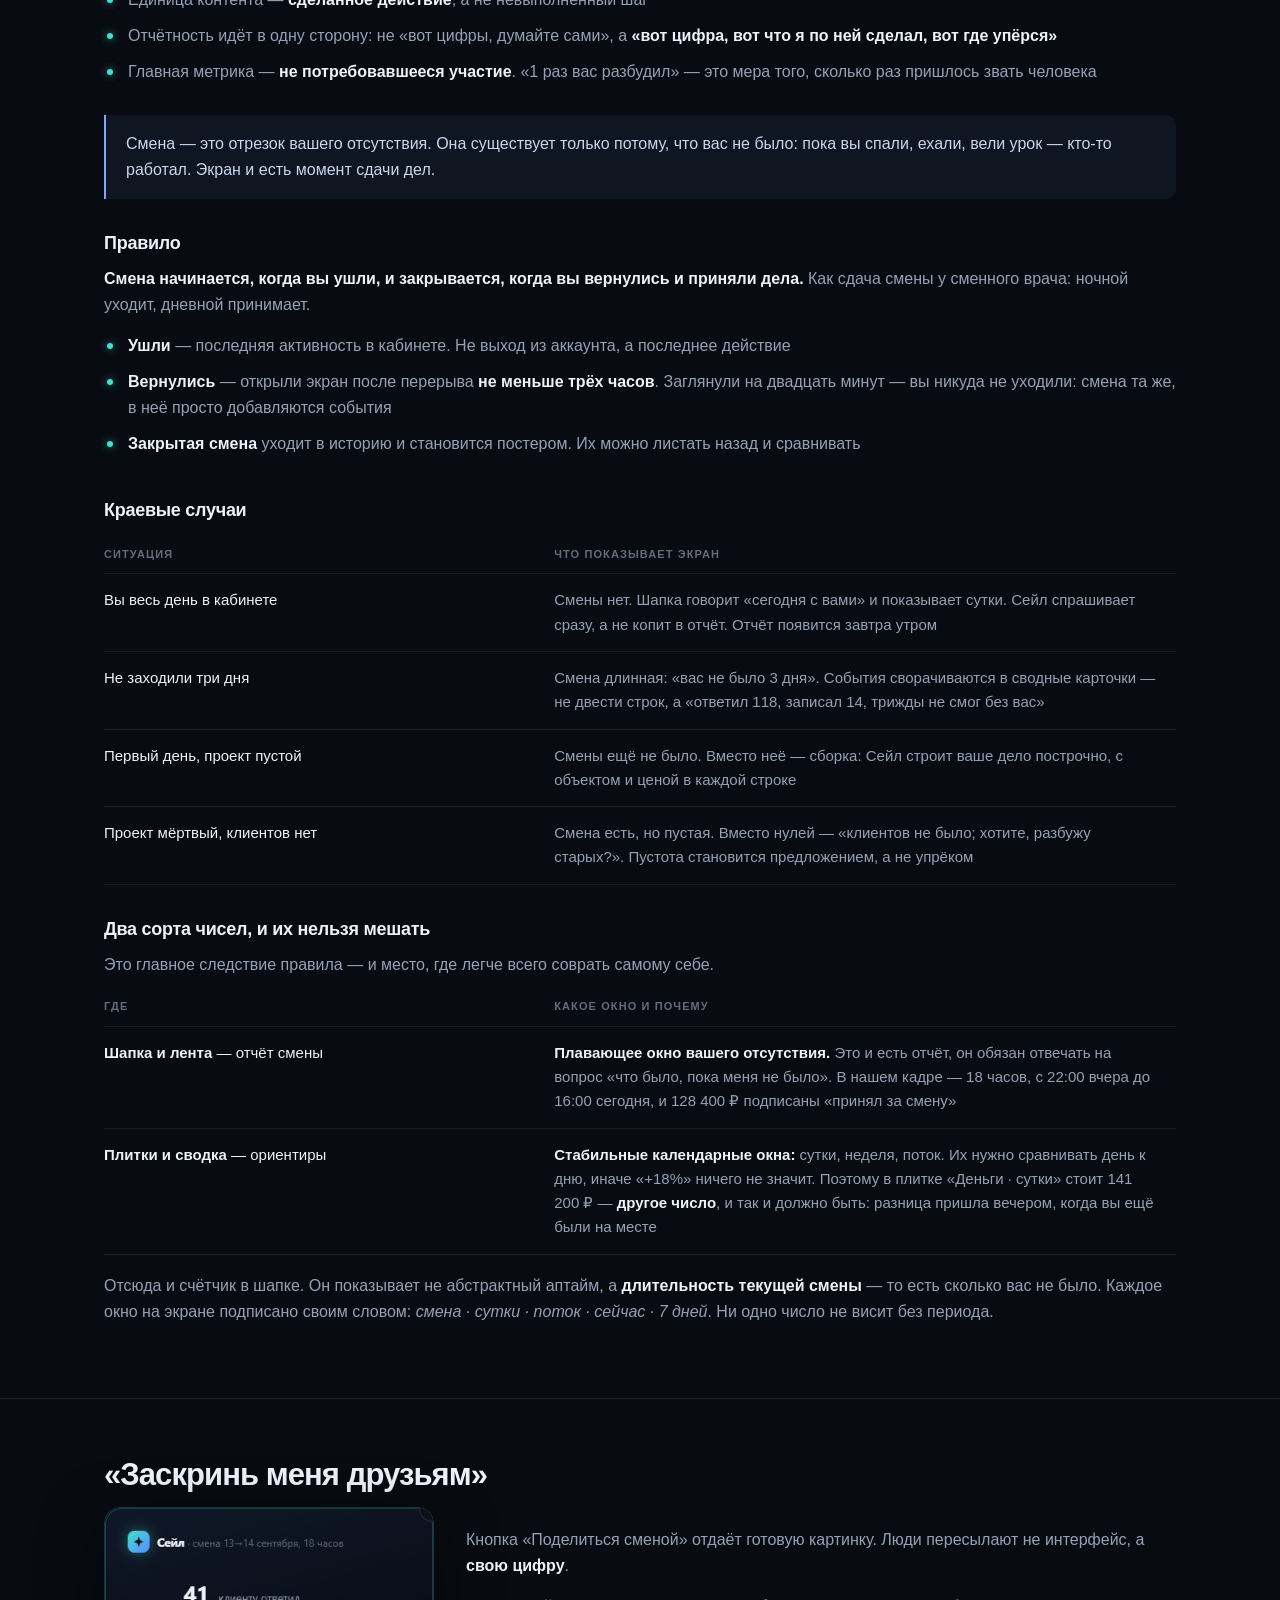
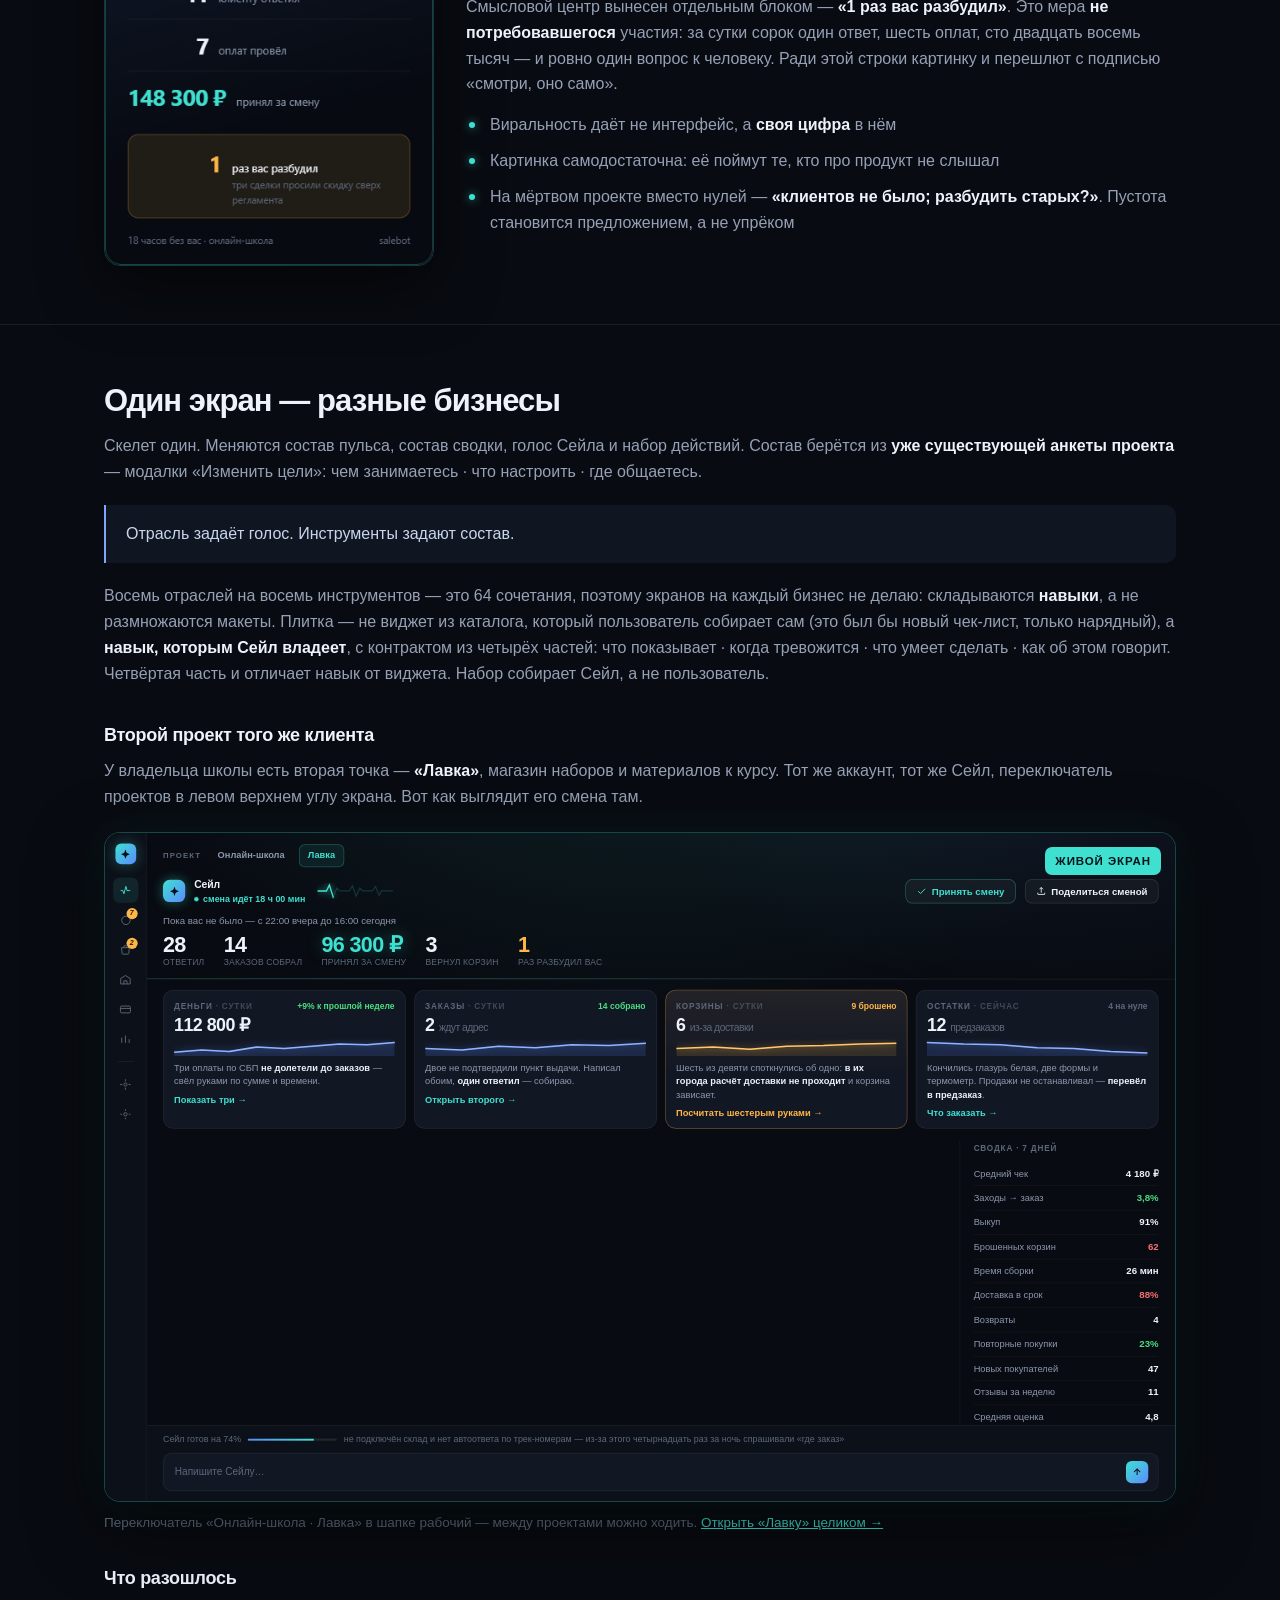
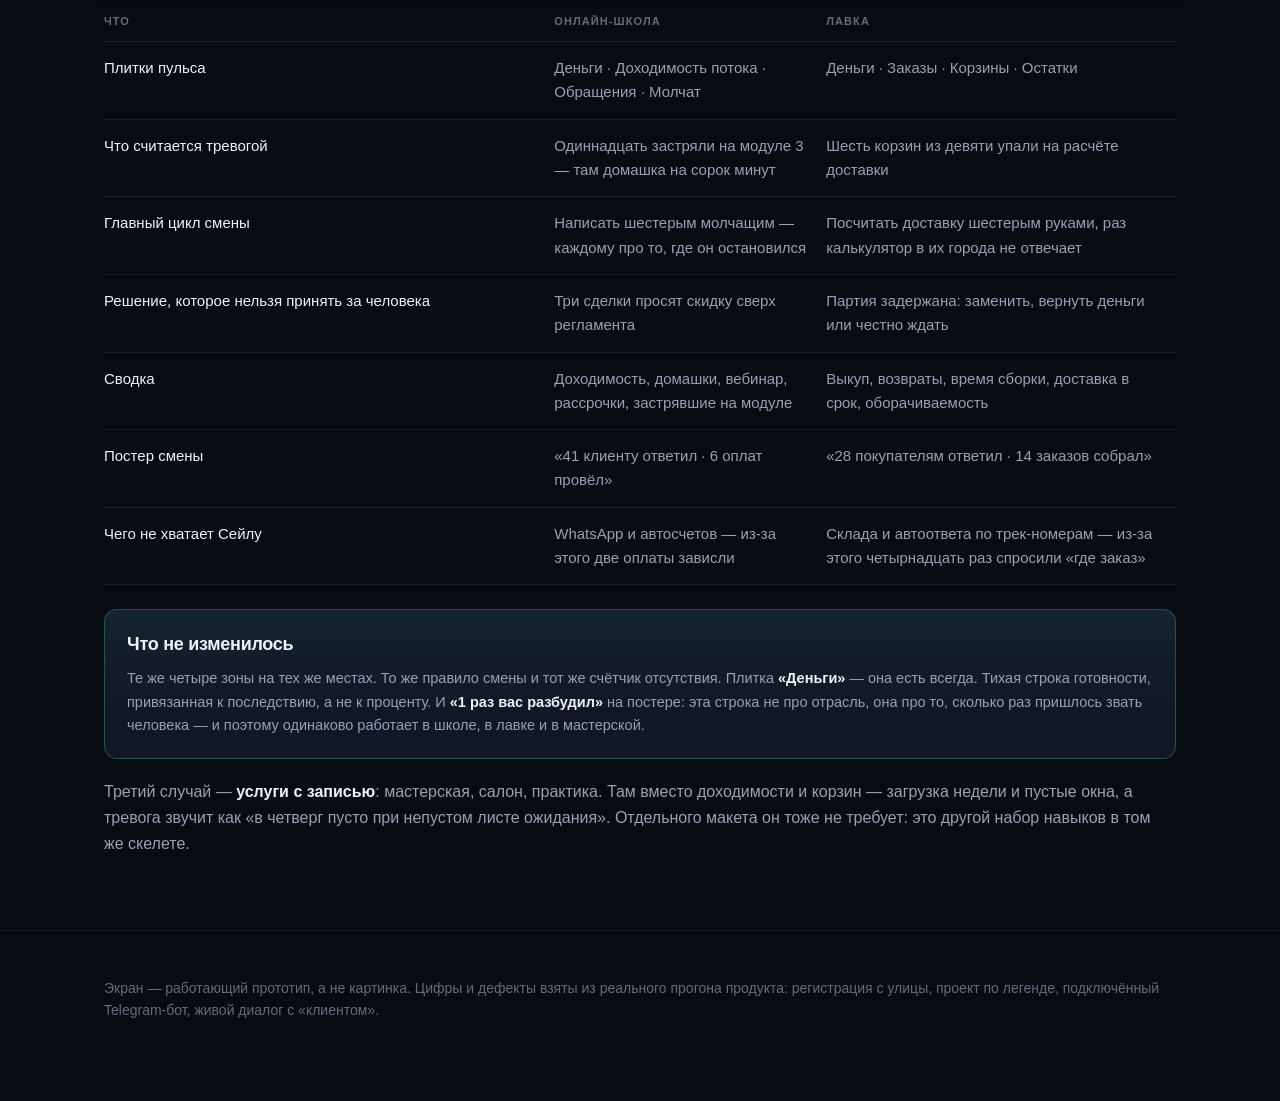
==== commit 175e01bd: "Update index.html" ====
--- a/index.html
+++ b/index.html
@@ -354,49 +354,6 @@
   Ни одно число не висит без периода.</p>
 </div></section>
 
-<section id="how"><div class="wrap">
-  <h2>Как это устроено</h2>
-  <div class="two">
-    <div>
-      <h3>Единица контента — сделанное действие</h3>
-      <p>Карточка отвечает по порядку: что произошло → что я из этого сделал → что нужно от вас.
-      Человек не работает, он утверждает или отменяет. Карточка «нужны вы» закреплена сверху —
-      новые события не могут её утопить.</p>
-
-      <h3 style="margin-top:26px">Бюджет внимания — одно решение в сутки</h3>
-      <p>Плотность наблюдения и плотность требований — разные вещи. На экране восемнадцать чисел
-      и <strong>одна</strong> просьба к человеку. В сводке это написано прямо:
-      «нагрузка на вас — 1 решение».</p>
-
-      <h3 style="margin-top:26px">Настройка приходит поводом</h3>
-      <p>Не списком из одиннадцати шагов, а тогда, когда упёрлись: «две оплаты зависли,
-      потому что нет автосчетов». Чек-лист исчезает вместе с процентами и замочками.</p>
-    </div>
-    <div>
-      <h3>Чат и полотно — один поток</h3>
-      <p>Пока чат остаётся колонкой, у него своя история и своё состояние, и рассинхрон
-      неизбежен. В одной ленте он становится <strong>невозможен технически</strong>,
-      а не «исправлен».</p>
-
-      <h3 style="margin-top:26px">Три уровня громкости</h3>
-      <p><strong>Пульс</strong> кричит — четыре плитки, у каждой действие.
-      <strong>Лента</strong> говорит — события дня, одна кнопка на карточку.
-      <strong>Сводка</strong> молчит — четырнадцать ориентиров, ни одной кнопки.
-      Громкость обратно пропорциональна количеству.</p>
-
-      <h3 style="margin-top:26px">Числа считает код, а не модель</h3>
-      <p>Счётчики и правила тревог — обычные запросы, мгновенные и одинаковые между заходами.
-      Модель вызывается <strong>по событию, а не по показу экрана</strong>: подняли флаг —
-      один раз сформулировала реплику, текст сохранился. Иначе экран стоил бы денег
-      на каждом открытии, а выручка бы «плавала».</p>
-    </div>
-  </div>
-
-  <blockquote>Вау здесь делает не оформление, а то, что машина работает при тебе:
-  пульс дышит, шов бежит, выручка тикает вверх сама, а строка «на смене 6 ч 12 мин»
-  сообщает, что он не ждал, пока его позовут.</blockquote>
-</div></section>
-
 <section id="viral"><div class="wrap">
   <h2>«Заскринь меня друзьям»</h2>
   <div class="posterrow">
